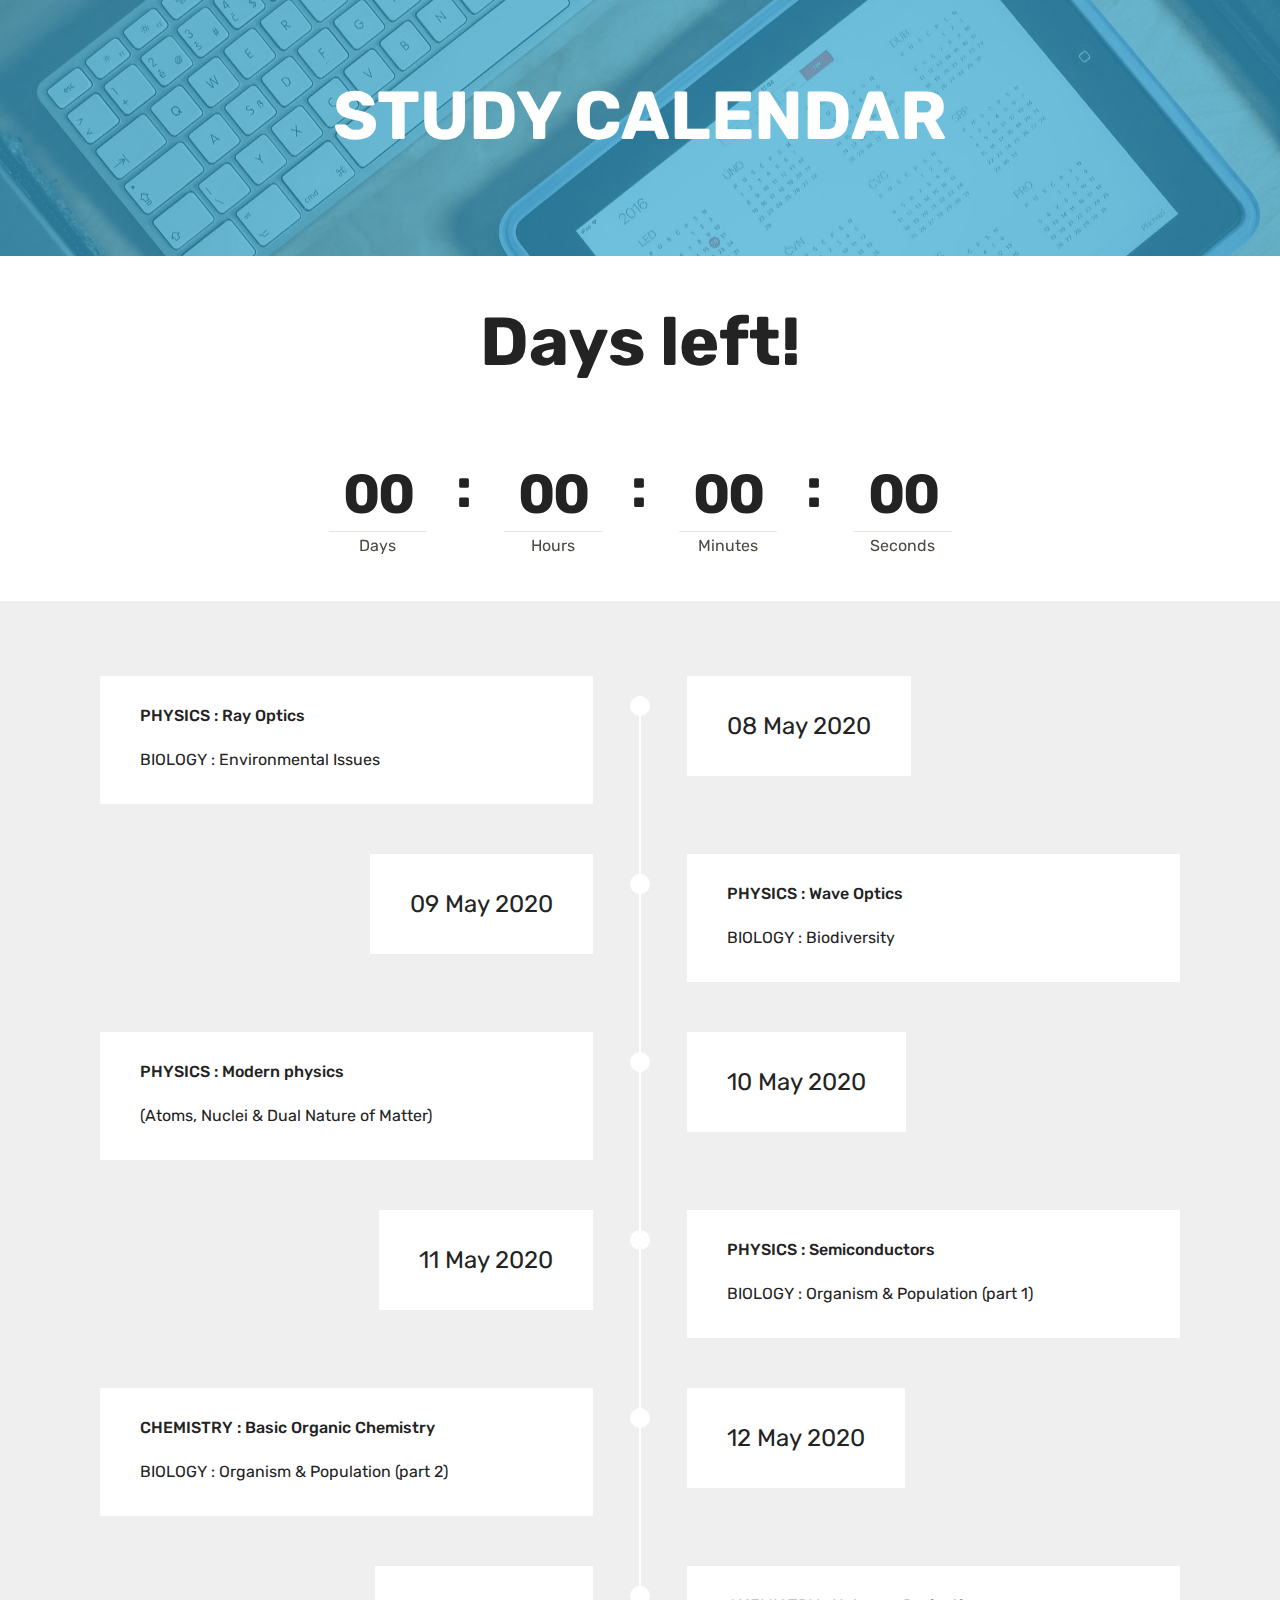
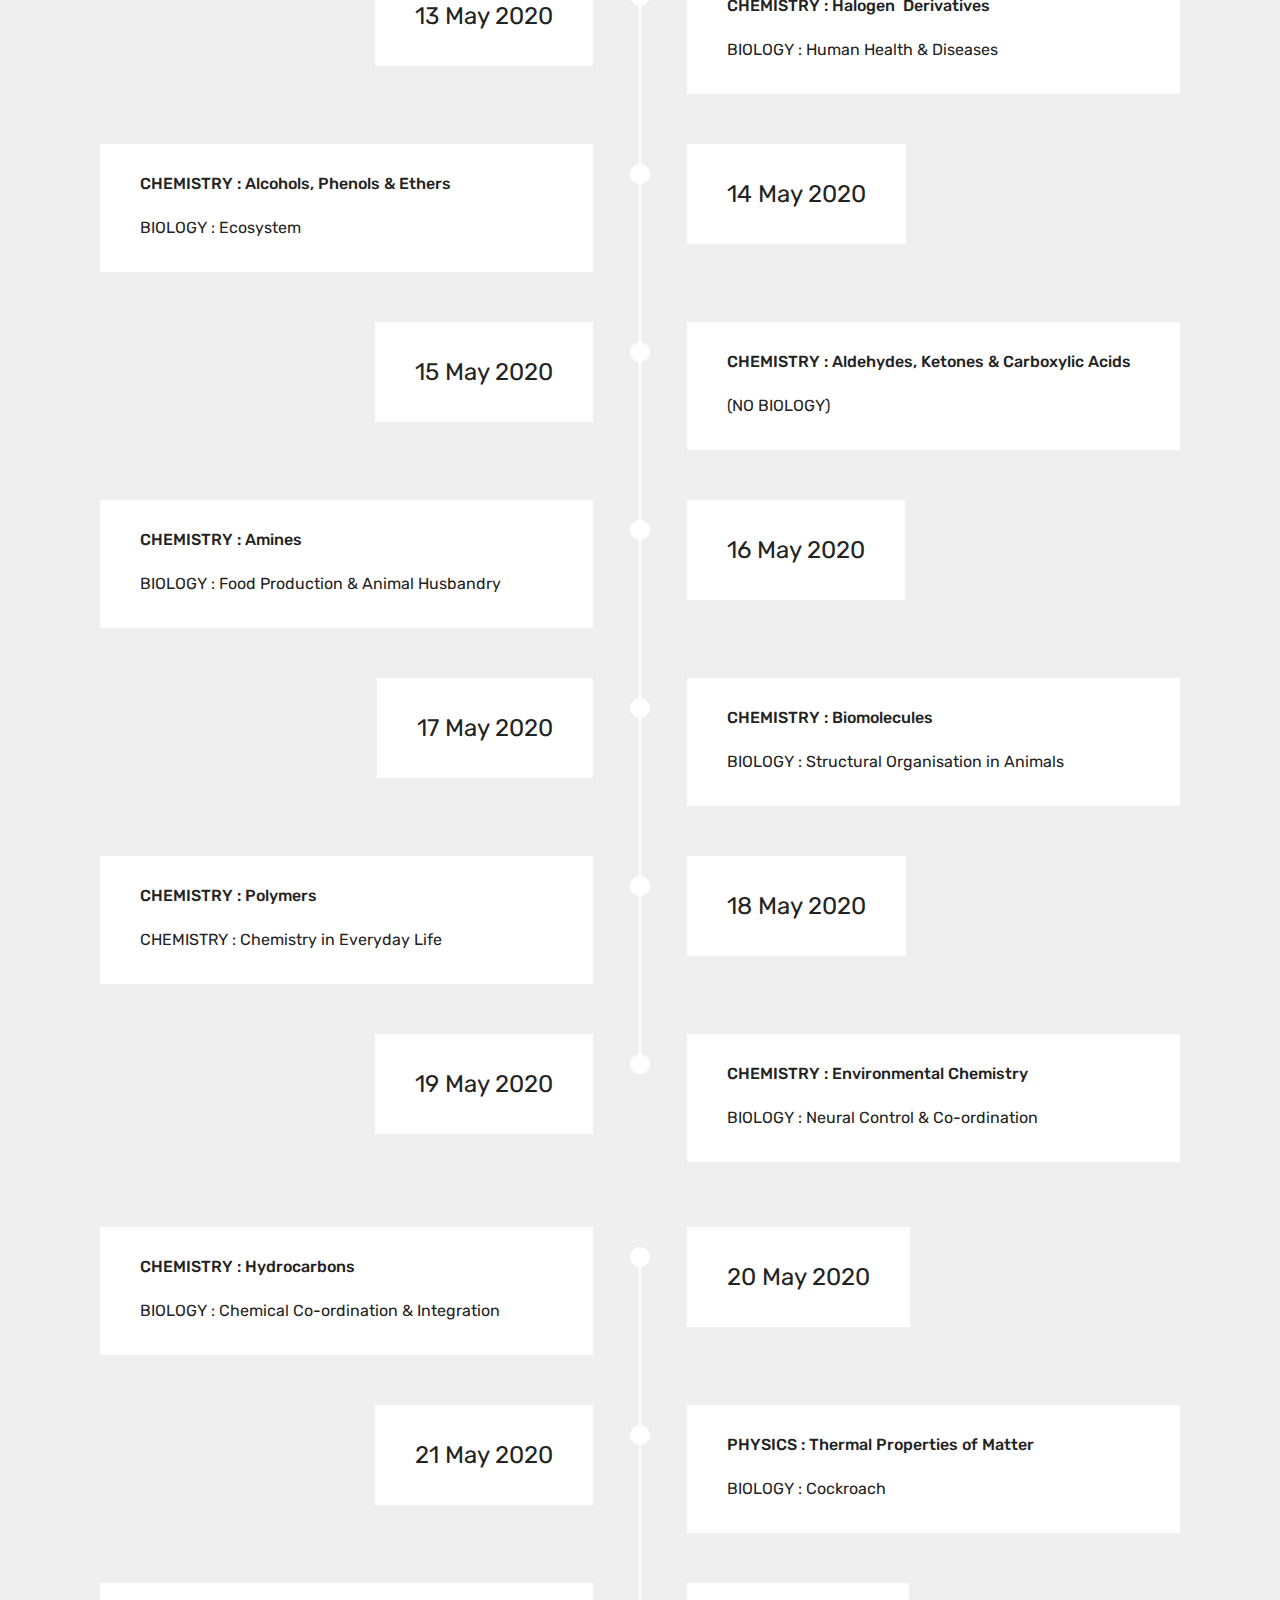
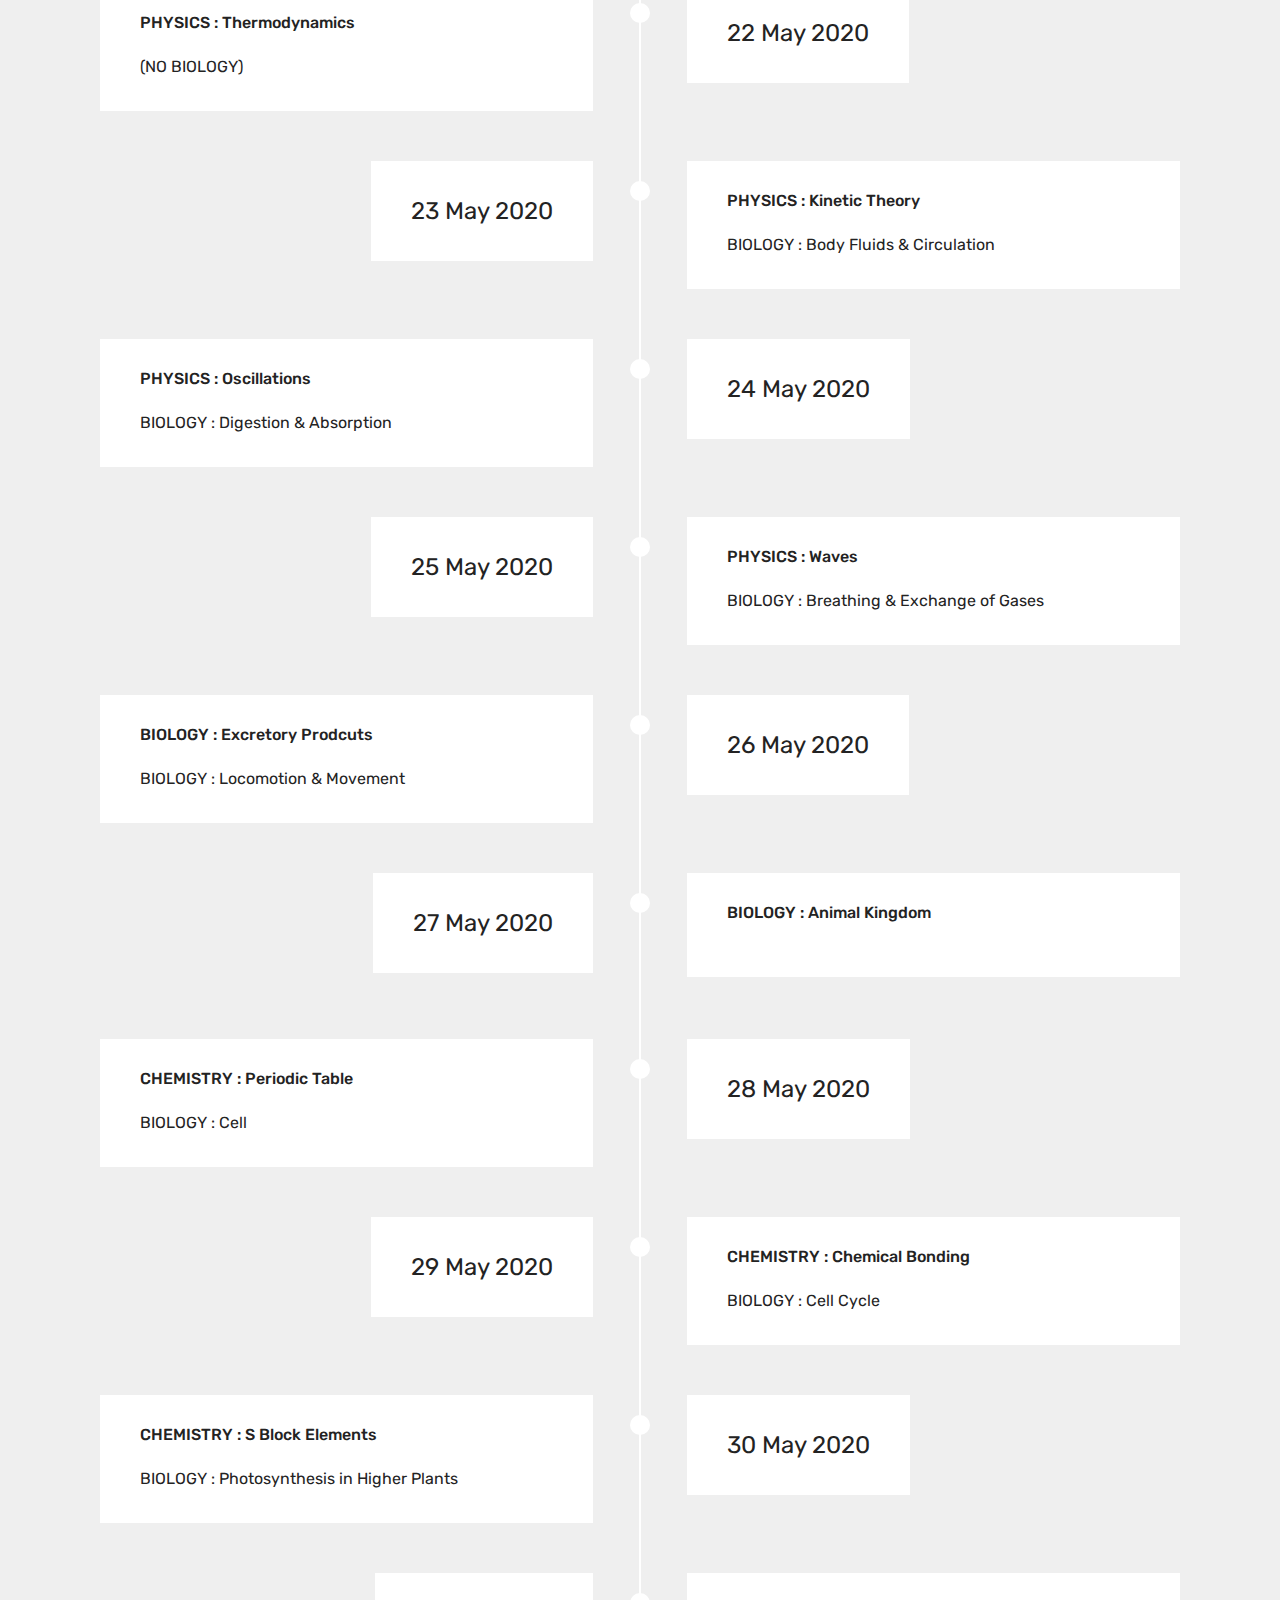
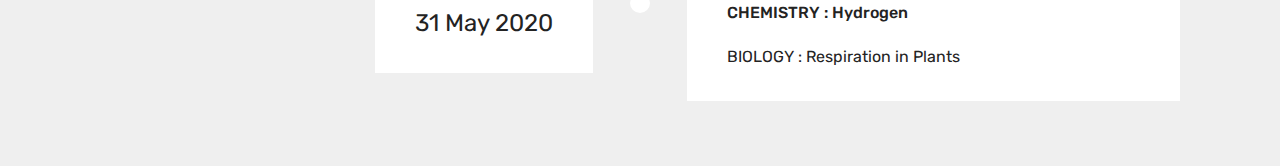
==== index.html @ d0232831 "create github pages" ====
<!DOCTYPE html>
<html  >
<head>
  <!-- Site made with Mobirise Website Builder v4.12.3, https://mobirise.com -->
  <meta charset="UTF-8">
  <meta http-equiv="X-UA-Compatible" content="IE=edge">
  <meta name="generator" content="Mobirise v4.12.3, mobirise.com">
  <meta name="viewport" content="width=device-width, initial-scale=1, minimum-scale=1">
  <link rel="shortcut icon" href="assets/images/logo4.png" type="image/x-icon">
  <meta name="description" content="">
  
  
  <title>Home</title>
  <link rel="stylesheet" href="assets/web/assets/mobirise-icons/mobirise-icons.css">
  <link rel="stylesheet" href="assets/bootstrap/css/bootstrap.min.css">
  <link rel="stylesheet" href="assets/bootstrap/css/bootstrap-grid.min.css">
  <link rel="stylesheet" href="assets/bootstrap/css/bootstrap-reboot.min.css">
  <link rel="stylesheet" href="assets/tether/tether.min.css">
  <link rel="stylesheet" href="assets/theme/css/style.css">
  <link rel="preload" as="style" href="assets/mobirise/css/mbr-additional.css"><link rel="stylesheet" href="assets/mobirise/css/mbr-additional.css" type="text/css">
  
  
  
</head>
<body>
  <section class="header1 cid-rYsV5Lfooy mbr-parallax-background" id="header1-a">

    

    <div class="mbr-overlay" style="opacity: 0.6; background-color: rgb(20, 157, 204);">
    </div>

    <div class="container">
        <div class="row justify-content-md-center">
            <div class="mbr-white col-md-10">
                <h1 class="mbr-section-title align-center mbr-bold pb-3 mbr-fonts-style display-1">
                    STUDY CALENDAR</h1>
                
                
                
            </div>
        </div>
    </div>

</section>

<section class="engine"><a href="https://mobirise.info/n">simple web templates</a></section><section class="countdown1 cid-rYpwsep37k" id="countdown1-2">
    
    
    
    <div class="container ">
        <h2 class="mbr-section-title pb-3 align-center mbr-fonts-style display-1"><strong>
            Days left!</strong></h2>
        
        
    </div>
    <div class="container countdown-cont align-center">
        <div class="daysCountdown col-xs-3 col-sm-3 col-md-3" title="Days"></div>
        <div class="hoursCountdown col-xs-3 col-sm-3 col-md-3" title="Hours"></div> 
        <div class="minutesCountdown col-xs-3 col-sm-3 col-md-3" title="Minutes"></div> 
        <div class="secondsCountdown col-xs-3 col-sm-3 col-md-3" title="Seconds"></div>
        <div class="countdown pt-5 mt-2" data-due-date="2020/06/27"> 
        </div>
    </div>
</section>

<section class="timeline1 cid-rYq1LC6jjS" id="timeline1-8">

    

    

    <div class="container align-center">
        
        

        <div class="container timelines-container" mbri-timelines="">
            <!--1-->
            <div class="row timeline-element reverse separline">
                 <div class="timeline-date-panel col-xs-12 col-md-6  align-left">         
                    <div class="time-line-date-content">
                        <p class="mbr-timeline-date mbr-fonts-style display-5">
                            08 May 2020</p>
                    </div>
                </div>
           <span class="iconBackground"></span>
            <div class="col-xs-12 col-md-6 align-right">
                <div class="timeline-text-content">
                    <h4 class="mbr-timeline-title pb-3 mbr-fonts-style display-7">PHYSICS : Ray Optics</h4>
                    <p class="mbr-timeline-text mbr-fonts-style display-7">
                        BIOLOGY : Environmental Issues</p>
                 </div>
            </div>
            </div>
            <!--2-->
            <div class="row timeline-element  separline">
                <div class="timeline-date-panel col-xs-12 col-md-6 align-right">
                    <div class="time-line-date-content">
                        <p class="mbr-timeline-date mbr-fonts-style display-5">
                            09 May 2020   </p>
                    </div>
                </div>
                <span class="iconBackground"></span>
                <div class="col-xs-12 col-md-6 align-left ">
                    <div class="timeline-text-content">
                        <h4 class="mbr-timeline-title pb-3 mbr-fonts-style display-7">PHYSICS : Wave Optics</h4>
                        <p class="mbr-timeline-text mbr-fonts-style display-7">
                            BIOLOGY : Biodiversity</p>
                    </div>
                </div>
            </div>
            <!--3-->
            <div class="row timeline-element reverse separline">
                <div class="timeline-date-panel col-xs-12 col-md-6  align-left">
                    <div class="time-line-date-content">
                        <p class="mbr-timeline-date mbr-fonts-style display-5">10 May 2020   </p>
                    </div>
                </div>
                <span class="iconBackground"></span>
                <div class="col-xs-12 col-md-6 align-right">
                    <div class="timeline-text-content">
                        <h4 class="mbr-timeline-title pb-3 mbr-fonts-style display-7">PHYSICS : Modern physics</h4>      
                        <p class="mbr-timeline-text mbr-fonts-style display-7">(Atoms, Nuclei &amp; Dual Nature of Matter)</p>
                    </div>
                </div>
            </div>
            <!--4-->
            <div class="row timeline-element  separline">
                <div class="timeline-date-panel col-xs-12 col-md-6 align-right">
                    <div class="time-line-date-content">
                        <p class="mbr-timeline-date mbr-fonts-style display-5">11 May 2020   </p>
                    </div>
                </div>
                <span class="iconBackground"></span>
                <div class="col-xs-12 col-md-6 align-left ">
                    <div class="timeline-text-content">
                        <h4 class="mbr-timeline-title pb-3 mbr-fonts-style display-7">PHYSICS : Semiconductors</h4>
                        <p class="mbr-timeline-text mbr-fonts-style display-7">
                            BIOLOGY : Organism &amp; Population (part 1)</p>
                    </div>
                </div>
            </div>
            <!--5-->
            <div class="row timeline-element reverse separline">
                <div class="timeline-date-panel col-xs-12 col-md-6  align-left">
                    <div class="time-line-date-content">
                        <p class="mbr-timeline-date mbr-fonts-style display-5">12 May 2020   </p>
                    </div>
                </div>
                <span class="iconBackground"></span>
                <div class="col-xs-12 col-md-6 align-right">
                    <div class="timeline-text-content">
                        <h4 class="mbr-timeline-title pb-3 mbr-fonts-style display-7">CHEMISTRY : Basic Organic Chemistry</h4>
                        <p class="mbr-timeline-text mbr-fonts-style display-7">
                            BIOLOGY : Organism &amp; Population (part 2)
                        </p>
                    </div>
                </div>
            </div>
            <!--6-->
            <div class="row timeline-element separline">
                <div class="timeline-date-panel col-xs-12 col-md-6 align-right">
                    <div class="time-line-date-content">
                       <p class="mbr-timeline-date mbr-fonts-style display-5">13 May 2020   </p>
                    </div>
                </div>
                <span class="iconBackground"></span>
                <div class="col-xs-12 col-md-6 align-left ">
                    <div class="timeline-text-content">
                        <h4 class="mbr-timeline-title pb-3 mbr-fonts-style display-7">CHEMISTRY : Halogen &nbsp;Derivatives</h4>
                        <p class="mbr-timeline-text mbr-fonts-style display-7">
                            BIOLOGY : Human Health &amp; Diseases</p>
                    </div>
                </div>
            </div>
            <!--7-->
            <div class="row timeline-element reverse separline">
                <div class="timeline-date-panel col-xs-12 col-md-6  align-left">
                    <div class="time-line-date-content">
                        <p class="mbr-timeline-date mbr-fonts-style display-5">14 May 2020   </p>
                    </div>
                </div>
                <span class="iconBackground"></span>
                <div class="col-xs-12 col-md-6 align-right">
                    <div class="timeline-text-content">
                        <h4 class="mbr-timeline-title pb-3 mbr-fonts-style display-7">CHEMISTRY : Alcohols, Phenols &amp; Ethers</h4>
                        <p class="mbr-timeline-text mbr-fonts-style display-7">BIOLOGY : Ecosystem</p>
                    </div>
                </div>
            </div>
            <!--8-->
            <div class="row timeline-element separline">
                <div class="timeline-date-panel col-xs-12 col-md-6 align-right">
                    <div class="time-line-date-content">
                        <p class="mbr-timeline-date mbr-fonts-style display-5">15 May 2020   </p>
                    </div>
                </div>
                <span class="iconBackground"></span>
                <div class="col-xs-12 col-md-6 align-left ">
                    <div class="timeline-text-content">
                        <h4 class="mbr-timeline-title pb-3 mbr-fonts-style display-7">CHEMISTRY : Aldehydes, Ketones &amp; Carboxylic Acids</h4>
                        <p class="mbr-timeline-text mbr-fonts-style display-7">(NO BIOLOGY)</p>
                    </div>
                </div>
            </div>
            <!--9-->
            <div class="row timeline-element reverse separline">
                <div class="timeline-date-panel col-xs-12 col-md-6  align-left">
                    <div class="time-line-date-content">
                        <p class="mbr-timeline-date mbr-fonts-style display-5">16 May 2020   </p>
                    </div>
                </div>
                <span class="iconBackground"></span>
                <div class="col-xs-12 col-md-6 align-right">
                    <div class="timeline-text-content">
                        <h4 class="mbr-timeline-title pb-3 mbr-fonts-style display-7">CHEMISTRY : Amines</h4>

                        <p class="mbr-timeline-text mbr-fonts-style display-7">
                            BIOLOGY : Food Production &amp; Animal Husbandry</p>
                    </div>
                </div>
            </div>
            <!--10-->
            <div class="row timeline-element separline">
                <div class="timeline-date-panel col-xs-12 col-md-6 align-right">
                    <div class="time-line-date-content">
                       <p class="mbr-timeline-date mbr-fonts-style display-5">17 May 2020   </p>
                    </div>
                </div>
                <span class="iconBackground"></span>
                <div class="col-xs-12 col-md-6 align-left ">
                    <div class="timeline-text-content">
                        <h4 class="mbr-timeline-title pb-3 mbr-fonts-style display-7">CHEMISTRY : Biomolecules</h4> 
                        <p class="mbr-timeline-text mbr-fonts-style display-7">
                            BIOLOGY : Structural Organisation in Animals</p>
                    </div>
                </div>
            </div>
            <!--11-->
            <div class="row timeline-element reverse separline">
                <div class="timeline-date-panel col-xs-12 col-md-6  align-left">
                    <div class="time-line-date-content">
                       <p class="mbr-timeline-date mbr-fonts-style display-5">18 May 2020   
                        </p>
                    </div>
                </div>
                <span class="iconBackground"></span>
                <div class="col-xs-12 col-md-6 align-right">
                    <div class="timeline-text-content">
                        <h4 class="mbr-timeline-title pb-3 mbr-fonts-style display-7">CHEMISTRY : Polymers<br></h4>
                        <p class="mbr-timeline-text mbr-fonts-style display-7">CHEMISTRY : Chemistry in Everyday Life</p>
                    </div>
                </div>
            </div>
            <!--12-->
            <div class="row timeline-element">
                <div class="timeline-date-panel col-xs-12 col-md-6 align-right">
                    <div class="time-line-date-content">
                        <p class="mbr-timeline-date mbr-fonts-style display-5">19 May 2020   </p>
                    </div>
                </div>
                <span class="iconBackground"></span>
                <div class="col-xs-12 col-md-6 align-left ">
                    <div class="timeline-text-content">
                        <h4 class="mbr-timeline-title pb-3 mbr-fonts-style display-7">CHEMISTRY : Environmental Chemistry</h4>
                        <p class="mbr-timeline-text mbr-fonts-style display-7">
                            BIOLOGY : Neural Control &amp; Co-ordination</p>
                    </div>
                </div>
            </div>
        </div>
    </div>
</section>

<section class="timeline1 cid-rYq3fp7ttz" id="timeline1-9">

    

    

    <div class="container align-center">
        
        

        <div class="container timelines-container" mbri-timelines="">
            <!--1-->
            <div class="row timeline-element reverse separline">
                 <div class="timeline-date-panel col-xs-12 col-md-6  align-left">         
                    <div class="time-line-date-content">
                        <p class="mbr-timeline-date mbr-fonts-style display-5">20 May 2020</p>
                    </div>
                </div>
           <span class="iconBackground"></span>
            <div class="col-xs-12 col-md-6 align-right">
                <div class="timeline-text-content">
                    <h4 class="mbr-timeline-title pb-3 mbr-fonts-style display-7">CHEMISTRY : Hydrocarbons</h4>
                    <p class="mbr-timeline-text mbr-fonts-style display-7">
                        BIOLOGY : Chemical Co-ordination &amp; Integration</p>
                 </div>
            </div>
            </div>
            <!--2-->
            <div class="row timeline-element  separline">
                <div class="timeline-date-panel col-xs-12 col-md-6 align-right">
                    <div class="time-line-date-content">
                        <p class="mbr-timeline-date mbr-fonts-style display-5">21 May 2020   </p>
                    </div>
                </div>
                <span class="iconBackground"></span>
                <div class="col-xs-12 col-md-6 align-left ">
                    <div class="timeline-text-content">
                        <h4 class="mbr-timeline-title pb-3 mbr-fonts-style display-7">PHYSICS : Thermal Properties of Matter</h4>
                        <p class="mbr-timeline-text mbr-fonts-style display-7">
                            BIOLOGY :&nbsp;Cockroach </p>
                    </div>
                </div>
            </div>
            <!--3-->
            <div class="row timeline-element reverse separline">
                <div class="timeline-date-panel col-xs-12 col-md-6  align-left">
                    <div class="time-line-date-content">
                        <p class="mbr-timeline-date mbr-fonts-style display-5">22 May 2020   </p>
                    </div>
                </div>
                <span class="iconBackground"></span>
                <div class="col-xs-12 col-md-6 align-right">
                    <div class="timeline-text-content">
                        <h4 class="mbr-timeline-title pb-3 mbr-fonts-style display-7">PHYSICS : Thermodynamics</h4>      
                        <p class="mbr-timeline-text mbr-fonts-style display-7">
                            (NO BIOLOGY)</p>
                    </div>
                </div>
            </div>
            <!--4-->
            <div class="row timeline-element  separline">
                <div class="timeline-date-panel col-xs-12 col-md-6 align-right">
                    <div class="time-line-date-content">
                        <p class="mbr-timeline-date mbr-fonts-style display-5">23 May 2020   </p>
                    </div>
                </div>
                <span class="iconBackground"></span>
                <div class="col-xs-12 col-md-6 align-left ">
                    <div class="timeline-text-content">
                        <h4 class="mbr-timeline-title pb-3 mbr-fonts-style display-7">PHYSICS : Kinetic Theory</h4>
                        <p class="mbr-timeline-text mbr-fonts-style display-7">
                            BIOLOGY : Body Fluids &amp; Circulation</p>
                    </div>
                </div>
            </div>
            <!--5-->
            <div class="row timeline-element reverse separline">
                <div class="timeline-date-panel col-xs-12 col-md-6  align-left">
                    <div class="time-line-date-content">
                        <p class="mbr-timeline-date mbr-fonts-style display-5">24 May 2020   </p>
                    </div>
                </div>
                <span class="iconBackground"></span>
                <div class="col-xs-12 col-md-6 align-right">
                    <div class="timeline-text-content">
                        <h4 class="mbr-timeline-title pb-3 mbr-fonts-style display-7">PHYSICS : Oscillations</h4>
                        <p class="mbr-timeline-text mbr-fonts-style display-7">
                            BIOLOGY : Digestion &amp; Absorption
                        </p>
                    </div>
                </div>
            </div>
            <!--6-->
            <div class="row timeline-element separline">
                <div class="timeline-date-panel col-xs-12 col-md-6 align-right">
                    <div class="time-line-date-content">
                       <p class="mbr-timeline-date mbr-fonts-style display-5">25 May 2020   </p>
                    </div>
                </div>
                <span class="iconBackground"></span>
                <div class="col-xs-12 col-md-6 align-left ">
                    <div class="timeline-text-content">
                        <h4 class="mbr-timeline-title pb-3 mbr-fonts-style display-7">PHYSICS : Waves</h4>
                        <p class="mbr-timeline-text mbr-fonts-style display-7">
                            BIOLOGY : Breathing &amp; Exchange of Gases
                        </p>
                    </div>
                </div>
            </div>
            <!--7-->
            <div class="row timeline-element reverse separline">
                <div class="timeline-date-panel col-xs-12 col-md-6  align-left">
                    <div class="time-line-date-content">
                        <p class="mbr-timeline-date mbr-fonts-style display-5">26 May 2020   </p>
                    </div>
                </div>
                <span class="iconBackground"></span>
                <div class="col-xs-12 col-md-6 align-right">
                    <div class="timeline-text-content">
                        <h4 class="mbr-timeline-title pb-3 mbr-fonts-style display-7">BIOLOGY : Excretory Prodcuts</h4>
                        <p class="mbr-timeline-text mbr-fonts-style display-7">
                            BIOLOGY : Locomotion &amp; Movement</p>
                    </div>
                </div>
            </div>
            <!--8-->
            <div class="row timeline-element separline">
                <div class="timeline-date-panel col-xs-12 col-md-6 align-right">
                    <div class="time-line-date-content">
                        <p class="mbr-timeline-date mbr-fonts-style display-5">27 May 2020   </p>
                    </div>
                </div>
                <span class="iconBackground"></span>
                <div class="col-xs-12 col-md-6 align-left ">
                    <div class="timeline-text-content">
                        <h4 class="mbr-timeline-title pb-3 mbr-fonts-style display-7">BIOLOGY : Animal Kingdom</h4>
                        <p class="mbr-timeline-text mbr-fonts-style display-7"></p>
                    </div>
                </div>
            </div>
            <!--9-->
            <div class="row timeline-element reverse separline">
                <div class="timeline-date-panel col-xs-12 col-md-6  align-left">
                    <div class="time-line-date-content">
                        <p class="mbr-timeline-date mbr-fonts-style display-5">28 May 2020   </p>
                    </div>
                </div>
                <span class="iconBackground"></span>
                <div class="col-xs-12 col-md-6 align-right">
                    <div class="timeline-text-content">
                        <h4 class="mbr-timeline-title pb-3 mbr-fonts-style display-7">CHEMISTRY : Periodic Table</h4>

                        <p class="mbr-timeline-text mbr-fonts-style display-7">
                            BIOLOGY : Cell</p>
                    </div>
                </div>
            </div>
            <!--10-->
            <div class="row timeline-element separline">
                <div class="timeline-date-panel col-xs-12 col-md-6 align-right">
                    <div class="time-line-date-content">
                       <p class="mbr-timeline-date mbr-fonts-style display-5">29 May 2020   </p>
                    </div>
                </div>
                <span class="iconBackground"></span>
                <div class="col-xs-12 col-md-6 align-left ">
                    <div class="timeline-text-content">
                        <h4 class="mbr-timeline-title pb-3 mbr-fonts-style display-7">CHEMISTRY : Chemical Bonding</h4> 
                        <p class="mbr-timeline-text mbr-fonts-style display-7">
                            BIOLOGY : Cell Cycle</p>
                    </div>
                </div>
            </div>
            <!--11-->
            <div class="row timeline-element reverse separline">
                <div class="timeline-date-panel col-xs-12 col-md-6  align-left">
                    <div class="time-line-date-content">
                       <p class="mbr-timeline-date mbr-fonts-style display-5">30 May 2020   
                        </p>
                    </div>
                </div>
                <span class="iconBackground"></span>
                <div class="col-xs-12 col-md-6 align-right">
                    <div class="timeline-text-content">
                        <h4 class="mbr-timeline-title pb-3 mbr-fonts-style display-7">CHEMISTRY : S Block Elements</h4>
                        <p class="mbr-timeline-text mbr-fonts-style display-7">
                            BIOLOGY : Photosynthesis in Higher Plants</p>
                    </div>
                </div>
            </div>
            <!--12-->
            <div class="row timeline-element">
                <div class="timeline-date-panel col-xs-12 col-md-6 align-right">
                    <div class="time-line-date-content">
                        <p class="mbr-timeline-date mbr-fonts-style display-5">31 May 2020   </p>
                    </div>
                </div>
                <span class="iconBackground"></span>
                <div class="col-xs-12 col-md-6 align-left ">
                    <div class="timeline-text-content">
                        <h4 class="mbr-timeline-title pb-3 mbr-fonts-style display-7">CHEMISTRY : Hydrogen</h4>
                        <p class="mbr-timeline-text mbr-fonts-style display-7">
                            BIOLOGY : Respiration in Plants</p>
                    </div>
                </div>
            </div>
        </div>
    </div>
</section>


  <script src="assets/web/assets/jquery/jquery.min.js"></script>
  <script src="assets/popper/popper.min.js"></script>
  <script src="assets/bootstrap/js/bootstrap.min.js"></script>
  <script src="assets/tether/tether.min.js"></script>
  <script src="assets/smoothscroll/smooth-scroll.js"></script>
  <script src="assets/parallax/jarallax.min.js"></script>
  <script src="assets/countdown/jquery.countdown.min.js"></script>
  <script src="assets/theme/js/script.js"></script>
  
  
</body>
</html>
---- assets/web/assets/mobirise-icons/mobirise-icons.css ----
@font-face {
  font-family: 'MobiriseIcons';
  src:  url('mobirise-icons.eot?spat4u');
  src:  url('mobirise-icons.eot?spat4u#iefix') format('embedded-opentype'),
    url('mobirise-icons.ttf?spat4u') format('truetype'),
    url('mobirise-icons.woff?spat4u') format('woff'),
    url('mobirise-icons.svg?spat4u#MobiriseIcons') format('svg');
  font-weight: normal;
  font-style: normal;
  font-display: swap;
}

[class^="mbri-"], [class*=" mbri-"] {
  /* use !important to prevent issues with browser extensions that change fonts */
  font-family: MobiriseIcons !important;
  speak: none;
  font-style: normal;
  font-weight: normal;
  font-variant: normal;
  text-transform: none;
  line-height: 1;

  /* Better Font Rendering =========== */
  -webkit-font-smoothing: antialiased;
  -moz-osx-font-smoothing: grayscale;
}

.mbri-add-submenu:before {
  content: "\e900";
}
.mbri-alert:before {
  content: "\e901";
}
.mbri-align-center:before {
  content: "\e902";
}
.mbri-align-justify:before {
  content: "\e903";
}
.mbri-align-left:before {
  content: "\e904";
}
.mbri-align-right:before {
  content: "\e905";
}
.mbri-android:before {
  content: "\e906";
}
.mbri-apple:before {
  content: "\e907";
}
.mbri-arrow-down:before {
  content: "\e908";
}
.mbri-arrow-next:before {
  content: "\e909";
}
.mbri-arrow-prev:before {
  content: "\e90a";
}
.mbri-arrow-up:before {
  content: "\e90b";
}
.mbri-bold:before {
  content: "\e90c";
}
.mbri-bookmark:before {
  content: "\e90d";
}
.mbri-bootstrap:before {
  content: "\e90e";
}
.mbri-briefcase:before {
  content: "\e90f";
}
.mbri-browse:before {
  content: "\e910";
}
.mbri-bulleted-list:before {
  content: "\e911";
}
.mbri-calendar:before {
  content: "\e912";
}
.mbri-camera:before {
  content: "\e913";
}
.mbri-cart-add:before {
  content: "\e914";
}
.mbri-cart-full:before {
  content: "\e915";
}
.mbri-cash:before {
  content: "\e916";
}
.mbri-change-style:before {
  content: "\e917";
}
.mbri-chat:before {
  content: "\e918";
}
.mbri-clock:before {
  content: "\e919";
}
.mbri-close:before {
  content: "\e91a";
}
.mbri-cloud:before {
  content: "\e91b";
}
.mbri-code:before {
  content: "\e91c";
}
.mbri-contact-form:before {
  content: "\e91d";
}
.mbri-credit-card:before {
  content: "\e91e";
}
.mbri-cursor-click:before {
  content: "\e91f";
}
.mbri-cust-feedback:before {
  content: "\e920";
}
.mbri-database:before {
  content: "\e921";
}
.mbri-delivery:before {
  content: "\e922";
}
.mbri-desktop:before {
  content: "\e923";
}
.mbri-devices:before {
  content: "\e924";
}
.mbri-down:before {
  content: "\e925";
}
.mbri-download:before {
  content: "\e989";
}
.mbri-drag-n-drop:before {
  content: "\e927";
}
.mbri-drag-n-drop2:before {
  content: "\e928";
}
.mbri-edit:before {
  content: "\e929";
}
.mbri-edit2:before {
  content: "\e92a";
}
.mbri-error:before {
  content: "\e92b";
}
.mbri-extension:before {
  content: "\e92c";
}
.mbri-features:before {
  content: "\e92d";
}
.mbri-file:before {
  content: "\e92e";
}
.mbri-flag:before {
  content: "\e92f";
}
.mbri-folder:before {
  content: "\e930";
}
.mbri-gift:before {
  content: "\e931";
}
.mbri-github:before {
  content: "\e932";
}
.mbri-globe:before {
  content: "\e933";
}
.mbri-globe-2:before {
  content: "\e934";
}
.mbri-growing-chart:before {
  content: "\e935";
}
.mbri-hearth:before {
  content: "\e936";
}
.mbri-help:before {
  content: "\e937";
}
.mbri-home:before {
  content: "\e938";
}
.mbri-hot-cup:before {
  content: "\e939";
}
.mbri-idea:before {
  content: "\e93a";
}
.mbri-image-gallery:before {
  content: "\e93b";
}
.mbri-image-slider:before {
  content: "\e93c";
}
.mbri-info:before {
  content: "\e93d";
}
.mbri-italic:before {
  content: "\e93e";
}
.mbri-key:before {
  content: "\e93f";
}
.mbri-laptop:before {
  content: "\e940";
}
.mbri-layers:before {
  content: "\e941";
}
.mbri-left-right:before {
  content: "\e942";
}
.mbri-left:before {
  content: "\e943";
}
.mbri-letter:before {
  content: "\e944";
}
.mbri-like:before {
  content: "\e945";
}
.mbri-link:before {
  content: "\e946";
}
.mbri-lock:before {
  content: "\e947";
}
.mbri-login:before {
  content: "\e948";
}
.mbri-logout:before {
  content: "\e949";
}
.mbri-magic-stick:before {
  content: "\e94a";
}
.mbri-map-pin:before {
  content: "\e94b";
}
.mbri-menu:before {
  content: "\e94c";
}
.mbri-mobile:before {
  content: "\e94d";
}
.mbri-mobile2:before {
  content: "\e94e";
}
.mbri-mobirise:before {
  content: "\e94f";
}
.mbri-more-horizontal:before {
  content: "\e950";
}
.mbri-more-vertical:before {
  content: "\e951";
}
.mbri-music:before {
  content: "\e952";
}
.mbri-new-file:before {
  content: "\e953";
}
.mbri-numbered-list:before {
  content: "\e954";
}
.mbri-opened-folder:before {
  content: "\e955";
}
.mbri-pages:before {
  content: "\e956";
}
.mbri-paper-plane:before {
  content: "\e957";
}
.mbri-paperclip:before {
  content: "\e958";
}
.mbri-photo:before {
  content: "\e959";
}
.mbri-photos:before {
  content: "\e95a";
}
.mbri-pin:before {
  content: "\e95b";
}
.mbri-play:before {
  content: "\e95c";
}
.mbri-plus:before {
  content: "\e95d";
}
.mbri-preview:before {
  content: "\e95e";
}
.mbri-print:before {
  content: "\e95f";
}
.mbri-protect:before {
  content: "\e960";
}
.mbri-question:before {
  content: "\e961";
}
.mbri-quote-left:before {
  content: "\e962";
}
.mbri-quote-right:before {
  content: "\e963";
}
.mbri-refresh:before {
  content: "\e964";
}
.mbri-responsive:before {
  content: "\e965";
}
.mbri-right:before {
  content: "\e966";
}
.mbri-rocket:before {
  content: "\e967";
}
.mbri-sad-face:before {
  content: "\e968";
}
.mbri-sale:before {
  content: "\e969";
}
.mbri-save:before {
  content: "\e96a";
}
.mbri-search:before {
  content: "\e96b";
}
.mbri-setting:before {
  content: "\e96c";
}
.mbri-setting2:before {
  content: "\e96d";
}
.mbri-setting3:before {
  content: "\e96e";
}
.mbri-share:before {
  content: "\e96f";
}
.mbri-shopping-bag:before {
  content: "\e970";
}
.mbri-shopping-basket:before {
  content: "\e971";
}
.mbri-shopping-cart:before {
  content: "\e972";
}
.mbri-sites:before {
  content: "\e973";
}
.mbri-smile-face:before {
  content: "\e974";
}
.mbri-speed:before {
  content: "\e975";
}
.mbri-star:before {
  content: "\e976";
}
.mbri-success:before {
  content: "\e977";
}
.mbri-sun:before {
  content: "\e978";
}
.mbri-sun2:before {
  content: "\e979";
}
.mbri-tablet:before {
  content: "\e97a";
}
.mbri-tablet-vertical:before {
  content: "\e97b";
}
.mbri-target:before {
  content: "\e97c";
}
.mbri-timer:before {
  content: "\e97d";
}
.mbri-to-ftp:before {
  content: "\e97e";
}
.mbri-to-local-drive:before {
  content: "\e97f";
}
.mbri-touch-swipe:before {
  content: "\e980";
}
.mbri-touch:before {
  content: "\e981";
}
.mbri-trash:before {
  content: "\e982";
}
.mbri-underline:before {
  content: "\e983";
}
.mbri-unlink:before {
  content: "\e984";
}
.mbri-unlock:before {
  content: "\e985";
}
.mbri-up-down:before {
  content: "\e986";
}
.mbri-up:before {
  content: "\e987";
}
.mbri-update:before {
  content: "\e988";
}
.mbri-upload:before {
 content: "\e926"; 
}
.mbri-user:before {
  content: "\e98a";
}
.mbri-user2:before {
  content: "\e98b";
}
.mbri-users:before {
  content: "\e98c";
}
.mbri-video:before {
  content: "\e98d";
}
.mbri-video-play:before {
  content: "\e98e";
}
.mbri-watch:before {
  content: "\e98f";
}
.mbri-website-theme:before {
  content: "\e990";
}
.mbri-wifi:before {
  content: "\e991";
}
.mbri-windows:before {
  content: "\e992";
}
.mbri-zoom-out:before {
  content: "\e993";
}
.mbri-redo:before {
  content: "\e994";
}
.mbri-undo:before {
  content: "\e995";
}
---- assets/theme/css/style.css ----
@charset "UTF-8";
/*!
 * Mobirise v4 theme (https://mobirise.com/)
 * Copyright 2017 Mobirise
 */
section {
  background-color: #eeeeee;
}

body {
  font-style: normal;
  line-height: 1.5;
}

section,
.container,
.container-fluid {
  position: relative;
  word-wrap: break-word;
}

a.mbr-iconfont:hover {
  text-decoration: none;
}

.article .lead p,
.article .lead ul,
.article .lead ol,
.article .lead pre,
.article .lead blockquote {
  margin-bottom: 0;
}

ul,
ol,
pre,
blockquote {
  margin-bottom: 2.3125rem;
}

pre {
  background: #f4f4f4;
  padding: 10px 24px;
  white-space: pre-wrap;
}

.inactive {
  -webkit-user-select: none;
  -moz-user-select: none;
  -ms-user-select: none;
  user-select: none;
  pointer-events: none;
  -webkit-user-drag: none;
  user-drag: none;
}

.mbr-section__comments .row {
  justify-content: center;
  -webkit-justify-content: center;
}

a {
  font-style: normal;
  font-weight: 400;
  cursor: pointer;
}
a, a:hover {
  text-decoration: none;
}

figure {
  margin-bottom: 0;
}

body {
  color: #232323;
}

h1,
h2,
h3,
h4,
h5,
h6,
.h1,
.h2,
.h3,
.h4,
.h5,
.h6,
.display-1,
.display-2,
.display-3,
.display-4 {
  line-height: 1;
  word-break: break-word;
  word-wrap: break-word;
}

.mbr-section-title {
  font-style: normal;
  line-height: 1.2;
}

.mbr-section-subtitle {
  line-height: 1.3;
}

.mbr-text {
  font-style: normal;
  line-height: 1.6;
}

b,
strong {
  font-weight: bold;
}

blockquote {
  padding: 10px 0 10px 20px;
  position: relative;
  border-left: 2px solid;
  border-color: #ff3366;
}

input:-webkit-autofill, input:-webkit-autofill:hover, input:-webkit-autofill:focus, input:-webkit-autofill:active {
  transition-delay: 9999s;
  transition-property: background-color, color;
}

textarea[type=hidden] {
  display: none;
}

body {
  position: relative;
}

section {
  background-position: 50% 50%;
  background-repeat: no-repeat;
  background-size: cover;
}
section .mbr-background-video,
section .mbr-background-video-preview {
  position: absolute;
  bottom: 0;
  left: 0;
  right: 0;
  top: 0;
}

.hidden {
  visibility: hidden;
}

.mbr-z-index20 {
  z-index: 20;
}

/*! Base colors */
.mbr-white {
  color: #ffffff;
}

.mbr-black {
  color: #000000;
}

.mbr-bg-white {
  background-color: #ffffff;
}

.mbr-bg-black {
  background-color: #000000;
}

/*! Text-aligns */
.align-left {
  text-align: left;
}

.align-center {
  text-align: center;
}

.align-right {
  text-align: right;
}

@media (max-width: 767px) {
  .align-left,
.align-center,
.align-right,
.mbr-section-btn,
.mbr-section-title {
    text-align: center;
  }
}
/*! Font-weight  */
.mbr-light {
  font-weight: 300;
}

.mbr-regular {
  font-weight: 400;
}

.mbr-semibold {
  font-weight: 500;
}

.mbr-bold {
  font-weight: 700;
}

/*! Media  */
.media-size-item {
  -webkit-flex: 1 1 auto;
  -moz-flex: 1 1 auto;
  -ms-flex: 1 1 auto;
  -o-flex: 1 1 auto;
  flex: 1 1 auto;
}

.media-content {
  -webkit-flex-basis: 100%;
  flex-basis: 100%;
}

.media-container-row {
  display: -ms-flexbox;
  display: -webkit-flex;
  display: flex;
  -webkit-flex-direction: row;
  -ms-flex-direction: row;
  flex-direction: row;
  -webkit-flex-wrap: wrap;
  -ms-flex-wrap: wrap;
  flex-wrap: wrap;
  -webkit-justify-content: center;
  -ms-flex-pack: center;
  justify-content: center;
  -webkit-align-content: center;
  -ms-flex-line-pack: center;
  align-content: center;
  -webkit-align-items: start;
  -ms-flex-align: start;
  align-items: start;
}
.media-container-row .media-size-item {
  width: 400px;
}

.media-container-column {
  display: -ms-flexbox;
  display: -webkit-flex;
  display: flex;
  -webkit-flex-direction: column;
  -ms-flex-direction: column;
  flex-direction: column;
  -webkit-flex-wrap: wrap;
  -ms-flex-wrap: wrap;
  flex-wrap: wrap;
  -webkit-justify-content: center;
  -ms-flex-pack: center;
  justify-content: center;
  -webkit-align-content: center;
  -ms-flex-line-pack: center;
  align-content: center;
  -webkit-align-items: stretch;
  -ms-flex-align: stretch;
  align-items: stretch;
}
.media-container-column > * {
  width: 100%;
}

@media (min-width: 992px) {
  .media-container-row {
    -webkit-flex-wrap: nowrap;
    -ms-flex-wrap: nowrap;
    flex-wrap: nowrap;
  }
}
figure {
  overflow: hidden;
}

figure[mbr-media-size] {
  transition: width 0.1s;
}

.mbr-figure img,
.mbr-figure iframe {
  display: block;
  width: 100%;
}

.card {
  background-color: transparent;
  border: none;
}

.card-box {
  width: 100%;
}

.card-img {
  text-align: center;
  flex-shrink: 0;
  -webkit-flex-shrink: 0;
}

.media {
  max-width: 100%;
  margin: 0 auto;
}

.mbr-figure {
  -ms-flex-item-align: center;
  -ms-grid-row-align: center;
  -webkit-align-self: center;
  align-self: center;
}

.media-container > div {
  max-width: 100%;
}

.mbr-figure img,
.card-img img {
  width: 100%;
}

@media (max-width: 991px) {
  .media-size-item {
    width: auto !important;
  }

  .media {
    width: auto;
  }

  .mbr-figure {
    width: 100% !important;
  }
}
/*! Buttons */
.btn {
  font-weight: 500;
  border-width: 2px;
  font-style: normal;
  letter-spacing: 1px;
  margin: 0.4rem 0.8rem;
  white-space: normal;
  -webkit-transition: all 0.3s ease-in-out;
  -moz-transition: all 0.3s ease-in-out;
  transition: all 0.3s ease-in-out;
  display: inline-flex;
  align-items: center;
  justify-content: center;
  word-break: break-word;
  -webkit-align-items: center;
  -webkit-justify-content: center;
  display: -webkit-inline-flex;
}

.btn-sm {
  font-weight: 500;
  letter-spacing: 1px;
  -webkit-transition: all 0.3s ease-in-out;
  -moz-transition: all 0.3s ease-in-out;
  transition: all 0.3s ease-in-out;
}

.btn-md {
  font-weight: 500;
  letter-spacing: 1px;
  margin: 0.4rem 0.8rem !important;
  -webkit-transition: all 0.3s ease-in-out;
  -moz-transition: all 0.3s ease-in-out;
  transition: all 0.3s ease-in-out;
}

.btn-lg {
  font-weight: 500;
  letter-spacing: 1px;
  margin: 0.4rem 0.8rem !important;
  -webkit-transition: all 0.3s ease-in-out;
  -moz-transition: all 0.3s ease-in-out;
  transition: all 0.3s ease-in-out;
}

.mbr-section-btn {
  margin-left: -0.25rem;
  margin-right: -0.25rem;
  font-size: 0;
}

nav .mbr-section-btn {
  margin-left: 0rem;
  margin-right: 0rem;
}

.btn-form {
  border-radius: 0;
}
.btn-form:hover {
  cursor: pointer;
}

/*! Btn icon margin */
.btn .mbr-iconfont,
.btn.btn-sm .mbr-iconfont {
  cursor: pointer;
  margin-right: 0.5rem;
}

.btn.btn-md .mbr-iconfont,
.btn.btn-md .mbr-iconfont {
  margin-right: 0.8rem;
}

.mbr-regular {
  font-weight: 400;
}

.mbr-semibold {
  font-weight: 500;
}

.mbr-bold {
  font-weight: 700;
}

[type=submit] {
  -webkit-appearance: none;
}

/*! Full-screen */
.mbr-fullscreen .mbr-overlay {
  min-height: 100vh;
}

.mbr-fullscreen {
  display: flex;
  display: -webkit-flex;
  display: -moz-flex;
  display: -ms-flex;
  display: -o-flex;
  align-items: center;
  -webkit-align-items: center;
  min-height: 100vh;
  padding-top: 3rem;
  padding-bottom: 3rem;
}

/*! Map */
.map {
  height: 25rem;
  position: relative;
}
.map iframe {
  width: 100%;
  height: 100%;
}

.mbr-overlay {
  background-color: #000;
  bottom: 0;
  left: 0;
  opacity: 0.5;
  position: absolute;
  right: 0;
  top: 0;
  z-index: 0;
  pointer-events: none;
}

/* Form */
blockquote {
  font-style: italic;
  padding: 10px 0 10px 20px;
  font-size: 1.09rem;
  position: relative;
  border-width: 3px;
}

.form-control {
  background-color: #f5f5f5;
  box-shadow: none;
  color: #565656;
  line-height: 1.43;
  min-height: 3.5em;
  padding: 1.07em 0.5em;
}
.form-control, .form-control:focus {
  border: 1px solid #e8e8e8;
}
.form-active .form-control:invalid {
  border-color: red;
}

.form-control-label {
  position: relative;
  cursor: pointer;
  margin-bottom: 0.357em;
  padding: 0;
}

.alert {
  color: #ffffff;
  border-radius: 0;
  border: 0;
  font-size: 0.875rem;
  line-height: 1.5;
  margin-bottom: 1.875rem;
  padding: 1.25rem;
  position: relative;
}
.alert.alert-form::after {
  background-color: inherit;
  bottom: -7px;
  content: "";
  display: block;
  height: 14px;
  left: 50%;
  margin-left: -7px;
  position: absolute;
  transform: rotate(45deg);
  width: 14px;
  -webkit-transform: rotate(45deg);
}

.form-asterisk {
  font-family: initial;
  position: absolute;
  top: -2px;
  font-weight: normal;
}

/*! Scroll to top arrow */
#scrollToTop a i:before {
  content: "";
  position: absolute;
  height: 40%;
  top: 25%;
  background: #fff;
  width: 2px;
  left: calc(50% - 1px);
}
#scrollToTop a i:after {
  content: "";
  position: absolute;
  display: block;
  border-top: 2px solid #fff;
  border-right: 2px solid #fff;
  width: 40%;
  height: 40%;
  left: 30%;
  bottom: 30%;
  transform: rotate(135deg);
  -webkit-transform: rotate(135deg);
}

.mbr-arrow-up {
  bottom: 25px;
  right: 90px;
  position: fixed;
  text-align: right;
  z-index: 5000;
  color: #ffffff;
  font-size: 32px;
  transform: rotate(180deg);
  -webkit-transform: rotate(180deg);
}

.mbr-arrow-up a {
  background: rgba(0, 0, 0, 0.2);
  border-radius: 3px;
  color: #fff;
  display: inline-block;
  height: 60px;
  width: 60px;
  outline-style: none !important;
  position: relative;
  text-decoration: none;
  transition: all 0.3s ease-in-out;
  cursor: pointer;
  text-align: center;
}
.mbr-arrow-up a:hover {
  background-color: rgba(0, 0, 0, 0.4);
}
.mbr-arrow-up a i {
  line-height: 60px;
}

.mbr-arrow-up-icon {
  display: block;
  color: #fff;
}

.mbr-arrow-up-icon::before {
  content: "›";
  display: inline-block;
  font-family: serif;
  font-size: 32px;
  line-height: 1;
  font-style: normal;
  position: relative;
  top: 6px;
  left: -4px;
  -webkit-transform: rotate(-90deg);
  transform: rotate(-90deg);
}

/*! Arrow Down */
.mbr-arrow {
  position: absolute;
  bottom: 45px;
  left: 50%;
  width: 60px;
  height: 60px;
  cursor: pointer;
  background-color: rgba(80, 80, 80, 0.5);
  border-radius: 50%;
  -webkit-transform: translateX(-50%);
  transform: translateX(-50%);
}
.mbr-arrow > a {
  display: inline-block;
  text-decoration: none;
  outline-style: none;
  -webkit-animation: arrowdown 1.7s ease-in-out infinite;
  animation: arrowdown 1.7s ease-in-out infinite;
}
.mbr-arrow > a > i {
  position: absolute;
  top: -2px;
  left: 15px;
  font-size: 2rem;
}

@keyframes arrowdown {
  0% {
    transform: translateY(0px);
    -webkit-transform: translateY(0px);
  }
  50% {
    transform: translateY(-5px);
    -webkit-transform: translateY(-5px);
  }
  100% {
    transform: translateY(0px);
    -webkit-transform: translateY(0px);
  }
}
@-webkit-keyframes arrowdown {
  0% {
    transform: translateY(0px);
    -webkit-transform: translateY(0px);
  }
  50% {
    transform: translateY(-5px);
    -webkit-transform: translateY(-5px);
  }
  100% {
    transform: translateY(0px);
    -webkit-transform: translateY(0px);
  }
}
@media (max-width: 500px) {
  .mbr-arrow-up {
    left: 50%;
    right: auto;
    transform: translateX(-50%) rotate(180deg);
    -webkit-transform: translateX(-50%) rotate(180deg);
  }
}
/*Gradients animation*/
@keyframes gradient-animation {
  from {
    background-position: 0% 100%;
    animation-timing-function: ease-in-out;
  }
  to {
    background-position: 100% 0%;
    animation-timing-function: ease-in-out;
  }
}
@-webkit-keyframes gradient-animation {
  from {
    background-position: 0% 100%;
    animation-timing-function: ease-in-out;
  }
  to {
    background-position: 100% 0%;
    animation-timing-function: ease-in-out;
  }
}
.bg-gradient {
  background-size: 200% 200%;
  animation: gradient-animation 5s infinite alternate;
  -webkit-animation: gradient-animation 5s infinite alternate;
}

.menu .navbar-brand {
  display: -webkit-flex;
}
.menu .navbar-brand span {
  display: flex;
  display: -webkit-flex;
}
.menu .navbar-brand .navbar-caption-wrap {
  display: -webkit-flex;
}
.menu .navbar-brand .navbar-logo img {
  display: -webkit-flex;
}
@media (min-width: 768px) and (max-width: 1023px) {
  .menu .navbar-toggleable-sm .navbar-nav {
    display: -webkit-box;
    display: -webkit-flex;
    display: -ms-flexbox;
  }
}
@media (max-width: 1023px) {
  .menu .navbar-collapse {
    max-height: 93.5vh;
  }
  .menu .navbar-collapse.show {
    overflow: auto;
  }
}
@media (min-width: 1024px) {
  .menu .navbar-nav.nav-dropdown {
    display: -webkit-flex;
  }
  .menu .navbar-toggleable-sm .navbar-collapse {
    display: -webkit-flex !important;
  }
  .menu .collapsed .navbar-collapse {
    max-height: 93.5vh;
  }
  .menu .collapsed .navbar-collapse.show {
    overflow: auto;
  }
}
@media (max-width: 767px) {
  .menu .navbar-collapse {
    max-height: 80vh;
  }
}

/* Others*/
.note-check a[data-value=Rubik] {
  font-style: normal;
}

.mbr-arrow a {
  color: #ffffff;
}

@media (max-width: 767px) {
  .mbr-arrow {
    display: none;
  }
}
.navbar {
  display: -webkit-flex;
  -webkit-flex-wrap: wrap;
  -webkit-align-items: center;
  -webkit-justify-content: space-between;
}

.navbar-collapse {
  -webkit-flex-basis: 100%;
  -webkit-flex-grow: 1;
  -webkit-align-items: center;
}

.nav-dropdown .link {
  padding: 0.667em 1.667em !important;
  margin: 0 !important;
}

.nav {
  display: -webkit-flex;
  -webkit-flex-wrap: wrap;
}

.row {
  display: -webkit-flex;
  -webkit-flex-wrap: wrap;
}

.justify-content-center {
  -webkit-justify-content: center;
}

.form-inline {
  display: -webkit-flex;
  -webkit-flex-flow: row wrap;
  -webkit-align-items: center;
}

.card-wrapper {
  -webkit-flex: 1;
}

.carousel-control {
  z-index: 10;
  display: -webkit-flex;
  -webkit-align-items: center;
  -webkit-justify-content: center;
}

.carousel-controls {
  display: -webkit-flex;
}

.media {
  display: -webkit-flex;
}

.form-group:focus {
  outline: none;
}

.jq-selectbox__select {
  padding: 1.07em 0.5em;
  position: absolute;
  top: 0;
  left: 0;
  width: 100%;
}

.jq-selectbox__dropdown {
  position: absolute;
  top: 100%;
  left: 0 !important;
  width: 100% !important;
}

.jq-selectbox__trigger-arrow {
  transform: translateY(-50%);
}

.jq-selectbox li {
  padding: 1.07em 0.5em;
}

input[type=range] {
  padding-left: 0 !important;
  padding-right: 0 !important;
}

.modal-dialog,
.modal-content {
  height: 100%;
}

.modal-dialog .carousel-inner {
  height: calc(100vh - 1.75rem);
}
@media (max-width: 575px) {
  .modal-dialog .carousel-inner {
    height: calc(100vh - 1rem);
  }
}

.carousel-item {
  text-align: center;
}

.carousel-item img {
  margin: auto;
}

.navbar-toggler {
  -webkit-align-self: flex-start;
  -ms-flex-item-align: start;
  align-self: flex-start;
  padding: 0.25rem 0.75rem;
  font-size: 1.25rem;
  line-height: 1;
  background: transparent;
  border: 1px solid transparent;
  -webkit-border-radius: 0.25rem;
  border-radius: 0.25rem;
}

.navbar-toggler:focus,
.navbar-toggler:hover {
  text-decoration: none;
}

.navbar-toggler-icon {
  display: inline-block;
  width: 1.5em;
  height: 1.5em;
  vertical-align: middle;
  content: "";
  background: no-repeat center center;
  -webkit-background-size: 100% 100%;
  -o-background-size: 100% 100%;
  background-size: 100% 100%;
}

.navbar-toggler-left {
  position: absolute;
  left: 1rem;
}

.navbar-toggler-right {
  position: absolute;
  right: 1rem;
}

@media (max-width: 575px) {
  .navbar-toggleable .navbar-nav .dropdown-menu {
    position: static;
    float: none;
  }

  .navbar-toggleable > .container {
    padding-right: 0;
    padding-left: 0;
  }
}
@media (min-width: 576px) {
  .navbar-toggleable {
    -webkit-box-orient: horizontal;
    -webkit-box-direction: normal;
    -webkit-flex-direction: row;
    -ms-flex-direction: row;
    flex-direction: row;
    -webkit-flex-wrap: nowrap;
    -ms-flex-wrap: nowrap;
    flex-wrap: nowrap;
    -webkit-box-align: center;
    -webkit-align-items: center;
    -ms-flex-align: center;
    align-items: center;
  }

  .navbar-toggleable .navbar-nav {
    -webkit-box-orient: horizontal;
    -webkit-box-direction: normal;
    -webkit-flex-direction: row;
    -ms-flex-direction: row;
    flex-direction: row;
  }

  .navbar-toggleable .navbar-nav .nav-link {
    padding-right: 0.5rem;
    padding-left: 0.5rem;
  }

  .navbar-toggleable > .container {
    display: -webkit-box;
    display: -webkit-flex;
    display: -ms-flexbox;
    display: flex;
    -webkit-flex-wrap: nowrap;
    -ms-flex-wrap: nowrap;
    flex-wrap: nowrap;
    -webkit-box-align: center;
    -webkit-align-items: center;
    -ms-flex-align: center;
    align-items: center;
  }

  .navbar-toggleable .navbar-collapse {
    display: -webkit-box !important;
    display: -webkit-flex !important;
    display: -ms-flexbox !important;
    display: flex !important;
    width: 100%;
  }

  .navbar-toggleable .navbar-toggler {
    display: none;
  }
}
@media (max-width: 767px) {
  .navbar-toggleable-sm .navbar-nav .dropdown-menu {
    position: static;
    float: none;
  }

  .navbar-toggleable-sm > .container {
    padding-right: 0;
    padding-left: 0;
  }
}
@media (min-width: 768px) {
  .navbar-toggleable-sm {
    -webkit-box-orient: horizontal;
    -webkit-box-direction: normal;
    -webkit-flex-direction: row;
    -ms-flex-direction: row;
    flex-direction: row;
    -webkit-flex-wrap: nowrap;
    -ms-flex-wrap: nowrap;
    flex-wrap: nowrap;
    -webkit-box-align: center;
    -webkit-align-items: center;
    -ms-flex-align: center;
    align-items: center;
  }

  .navbar-toggleable-sm .navbar-nav {
    -webkit-box-orient: horizontal;
    -webkit-box-direction: normal;
    -webkit-flex-direction: row;
    -ms-flex-direction: row;
    flex-direction: row;
  }

  .navbar-toggleable-sm .navbar-nav .nav-link {
    padding-right: 0.5rem;
    padding-left: 0.5rem;
  }

  .navbar-toggleable-sm > .container {
    display: -webkit-box;
    display: -webkit-flex;
    display: -ms-flexbox;
    display: flex;
    -webkit-flex-wrap: nowrap;
    -ms-flex-wrap: nowrap;
    flex-wrap: nowrap;
    -webkit-box-align: center;
    -webkit-align-items: center;
    -ms-flex-align: center;
    align-items: center;
  }

  .navbar-toggleable-sm .navbar-collapse {
    display: none;
    width: 100%;
  }

  .navbar-toggleable-sm .navbar-toggler {
    display: none;
  }
}
@media (max-width: 1023px) {
  .navbar-toggleable-md .navbar-nav .dropdown-menu {
    position: static;
    float: none;
  }

  .navbar-toggleable-md > .container {
    padding-right: 0;
    padding-left: 0;
  }
}
@media (min-width: 1024px) {
  .navbar-toggleable-md {
    -webkit-box-orient: horizontal;
    -webkit-box-direction: normal;
    -webkit-flex-direction: row;
    -ms-flex-direction: row;
    flex-direction: row;
    -webkit-flex-wrap: nowrap;
    -ms-flex-wrap: nowrap;
    flex-wrap: nowrap;
    -webkit-box-align: center;
    -webkit-align-items: center;
    -ms-flex-align: center;
    align-items: center;
  }

  .navbar-toggleable-md .navbar-nav {
    -webkit-box-orient: horizontal;
    -webkit-box-direction: normal;
    -webkit-flex-direction: row;
    -ms-flex-direction: row;
    flex-direction: row;
  }

  .navbar-toggleable-md .navbar-nav .nav-link {
    padding-right: 0.5rem;
    padding-left: 0.5rem;
  }

  .navbar-toggleable-md > .container {
    display: -webkit-box;
    display: -webkit-flex;
    display: -ms-flexbox;
    display: flex;
    -webkit-flex-wrap: nowrap;
    -ms-flex-wrap: nowrap;
    flex-wrap: nowrap;
    -webkit-box-align: center;
    -webkit-align-items: center;
    -ms-flex-align: center;
    align-items: center;
  }

  .navbar-toggleable-md .navbar-collapse {
    display: -webkit-box !important;
    display: -webkit-flex !important;
    display: -ms-flexbox !important;
    display: flex !important;
    width: 100%;
  }

  .navbar-toggleable-md .navbar-toggler {
    display: none;
  }
}
@media (max-width: 1199px) {
  .navbar-toggleable-lg .navbar-nav .dropdown-menu {
    position: static;
    float: none;
  }

  .navbar-toggleable-lg > .container {
    padding-right: 0;
    padding-left: 0;
  }
}
@media (min-width: 1200px) {
  .navbar-toggleable-lg {
    -webkit-box-orient: horizontal;
    -webkit-box-direction: normal;
    -webkit-flex-direction: row;
    -ms-flex-direction: row;
    flex-direction: row;
    -webkit-flex-wrap: nowrap;
    -ms-flex-wrap: nowrap;
    flex-wrap: nowrap;
    -webkit-box-align: center;
    -webkit-align-items: center;
    -ms-flex-align: center;
    align-items: center;
  }

  .navbar-toggleable-lg .navbar-nav {
    -webkit-box-orient: horizontal;
    -webkit-box-direction: normal;
    -webkit-flex-direction: row;
    -ms-flex-direction: row;
    flex-direction: row;
  }

  .navbar-toggleable-lg .navbar-nav .nav-link {
    padding-right: 0.5rem;
    padding-left: 0.5rem;
  }

  .navbar-toggleable-lg > .container {
    display: -webkit-box;
    display: -webkit-flex;
    display: -ms-flexbox;
    display: flex;
    -webkit-flex-wrap: nowrap;
    -ms-flex-wrap: nowrap;
    flex-wrap: nowrap;
    -webkit-box-align: center;
    -webkit-align-items: center;
    -ms-flex-align: center;
    align-items: center;
  }

  .navbar-toggleable-lg .navbar-collapse {
    display: -webkit-box !important;
    display: -webkit-flex !important;
    display: -ms-flexbox !important;
    display: flex !important;
    width: 100%;
  }

  .navbar-toggleable-lg .navbar-toggler {
    display: none;
  }
}
.navbar-toggleable-xl {
  -webkit-box-orient: horizontal;
  -webkit-box-direction: normal;
  -webkit-flex-direction: row;
  -ms-flex-direction: row;
  flex-direction: row;
  -webkit-flex-wrap: nowrap;
  -ms-flex-wrap: nowrap;
  flex-wrap: nowrap;
  -webkit-box-align: center;
  -webkit-align-items: center;
  -ms-flex-align: center;
  align-items: center;
}

.navbar-toggleable-xl .navbar-nav .dropdown-menu {
  position: static;
  float: none;
}

.navbar-toggleable-xl > .container {
  padding-right: 0;
  padding-left: 0;
}

.navbar-toggleable-xl .navbar-nav {
  -webkit-box-orient: horizontal;
  -webkit-box-direction: normal;
  -webkit-flex-direction: row;
  -ms-flex-direction: row;
  flex-direction: row;
}

.navbar-toggleable-xl .navbar-nav .nav-link {
  padding-right: 0.5rem;
  padding-left: 0.5rem;
}

.navbar-toggleable-xl > .container {
  display: -webkit-box;
  display: -webkit-flex;
  display: -ms-flexbox;
  display: flex;
  -webkit-flex-wrap: nowrap;
  -ms-flex-wrap: nowrap;
  flex-wrap: nowrap;
  -webkit-box-align: center;
  -webkit-align-items: center;
  -ms-flex-align: center;
  align-items: center;
}

.navbar-toggleable-xl .navbar-collapse {
  display: -webkit-box !important;
  display: -webkit-flex !important;
  display: -ms-flexbox !important;
  display: flex !important;
  width: 100%;
}

.navbar-toggleable-xl .navbar-toggler {
  display: none;
}

.card-img {
  width: auto;
}

.menu .navbar.collapsed:not(.beta-menu) {
  flex-direction: column;
  -webkit-flex-direction: column;
}

.carousel-item.active,
.carousel-item-next,
.carousel-item-prev {
  display: -webkit-box;
  display: -webkit-flex;
  display: -ms-flexbox;
  display: flex;
}

.note-air-layout .dropup .dropdown-menu,
.note-air-layout .navbar-fixed-bottom .dropdown .dropdown-menu {
  bottom: initial !important;
}

html,
body {
  height: auto;
  min-height: 100vh;
}

.dropup .dropdown-toggle::after {
  display: none;
}.engine {
	position: absolute;
	text-indent: -2400px;
	text-align: center;
	padding: 0;
	top: 0;
	left: -2400px;
}
---- assets/mobirise/css/mbr-additional.css ----
@import url(https://fonts.googleapis.com/css?family=Rubik:300,300i,400,400i,500,500i,700,700i,900,900i&display=swap);





body {
  font-family: Rubik;
}
.display-1 {
  font-family: 'Rubik', sans-serif;
  font-size: 4.25rem;
  font-display: swap;
}
.display-1 > .mbr-iconfont {
  font-size: 6.8rem;
}
.display-2 {
  font-family: 'Rubik', sans-serif;
  font-size: 3rem;
  font-display: swap;
}
.display-2 > .mbr-iconfont {
  font-size: 4.8rem;
}
.display-4 {
  font-family: 'Rubik', sans-serif;
  font-size: 1rem;
  font-display: swap;
}
.display-4 > .mbr-iconfont {
  font-size: 1.6rem;
}
.display-5 {
  font-family: 'Rubik', sans-serif;
  font-size: 1.5rem;
  font-display: swap;
}
.display-5 > .mbr-iconfont {
  font-size: 2.4rem;
}
.display-7 {
  font-family: 'Rubik', sans-serif;
  font-size: 1rem;
  font-display: swap;
}
.display-7 > .mbr-iconfont {
  font-size: 1.6rem;
}
/* ---- Fluid typography for mobile devices ---- */
/* 1.4 - font scale ratio ( bootstrap == 1.42857 ) */
/* 100vw - current viewport width */
/* (48 - 20)  48 == 48rem == 768px, 20 == 20rem == 320px(minimal supported viewport) */
/* 0.65 - min scale variable, may vary */
@media (max-width: 768px) {
  .display-1 {
    font-size: 3.4rem;
    font-size: calc( 2.1374999999999997rem + (4.25 - 2.1374999999999997) * ((100vw - 20rem) / (48 - 20)));
    line-height: calc( 1.4 * (2.1374999999999997rem + (4.25 - 2.1374999999999997) * ((100vw - 20rem) / (48 - 20))));
  }
  .display-2 {
    font-size: 2.4rem;
    font-size: calc( 1.7rem + (3 - 1.7) * ((100vw - 20rem) / (48 - 20)));
    line-height: calc( 1.4 * (1.7rem + (3 - 1.7) * ((100vw - 20rem) / (48 - 20))));
  }
  .display-4 {
    font-size: 0.8rem;
    font-size: calc( 1rem + (1 - 1) * ((100vw - 20rem) / (48 - 20)));
    line-height: calc( 1.4 * (1rem + (1 - 1) * ((100vw - 20rem) / (48 - 20))));
  }
  .display-5 {
    font-size: 1.2rem;
    font-size: calc( 1.175rem + (1.5 - 1.175) * ((100vw - 20rem) / (48 - 20)));
    line-height: calc( 1.4 * (1.175rem + (1.5 - 1.175) * ((100vw - 20rem) / (48 - 20))));
  }
}
/* Buttons */
.btn {
  padding: 1rem 3rem;
  border-radius: 3px;
}
.btn-sm {
  padding: 0.6rem 1.5rem;
  border-radius: 3px;
}
.btn-md {
  padding: 1rem 3rem;
  border-radius: 3px;
}
.btn-lg {
  padding: 1.2rem 3.2rem;
  border-radius: 3px;
}
.bg-primary {
  background-color: #149dcc !important;
}
.bg-success {
  background-color: #f7ed4a !important;
}
.bg-info {
  background-color: #82786e !important;
}
.bg-warning {
  background-color: #879a9f !important;
}
.bg-danger {
  background-color: #b1a374 !important;
}
.btn-primary,
.btn-primary:active {
  background-color: #149dcc !important;
  border-color: #149dcc !important;
  color: #ffffff !important;
}
.btn-primary:hover,
.btn-primary:focus,
.btn-primary.focus,
.btn-primary.active {
  color: #ffffff !important;
  background-color: #0d6786 !important;
  border-color: #0d6786 !important;
}
.btn-primary.disabled,
.btn-primary:disabled {
  color: #ffffff !important;
  background-color: #0d6786 !important;
  border-color: #0d6786 !important;
}
.btn-secondary,
.btn-secondary:active {
  background-color: #ff3366 !important;
  border-color: #ff3366 !important;
  color: #ffffff !important;
}
.btn-secondary:hover,
.btn-secondary:focus,
.btn-secondary.focus,
.btn-secondary.active {
  color: #ffffff !important;
  background-color: #e50039 !important;
  border-color: #e50039 !important;
}
.btn-secondary.disabled,
.btn-secondary:disabled {
  color: #ffffff !important;
  background-color: #e50039 !important;
  border-color: #e50039 !important;
}
.btn-info,
.btn-info:active {
  background-color: #82786e !important;
  border-color: #82786e !important;
  color: #ffffff !important;
}
.btn-info:hover,
.btn-info:focus,
.btn-info.focus,
.btn-info.active {
  color: #ffffff !important;
  background-color: #59524b !important;
  border-color: #59524b !important;
}
.btn-info.disabled,
.btn-info:disabled {
  color: #ffffff !important;
  background-color: #59524b !important;
  border-color: #59524b !important;
}
.btn-success,
.btn-success:active {
  background-color: #f7ed4a !important;
  border-color: #f7ed4a !important;
  color: #3f3c03 !important;
}
.btn-success:hover,
.btn-success:focus,
.btn-success.focus,
.btn-success.active {
  color: #3f3c03 !important;
  background-color: #eadd0a !important;
  border-color: #eadd0a !important;
}
.btn-success.disabled,
.btn-success:disabled {
  color: #3f3c03 !important;
  background-color: #eadd0a !important;
  border-color: #eadd0a !important;
}
.btn-warning,
.btn-warning:active {
  background-color: #879a9f !important;
  border-color: #879a9f !important;
  color: #ffffff !important;
}
.btn-warning:hover,
.btn-warning:focus,
.btn-warning.focus,
.btn-warning.active {
  color: #ffffff !important;
  background-color: #617479 !important;
  border-color: #617479 !important;
}
.btn-warning.disabled,
.btn-warning:disabled {
  color: #ffffff !important;
  background-color: #617479 !important;
  border-color: #617479 !important;
}
.btn-danger,
.btn-danger:active {
  background-color: #b1a374 !important;
  border-color: #b1a374 !important;
  color: #ffffff !important;
}
.btn-danger:hover,
.btn-danger:focus,
.btn-danger.focus,
.btn-danger.active {
  color: #ffffff !important;
  background-color: #8b7d4e !important;
  border-color: #8b7d4e !important;
}
.btn-danger.disabled,
.btn-danger:disabled {
  color: #ffffff !important;
  background-color: #8b7d4e !important;
  border-color: #8b7d4e !important;
}
.btn-white {
  color: #333333 !important;
}
.btn-white,
.btn-white:active {
  background-color: #ffffff !important;
  border-color: #ffffff !important;
  color: #808080 !important;
}
.btn-white:hover,
.btn-white:focus,
.btn-white.focus,
.btn-white.active {
  color: #808080 !important;
  background-color: #d9d9d9 !important;
  border-color: #d9d9d9 !important;
}
.btn-white.disabled,
.btn-white:disabled {
  color: #808080 !important;
  background-color: #d9d9d9 !important;
  border-color: #d9d9d9 !important;
}
.btn-black,
.btn-black:active {
  background-color: #333333 !important;
  border-color: #333333 !important;
  color: #ffffff !important;
}
.btn-black:hover,
.btn-black:focus,
.btn-black.focus,
.btn-black.active {
  color: #ffffff !important;
  background-color: #0d0d0d !important;
  border-color: #0d0d0d !important;
}
.btn-black.disabled,
.btn-black:disabled {
  color: #ffffff !important;
  background-color: #0d0d0d !important;
  border-color: #0d0d0d !important;
}
.btn-primary-outline,
.btn-primary-outline:active {
  background: none;
  border-color: #0b566f;
  color: #0b566f;
}
.btn-primary-outline:hover,
.btn-primary-outline:focus,
.btn-primary-outline.focus,
.btn-primary-outline.active {
  color: #ffffff;
  background-color: #149dcc;
  border-color: #149dcc;
}
.btn-primary-outline.disabled,
.btn-primary-outline:disabled {
  color: #ffffff !important;
  background-color: #149dcc !important;
  border-color: #149dcc !important;
}
.btn-secondary-outline,
.btn-secondary-outline:active {
  background: none;
  border-color: #cc0033;
  color: #cc0033;
}
.btn-secondary-outline:hover,
.btn-secondary-outline:focus,
.btn-secondary-outline.focus,
.btn-secondary-outline.active {
  color: #ffffff;
  background-color: #ff3366;
  border-color: #ff3366;
}
.btn-secondary-outline.disabled,
.btn-secondary-outline:disabled {
  color: #ffffff !important;
  background-color: #ff3366 !important;
  border-color: #ff3366 !important;
}
.btn-info-outline,
.btn-info-outline:active {
  background: none;
  border-color: #4b453f;
  color: #4b453f;
}
.btn-info-outline:hover,
.btn-info-outline:focus,
.btn-info-outline.focus,
.btn-info-outline.active {
  color: #ffffff;
  background-color: #82786e;
  border-color: #82786e;
}
.btn-info-outline.disabled,
.btn-info-outline:disabled {
  color: #ffffff !important;
  background-color: #82786e !important;
  border-color: #82786e !important;
}
.btn-success-outline,
.btn-success-outline:active {
  background: none;
  border-color: #d2c609;
  color: #d2c609;
}
.btn-success-outline:hover,
.btn-success-outline:focus,
.btn-success-outline.focus,
.btn-success-outline.active {
  color: #3f3c03;
  background-color: #f7ed4a;
  border-color: #f7ed4a;
}
.btn-success-outline.disabled,
.btn-success-outline:disabled {
  color: #3f3c03 !important;
  background-color: #f7ed4a !important;
  border-color: #f7ed4a !important;
}
.btn-warning-outline,
.btn-warning-outline:active {
  background: none;
  border-color: #55666b;
  color: #55666b;
}
.btn-warning-outline:hover,
.btn-warning-outline:focus,
.btn-warning-outline.focus,
.btn-warning-outline.active {
  color: #ffffff;
  background-color: #879a9f;
  border-color: #879a9f;
}
.btn-warning-outline.disabled,
.btn-warning-outline:disabled {
  color: #ffffff !important;
  background-color: #879a9f !important;
  border-color: #879a9f !important;
}
.btn-danger-outline,
.btn-danger-outline:active {
  background: none;
  border-color: #7a6e45;
  color: #7a6e45;
}
.btn-danger-outline:hover,
.btn-danger-outline:focus,
.btn-danger-outline.focus,
.btn-danger-outline.active {
  color: #ffffff;
  background-color: #b1a374;
  border-color: #b1a374;
}
.btn-danger-outline.disabled,
.btn-danger-outline:disabled {
  color: #ffffff !important;
  background-color: #b1a374 !important;
  border-color: #b1a374 !important;
}
.btn-black-outline,
.btn-black-outline:active {
  background: none;
  border-color: #000000;
  color: #000000;
}
.btn-black-outline:hover,
.btn-black-outline:focus,
.btn-black-outline.focus,
.btn-black-outline.active {
  color: #ffffff;
  background-color: #333333;
  border-color: #333333;
}
.btn-black-outline.disabled,
.btn-black-outline:disabled {
  color: #ffffff !important;
  background-color: #333333 !important;
  border-color: #333333 !important;
}
.btn-white-outline,
.btn-white-outline:active,
.btn-white-outline.active {
  background: none;
  border-color: #ffffff;
  color: #ffffff;
}
.btn-white-outline:hover,
.btn-white-outline:focus,
.btn-white-outline.focus {
  color: #333333;
  background-color: #ffffff;
  border-color: #ffffff;
}
.text-primary {
  color: #149dcc !important;
}
.text-secondary {
  color: #ff3366 !important;
}
.text-success {
  color: #f7ed4a !important;
}
.text-info {
  color: #82786e !important;
}
.text-warning {
  color: #879a9f !important;
}
.text-danger {
  color: #b1a374 !important;
}
.text-white {
  color: #ffffff !important;
}
.text-black {
  color: #000000 !important;
}
a.text-primary:hover,
a.text-primary:focus {
  color: #0b566f !important;
}
a.text-secondary:hover,
a.text-secondary:focus {
  color: #cc0033 !important;
}
a.text-success:hover,
a.text-success:focus {
  color: #d2c609 !important;
}
a.text-info:hover,
a.text-info:focus {
  color: #4b453f !important;
}
a.text-warning:hover,
a.text-warning:focus {
  color: #55666b !important;
}
a.text-danger:hover,
a.text-danger:focus {
  color: #7a6e45 !important;
}
a.text-white:hover,
a.text-white:focus {
  color: #b3b3b3 !important;
}
a.text-black:hover,
a.text-black:focus {
  color: #4d4d4d !important;
}
.alert-success {
  background-color: #70c770;
}
.alert-info {
  background-color: #82786e;
}
.alert-warning {
  background-color: #879a9f;
}
.alert-danger {
  background-color: #b1a374;
}
.mbr-section-btn a.btn:not(.btn-form) {
  border-radius: 100px;
}
.mbr-section-btn a.btn:not(.btn-form):hover,
.mbr-section-btn a.btn:not(.btn-form):focus {
  box-shadow: none !important;
}
.mbr-section-btn a.btn:not(.btn-form):hover,
.mbr-section-btn a.btn:not(.btn-form):focus {
  box-shadow: 0 10px 40px 0 rgba(0, 0, 0, 0.2) !important;
  -webkit-box-shadow: 0 10px 40px 0 rgba(0, 0, 0, 0.2) !important;
}
.mbr-gallery-filter li a {
  border-radius: 100px !important;
}
.mbr-gallery-filter li.active .btn {
  background-color: #149dcc;
  border-color: #149dcc;
  color: #ffffff;
}
.mbr-gallery-filter li.active .btn:focus {
  box-shadow: none;
}
.nav-tabs .nav-link {
  border-radius: 100px !important;
}
a,
a:hover {
  color: #149dcc;
}
.mbr-plan-header.bg-primary .mbr-plan-subtitle,
.mbr-plan-header.bg-primary .mbr-plan-price-desc {
  color: #b4e6f8;
}
.mbr-plan-header.bg-success .mbr-plan-subtitle,
.mbr-plan-header.bg-success .mbr-plan-price-desc {
  color: #ffffff;
}
.mbr-plan-header.bg-info .mbr-plan-subtitle,
.mbr-plan-header.bg-info .mbr-plan-price-desc {
  color: #beb8b2;
}
.mbr-plan-header.bg-warning .mbr-plan-subtitle,
.mbr-plan-header.bg-warning .mbr-plan-price-desc {
  color: #ced6d8;
}
.mbr-plan-header.bg-danger .mbr-plan-subtitle,
.mbr-plan-header.bg-danger .mbr-plan-price-desc {
  color: #dfd9c6;
}
/* Scroll to top button*/
.scrollToTop_wraper {
  display: none;
}
.form-control {
  font-family: 'Rubik', sans-serif;
  font-size: 1rem;
  font-display: swap;
}
.form-control > .mbr-iconfont {
  font-size: 1.6rem;
}
blockquote {
  border-color: #149dcc;
}
/* Forms */
.mbr-form .btn {
  margin: .4rem 0;
}
.mbr-form .input-group-btn a.btn {
  border-radius: 100px !important;
}
.mbr-form .input-group-btn a.btn:hover {
  box-shadow: 0 10px 40px 0 rgba(0, 0, 0, 0.2);
}
.mbr-form .input-group-btn button[type="submit"] {
  border-radius: 100px !important;
  padding: 1rem 3rem;
}
.mbr-form .input-group-btn button[type="submit"]:hover {
  box-shadow: 0 10px 40px 0 rgba(0, 0, 0, 0.2);
}
.form2 .form-control {
  border-top-left-radius: 100px;
  border-bottom-left-radius: 100px;
}
.form2 .input-group-btn a.btn {
  border-top-left-radius: 0 !important;
  border-bottom-left-radius: 0 !important;
}
.form2 .input-group-btn button[type="submit"] {
  border-top-left-radius: 0 !important;
  border-bottom-left-radius: 0 !important;
}
.form3 input[type="email"] {
  border-radius: 100px !important;
}
@media (max-width: 349px) {
  .form2 input[type="email"] {
    border-radius: 100px !important;
  }
  .form2 .input-group-btn a.btn {
    border-radius: 100px !important;
  }
  .form2 .input-group-btn button[type="submit"] {
    border-radius: 100px !important;
  }
}
@media (max-width: 767px) {
  .btn {
    font-size: .75rem !important;
  }
  .btn .mbr-iconfont {
    font-size: 1rem !important;
  }
}
/* Footer */
.mbr-footer-content li::before,
.mbr-footer .mbr-contacts li::before {
  background: #149dcc;
}
.mbr-footer-content li a:hover,
.mbr-footer .mbr-contacts li a:hover {
  color: #149dcc;
}
.footer3 input[type="email"],
.footer4 input[type="email"] {
  border-radius: 100px !important;
}
.footer3 .input-group-btn a.btn,
.footer4 .input-group-btn a.btn {
  border-radius: 100px !important;
}
.footer3 .input-group-btn button[type="submit"],
.footer4 .input-group-btn button[type="submit"] {
  border-radius: 100px !important;
}
/* Headers*/
.header13 .form-inline input[type="email"],
.header14 .form-inline input[type="email"] {
  border-radius: 100px;
}
.header13 .form-inline input[type="text"],
.header14 .form-inline input[type="text"] {
  border-radius: 100px;
}
.header13 .form-inline input[type="tel"],
.header14 .form-inline input[type="tel"] {
  border-radius: 100px;
}
.header13 .form-inline a.btn,
.header14 .form-inline a.btn {
  border-radius: 100px;
}
.header13 .form-inline button,
.header14 .form-inline button {
  border-radius: 100px !important;
}
@media screen and (-ms-high-contrast: active), (-ms-high-contrast: none) {
  .card-wrapper {
    flex: auto !important;
  }
}
.jq-selectbox li:hover,
.jq-selectbox li.selected {
  background-color: #149dcc;
  color: #ffffff;
}
.jq-selectbox .jq-selectbox__trigger-arrow,
.jq-number__spin.minus:after,
.jq-number__spin.plus:after {
  transition: 0.4s;
  border-top-color: currentColor;
  border-bottom-color: currentColor;
}
.jq-selectbox:hover .jq-selectbox__trigger-arrow,
.jq-number__spin.minus:hover:after,
.jq-number__spin.plus:hover:after {
  border-top-color: #149dcc;
  border-bottom-color: #149dcc;
}
.xdsoft_datetimepicker .xdsoft_calendar td.xdsoft_default,
.xdsoft_datetimepicker .xdsoft_calendar td.xdsoft_current,
.xdsoft_datetimepicker .xdsoft_timepicker .xdsoft_time_box > div > div.xdsoft_current {
  color: #ffffff !important;
  background-color: #149dcc !important;
  box-shadow: none !important;
}
.xdsoft_datetimepicker .xdsoft_calendar td:hover,
.xdsoft_datetimepicker .xdsoft_timepicker .xdsoft_time_box > div > div:hover {
  color: #ffffff !important;
  background: #ff3366 !important;
  box-shadow: none !important;
}
.lazy-bg {
  background-image: none !important;
}
.lazy-placeholder:not(section),
.lazy-none {
  display: block;
  position: relative;
  padding-bottom: 56.25%;
}
iframe.lazy-placeholder,
.lazy-placeholder:after {
  content: '';
  position: absolute;
  width: 100px;
  height: 100px;
  background: transparent no-repeat center;
  background-size: contain;
  top: 50%;
  left: 50%;
  transform: translateX(-50%) translateY(-50%);
  background-image: url("data:image/svg+xml;charset=UTF-8,%3csvg width='32' height='32' viewBox='0 0 64 64' xmlns='http://www.w3.org/2000/svg' stroke='%23149dcc' %3e%3cg fill='none' fill-rule='evenodd'%3e%3cg transform='translate(16 16)' stroke-width='2'%3e%3ccircle stroke-opacity='.5' cx='16' cy='16' r='16'/%3e%3cpath d='M32 16c0-9.94-8.06-16-16-16'%3e%3canimateTransform attributeName='transform' type='rotate' from='0 16 16' to='360 16 16' dur='1s' repeatCount='indefinite'/%3e%3c/path%3e%3c/g%3e%3c/g%3e%3c/svg%3e");
}
section.lazy-placeholder:after {
  opacity: 0.3;
}
.cid-rYsV5Lfooy {
  padding-top: 75px;
  padding-bottom: 75px;
  background-image: url("../../../assets/images/mbr-1920x1281.jpg");
}
.cid-rYpwsep37k {
  padding-top: 45px;
  padding-bottom: 30px;
  background-color: #ffffff;
}
.cid-rYpwsep37k .mbr-section-subtitle {
  color: #767676;
  font-weight: 300;
}
.cid-rYpwsep37k .number-wrap {
  color: #4f4943;
  border-color: rgba(255, 255, 255, 0.15);
  position: relative;
  display: inline-block;
  text-align: center;
  padding: 5px 10px 13px 10px;
  margin: 0;
  min-width: 118px;
  border-radius: 2px;
  max-width: 100%;
}
.cid-rYpwsep37k .number {
  font-style: normal;
  font-weight: 700;
  font-size: 55px;
  text-transform: none;
  letter-spacing: -2px;
  word-spacing: 0;
  line-height: 1.3;
  color: #232323;
}
.cid-rYpwsep37k .period {
  display: block;
  padding-top: 2px;
  border-top: 1px solid rgba(0, 0, 0, 0.1);
}
.cid-rYpwsep37k .dot {
  position: absolute;
  top: -10px;
  right: -1em;
  width: 1em;
  display: block;
  height: 83%;
  overflow: hidden;
  font-style: normal;
  font-weight: 700;
  font-size: 55px;
  line-height: 89.65px;
  text-transform: none;
  letter-spacing: 0;
  word-spacing: 0;
  color: #232323;
}
.cid-rYpwsep37k .countdown-cont {
  max-width: 700px;
  margin: 0 auto;
}
@media (max-width: 768px) {
  .cid-rYpwsep37k .dot {
    display: none;
  }
}
@media (max-width: 543px) {
  .cid-rYpwsep37k .number-wrap {
    margin-bottom: 15px;
  }
}
@media (max-width: 550px) {
  .cid-rYpwsep37k .col-xs-3 {
    padding-left: 0;
    padding-right: 0;
    max-width: 25%;
    flex: 0 0 25%;
  }
  .cid-rYpwsep37k .number-wrap {
    min-width: auto;
  }
}
@media (max-width: 440px) {
  .cid-rYpwsep37k .number,
  .cid-rYpwsep37k .dot {
    font-size: 40px;
  }
}
@media (max-width: 380px) {
  .cid-rYpwsep37k .period {
    font-size: 0.8rem;
  }
}
.cid-rYpwsep37k H2 {
  text-align: center;
}
.cid-rYq1LC6jjS {
  padding-top: 75px;
  padding-bottom: 15px;
  background-color: #efefef;
}
.cid-rYq1LC6jjS .mbr-section-subtitle {
  color: #767676;
  text-align: center;
  font-weight: 300;
}
.cid-rYq1LC6jjS .timeline-text-content {
  padding: 2rem 2.5rem;
  background: #ffffff;
  margin-left: 2rem;
}
.cid-rYq1LC6jjS .timeline-text-content p {
  margin-bottom: 0;
}
.cid-rYq1LC6jjS .time-line-date-content {
  margin-right: 2rem;
}
.cid-rYq1LC6jjS .time-line-date-content p {
  padding: 2rem 2.5rem;
  background: #ffffff;
  float: right;
}
.cid-rYq1LC6jjS .timeline-element {
  margin-bottom: 50px;
  position: relative;
  word-wrap: break-word;
  word-break: break-word;
  display: -webkit-flex;
  flex-direction: row;
  -webkit-flex-direction: row;
}
.cid-rYq1LC6jjS .timeline-element:hover .mbr-timeline-date {
  box-shadow: 0 7px 20px 0px rgba(0, 0, 0, 0.08);
  transition: all .4s;
}
.cid-rYq1LC6jjS .timeline-element:hover .timeline-text-content {
  box-shadow: 0 7px 20px 0px rgba(0, 0, 0, 0.08);
  transition: all .4s;
}
.cid-rYq1LC6jjS .mbr-timeline-date,
.cid-rYq1LC6jjS .timeline-text-content {
  transition: all .4s;
}
.cid-rYq1LC6jjS .reverse {
  flex-direction: row-reverse;
  -webkit-flex-direction: row-reverse;
}
.cid-rYq1LC6jjS .reverse .timeline-text-content {
  margin-right: 2rem;
  margin-left: 0;
}
.cid-rYq1LC6jjS .reverse .time-line-date-content {
  margin-left: 2rem;
  margin-right: 0rem;
}
.cid-rYq1LC6jjS .reverse .time-line-date-content p {
  float: left;
}
.cid-rYq1LC6jjS .iconBackground {
  position: absolute;
  left: 50%;
  width: 20px;
  height: 20px;
  line-height: 30px;
  text-align: center;
  border-radius: 50%;
  font-size: 30px;
  display: inline-block;
  background-color: #ffffff;
  top: 20px;
  margin-left: -10px;
}
.cid-rYq1LC6jjS .separline:before {
  top: 20px;
  bottom: 0;
  position: absolute;
  content: "";
  width: 2px;
  background-color: #ffffff;
  left: calc(50% - 1px);
  height: calc(100% + 4rem);
}
@media (max-width: 768px) {
  .cid-rYq1LC6jjS .iconBackground {
    left: 0 !important;
  }
  .cid-rYq1LC6jjS .separline:before {
    left: 0!important;
  }
  .cid-rYq1LC6jjS .timeline-text-content {
    margin-left: 0 !important;
  }
  .cid-rYq1LC6jjS .time-line-date-content {
    margin-right: 0 !important;
  }
  .cid-rYq1LC6jjS .time-line-date-content p {
    float: left !important;
  }
  .cid-rYq1LC6jjS .reverse .time-line-date-content {
    margin-left: 0 !important;
  }
  .cid-rYq1LC6jjS .reverse .timeline-text-content {
    margin-right: 0 !important;
  }
}
.cid-rYq1LC6jjS .reverseTimeline {
  display: flex;
  flex-direction: column-reverse;
}
.cid-rYq1LC6jjS .mbr-timeline-title {
  text-align: left;
}
.cid-rYq1LC6jjS .mbr-timeline-text {
  text-align: left;
}
.cid-rYq3fp7ttz {
  padding-top: 0px;
  padding-bottom: 15px;
  background-color: #efefef;
}
.cid-rYq3fp7ttz .mbr-section-subtitle {
  color: #767676;
  text-align: center;
  font-weight: 300;
}
.cid-rYq3fp7ttz .timeline-text-content {
  padding: 2rem 2.5rem;
  background: #ffffff;
  margin-left: 2rem;
}
.cid-rYq3fp7ttz .timeline-text-content p {
  margin-bottom: 0;
}
.cid-rYq3fp7ttz .time-line-date-content {
  margin-right: 2rem;
}
.cid-rYq3fp7ttz .time-line-date-content p {
  padding: 2rem 2.5rem;
  background: #ffffff;
  float: right;
}
.cid-rYq3fp7ttz .timeline-element {
  margin-bottom: 50px;
  position: relative;
  word-wrap: break-word;
  word-break: break-word;
  display: -webkit-flex;
  flex-direction: row;
  -webkit-flex-direction: row;
}
.cid-rYq3fp7ttz .timeline-element:hover .mbr-timeline-date {
  box-shadow: 0 7px 20px 0px rgba(0, 0, 0, 0.08);
  transition: all .4s;
}
.cid-rYq3fp7ttz .timeline-element:hover .timeline-text-content {
  box-shadow: 0 7px 20px 0px rgba(0, 0, 0, 0.08);
  transition: all .4s;
}
.cid-rYq3fp7ttz .mbr-timeline-date,
.cid-rYq3fp7ttz .timeline-text-content {
  transition: all .4s;
}
.cid-rYq3fp7ttz .reverse {
  flex-direction: row-reverse;
  -webkit-flex-direction: row-reverse;
}
.cid-rYq3fp7ttz .reverse .timeline-text-content {
  margin-right: 2rem;
  margin-left: 0;
}
.cid-rYq3fp7ttz .reverse .time-line-date-content {
  margin-left: 2rem;
  margin-right: 0rem;
}
.cid-rYq3fp7ttz .reverse .time-line-date-content p {
  float: left;
}
.cid-rYq3fp7ttz .iconBackground {
  position: absolute;
  left: 50%;
  width: 20px;
  height: 20px;
  line-height: 30px;
  text-align: center;
  border-radius: 50%;
  font-size: 30px;
  display: inline-block;
  background-color: #ffffff;
  top: 20px;
  margin-left: -10px;
}
.cid-rYq3fp7ttz .separline:before {
  top: 20px;
  bottom: 0;
  position: absolute;
  content: "";
  width: 2px;
  background-color: #ffffff;
  left: calc(50% - 1px);
  height: calc(100% + 4rem);
}
@media (max-width: 768px) {
  .cid-rYq3fp7ttz .iconBackground {
    left: 0 !important;
  }
  .cid-rYq3fp7ttz .separline:before {
    left: 0!important;
  }
  .cid-rYq3fp7ttz .timeline-text-content {
    margin-left: 0 !important;
  }
  .cid-rYq3fp7ttz .time-line-date-content {
    margin-right: 0 !important;
  }
  .cid-rYq3fp7ttz .time-line-date-content p {
    float: left !important;
  }
  .cid-rYq3fp7ttz .reverse .time-line-date-content {
    margin-left: 0 !important;
  }
  .cid-rYq3fp7ttz .reverse .timeline-text-content {
    margin-right: 0 !important;
  }
}
.cid-rYq3fp7ttz .reverseTimeline {
  display: flex;
  flex-direction: column-reverse;
}
.cid-rYq3fp7ttz .mbr-timeline-title {
  text-align: left;
}
.cid-rYq3fp7ttz .mbr-timeline-text {
  text-align: left;
}
.cid-rYuitDCt8Q {
  padding-top: 75px;
  padding-bottom: 75px;
  background-image: url("../../../assets/images/mbr-1920x1079.jpg");
}
.cid-rYuiQLWzOg {
  padding-top: 60px;
  padding-bottom: 15px;
  background-color: #ffffff;
}
.cid-rYuiSimcc8 {
  padding-top: 15px;
  padding-bottom: 15px;
  background-color: #ffffff;
}
.cid-rYujb9Ggua {
  padding-top: 15px;
  padding-bottom: 15px;
  background-color: #ffffff;
}
.cid-rYujbzcHSv {
  padding-top: 15px;
  padding-bottom: 15px;
  background-color: #ffffff;
}
---- assets/mobirise/css/mbr-additional.css ----
@import url(https://fonts.googleapis.com/css?family=Rubik:300,300i,400,400i,500,500i,700,700i,900,900i&display=swap);





body {
  font-family: Rubik;
}
.display-1 {
  font-family: 'Rubik', sans-serif;
  font-size: 4.25rem;
  font-display: swap;
}
.display-1 > .mbr-iconfont {
  font-size: 6.8rem;
}
.display-2 {
  font-family: 'Rubik', sans-serif;
  font-size: 3rem;
  font-display: swap;
}
.display-2 > .mbr-iconfont {
  font-size: 4.8rem;
}
.display-4 {
  font-family: 'Rubik', sans-serif;
  font-size: 1rem;
  font-display: swap;
}
.display-4 > .mbr-iconfont {
  font-size: 1.6rem;
}
.display-5 {
  font-family: 'Rubik', sans-serif;
  font-size: 1.5rem;
  font-display: swap;
}
.display-5 > .mbr-iconfont {
  font-size: 2.4rem;
}
.display-7 {
  font-family: 'Rubik', sans-serif;
  font-size: 1rem;
  font-display: swap;
}
.display-7 > .mbr-iconfont {
  font-size: 1.6rem;
}
/* ---- Fluid typography for mobile devices ---- */
/* 1.4 - font scale ratio ( bootstrap == 1.42857 ) */
/* 100vw - current viewport width */
/* (48 - 20)  48 == 48rem == 768px, 20 == 20rem == 320px(minimal supported viewport) */
/* 0.65 - min scale variable, may vary */
@media (max-width: 768px) {
  .display-1 {
    font-size: 3.4rem;
    font-size: calc( 2.1374999999999997rem + (4.25 - 2.1374999999999997) * ((100vw - 20rem) / (48 - 20)));
    line-height: calc( 1.4 * (2.1374999999999997rem + (4.25 - 2.1374999999999997) * ((100vw - 20rem) / (48 - 20))));
  }
  .display-2 {
    font-size: 2.4rem;
    font-size: calc( 1.7rem + (3 - 1.7) * ((100vw - 20rem) / (48 - 20)));
    line-height: calc( 1.4 * (1.7rem + (3 - 1.7) * ((100vw - 20rem) / (48 - 20))));
  }
  .display-4 {
    font-size: 0.8rem;
    font-size: calc( 1rem + (1 - 1) * ((100vw - 20rem) / (48 - 20)));
    line-height: calc( 1.4 * (1rem + (1 - 1) * ((100vw - 20rem) / (48 - 20))));
  }
  .display-5 {
    font-size: 1.2rem;
    font-size: calc( 1.175rem + (1.5 - 1.175) * ((100vw - 20rem) / (48 - 20)));
    line-height: calc( 1.4 * (1.175rem + (1.5 - 1.175) * ((100vw - 20rem) / (48 - 20))));
  }
}
/* Buttons */
.btn {
  padding: 1rem 3rem;
  border-radius: 3px;
}
.btn-sm {
  padding: 0.6rem 1.5rem;
  border-radius: 3px;
}
.btn-md {
  padding: 1rem 3rem;
  border-radius: 3px;
}
.btn-lg {
  padding: 1.2rem 3.2rem;
  border-radius: 3px;
}
.bg-primary {
  background-color: #149dcc !important;
}
.bg-success {
  background-color: #f7ed4a !important;
}
.bg-info {
  background-color: #82786e !important;
}
.bg-warning {
  background-color: #879a9f !important;
}
.bg-danger {
  background-color: #b1a374 !important;
}
.btn-primary,
.btn-primary:active {
  background-color: #149dcc !important;
  border-color: #149dcc !important;
  color: #ffffff !important;
}
.btn-primary:hover,
.btn-primary:focus,
.btn-primary.focus,
.btn-primary.active {
  color: #ffffff !important;
  background-color: #0d6786 !important;
  border-color: #0d6786 !important;
}
.btn-primary.disabled,
.btn-primary:disabled {
  color: #ffffff !important;
  background-color: #0d6786 !important;
  border-color: #0d6786 !important;
}
.btn-secondary,
.btn-secondary:active {
  background-color: #ff3366 !important;
  border-color: #ff3366 !important;
  color: #ffffff !important;
}
.btn-secondary:hover,
.btn-secondary:focus,
.btn-secondary.focus,
.btn-secondary.active {
  color: #ffffff !important;
  background-color: #e50039 !important;
  border-color: #e50039 !important;
}
.btn-secondary.disabled,
.btn-secondary:disabled {
  color: #ffffff !important;
  background-color: #e50039 !important;
  border-color: #e50039 !important;
}
.btn-info,
.btn-info:active {
  background-color: #82786e !important;
  border-color: #82786e !important;
  color: #ffffff !important;
}
.btn-info:hover,
.btn-info:focus,
.btn-info.focus,
.btn-info.active {
  color: #ffffff !important;
  background-color: #59524b !important;
  border-color: #59524b !important;
}
.btn-info.disabled,
.btn-info:disabled {
  color: #ffffff !important;
  background-color: #59524b !important;
  border-color: #59524b !important;
}
.btn-success,
.btn-success:active {
  background-color: #f7ed4a !important;
  border-color: #f7ed4a !important;
  color: #3f3c03 !important;
}
.btn-success:hover,
.btn-success:focus,
.btn-success.focus,
.btn-success.active {
  color: #3f3c03 !important;
  background-color: #eadd0a !important;
  border-color: #eadd0a !important;
}
.btn-success.disabled,
.btn-success:disabled {
  color: #3f3c03 !important;
  background-color: #eadd0a !important;
  border-color: #eadd0a !important;
}
.btn-warning,
.btn-warning:active {
  background-color: #879a9f !important;
  border-color: #879a9f !important;
  color: #ffffff !important;
}
.btn-warning:hover,
.btn-warning:focus,
.btn-warning.focus,
.btn-warning.active {
  color: #ffffff !important;
  background-color: #617479 !important;
  border-color: #617479 !important;
}
.btn-warning.disabled,
.btn-warning:disabled {
  color: #ffffff !important;
  background-color: #617479 !important;
  border-color: #617479 !important;
}
.btn-danger,
.btn-danger:active {
  background-color: #b1a374 !important;
  border-color: #b1a374 !important;
  color: #ffffff !important;
}
.btn-danger:hover,
.btn-danger:focus,
.btn-danger.focus,
.btn-danger.active {
  color: #ffffff !important;
  background-color: #8b7d4e !important;
  border-color: #8b7d4e !important;
}
.btn-danger.disabled,
.btn-danger:disabled {
  color: #ffffff !important;
  background-color: #8b7d4e !important;
  border-color: #8b7d4e !important;
}
.btn-white {
  color: #333333 !important;
}
.btn-white,
.btn-white:active {
  background-color: #ffffff !important;
  border-color: #ffffff !important;
  color: #808080 !important;
}
.btn-white:hover,
.btn-white:focus,
.btn-white.focus,
.btn-white.active {
  color: #808080 !important;
  background-color: #d9d9d9 !important;
  border-color: #d9d9d9 !important;
}
.btn-white.disabled,
.btn-white:disabled {
  color: #808080 !important;
  background-color: #d9d9d9 !important;
  border-color: #d9d9d9 !important;
}
.btn-black,
.btn-black:active {
  background-color: #333333 !important;
  border-color: #333333 !important;
  color: #ffffff !important;
}
.btn-black:hover,
.btn-black:focus,
.btn-black.focus,
.btn-black.active {
  color: #ffffff !important;
  background-color: #0d0d0d !important;
  border-color: #0d0d0d !important;
}
.btn-black.disabled,
.btn-black:disabled {
  color: #ffffff !important;
  background-color: #0d0d0d !important;
  border-color: #0d0d0d !important;
}
.btn-primary-outline,
.btn-primary-outline:active {
  background: none;
  border-color: #0b566f;
  color: #0b566f;
}
.btn-primary-outline:hover,
.btn-primary-outline:focus,
.btn-primary-outline.focus,
.btn-primary-outline.active {
  color: #ffffff;
  background-color: #149dcc;
  border-color: #149dcc;
}
.btn-primary-outline.disabled,
.btn-primary-outline:disabled {
  color: #ffffff !important;
  background-color: #149dcc !important;
  border-color: #149dcc !important;
}
.btn-secondary-outline,
.btn-secondary-outline:active {
  background: none;
  border-color: #cc0033;
  color: #cc0033;
}
.btn-secondary-outline:hover,
.btn-secondary-outline:focus,
.btn-secondary-outline.focus,
.btn-secondary-outline.active {
  color: #ffffff;
  background-color: #ff3366;
  border-color: #ff3366;
}
.btn-secondary-outline.disabled,
.btn-secondary-outline:disabled {
  color: #ffffff !important;
  background-color: #ff3366 !important;
  border-color: #ff3366 !important;
}
.btn-info-outline,
.btn-info-outline:active {
  background: none;
  border-color: #4b453f;
  color: #4b453f;
}
.btn-info-outline:hover,
.btn-info-outline:focus,
.btn-info-outline.focus,
.btn-info-outline.active {
  color: #ffffff;
  background-color: #82786e;
  border-color: #82786e;
}
.btn-info-outline.disabled,
.btn-info-outline:disabled {
  color: #ffffff !important;
  background-color: #82786e !important;
  border-color: #82786e !important;
}
.btn-success-outline,
.btn-success-outline:active {
  background: none;
  border-color: #d2c609;
  color: #d2c609;
}
.btn-success-outline:hover,
.btn-success-outline:focus,
.btn-success-outline.focus,
.btn-success-outline.active {
  color: #3f3c03;
  background-color: #f7ed4a;
  border-color: #f7ed4a;
}
.btn-success-outline.disabled,
.btn-success-outline:disabled {
  color: #3f3c03 !important;
  background-color: #f7ed4a !important;
  border-color: #f7ed4a !important;
}
.btn-warning-outline,
.btn-warning-outline:active {
  background: none;
  border-color: #55666b;
  color: #55666b;
}
.btn-warning-outline:hover,
.btn-warning-outline:focus,
.btn-warning-outline.focus,
.btn-warning-outline.active {
  color: #ffffff;
  background-color: #879a9f;
  border-color: #879a9f;
}
.btn-warning-outline.disabled,
.btn-warning-outline:disabled {
  color: #ffffff !important;
  background-color: #879a9f !important;
  border-color: #879a9f !important;
}
.btn-danger-outline,
.btn-danger-outline:active {
  background: none;
  border-color: #7a6e45;
  color: #7a6e45;
}
.btn-danger-outline:hover,
.btn-danger-outline:focus,
.btn-danger-outline.focus,
.btn-danger-outline.active {
  color: #ffffff;
  background-color: #b1a374;
  border-color: #b1a374;
}
.btn-danger-outline.disabled,
.btn-danger-outline:disabled {
  color: #ffffff !important;
  background-color: #b1a374 !important;
  border-color: #b1a374 !important;
}
.btn-black-outline,
.btn-black-outline:active {
  background: none;
  border-color: #000000;
  color: #000000;
}
.btn-black-outline:hover,
.btn-black-outline:focus,
.btn-black-outline.focus,
.btn-black-outline.active {
  color: #ffffff;
  background-color: #333333;
  border-color: #333333;
}
.btn-black-outline.disabled,
.btn-black-outline:disabled {
  color: #ffffff !important;
  background-color: #333333 !important;
  border-color: #333333 !important;
}
.btn-white-outline,
.btn-white-outline:active,
.btn-white-outline.active {
  background: none;
  border-color: #ffffff;
  color: #ffffff;
}
.btn-white-outline:hover,
.btn-white-outline:focus,
.btn-white-outline.focus {
  color: #333333;
  background-color: #ffffff;
  border-color: #ffffff;
}
.text-primary {
  color: #149dcc !important;
}
.text-secondary {
  color: #ff3366 !important;
}
.text-success {
  color: #f7ed4a !important;
}
.text-info {
  color: #82786e !important;
}
.text-warning {
  color: #879a9f !important;
}
.text-danger {
  color: #b1a374 !important;
}
.text-white {
  color: #ffffff !important;
}
.text-black {
  color: #000000 !important;
}
a.text-primary:hover,
a.text-primary:focus {
  color: #0b566f !important;
}
a.text-secondary:hover,
a.text-secondary:focus {
  color: #cc0033 !important;
}
a.text-success:hover,
a.text-success:focus {
  color: #d2c609 !important;
}
a.text-info:hover,
a.text-info:focus {
  color: #4b453f !important;
}
a.text-warning:hover,
a.text-warning:focus {
  color: #55666b !important;
}
a.text-danger:hover,
a.text-danger:focus {
  color: #7a6e45 !important;
}
a.text-white:hover,
a.text-white:focus {
  color: #b3b3b3 !important;
}
a.text-black:hover,
a.text-black:focus {
  color: #4d4d4d !important;
}
.alert-success {
  background-color: #70c770;
}
.alert-info {
  background-color: #82786e;
}
.alert-warning {
  background-color: #879a9f;
}
.alert-danger {
  background-color: #b1a374;
}
.mbr-section-btn a.btn:not(.btn-form) {
  border-radius: 100px;
}
.mbr-section-btn a.btn:not(.btn-form):hover,
.mbr-section-btn a.btn:not(.btn-form):focus {
  box-shadow: none !important;
}
.mbr-section-btn a.btn:not(.btn-form):hover,
.mbr-section-btn a.btn:not(.btn-form):focus {
  box-shadow: 0 10px 40px 0 rgba(0, 0, 0, 0.2) !important;
  -webkit-box-shadow: 0 10px 40px 0 rgba(0, 0, 0, 0.2) !important;
}
.mbr-gallery-filter li a {
  border-radius: 100px !important;
}
.mbr-gallery-filter li.active .btn {
  background-color: #149dcc;
  border-color: #149dcc;
  color: #ffffff;
}
.mbr-gallery-filter li.active .btn:focus {
  box-shadow: none;
}
.nav-tabs .nav-link {
  border-radius: 100px !important;
}
a,
a:hover {
  color: #149dcc;
}
.mbr-plan-header.bg-primary .mbr-plan-subtitle,
.mbr-plan-header.bg-primary .mbr-plan-price-desc {
  color: #b4e6f8;
}
.mbr-plan-header.bg-success .mbr-plan-subtitle,
.mbr-plan-header.bg-success .mbr-plan-price-desc {
  color: #ffffff;
}
.mbr-plan-header.bg-info .mbr-plan-subtitle,
.mbr-plan-header.bg-info .mbr-plan-price-desc {
  color: #beb8b2;
}
.mbr-plan-header.bg-warning .mbr-plan-subtitle,
.mbr-plan-header.bg-warning .mbr-plan-price-desc {
  color: #ced6d8;
}
.mbr-plan-header.bg-danger .mbr-plan-subtitle,
.mbr-plan-header.bg-danger .mbr-plan-price-desc {
  color: #dfd9c6;
}
/* Scroll to top button*/
.scrollToTop_wraper {
  display: none;
}
.form-control {
  font-family: 'Rubik', sans-serif;
  font-size: 1rem;
  font-display: swap;
}
.form-control > .mbr-iconfont {
  font-size: 1.6rem;
}
blockquote {
  border-color: #149dcc;
}
/* Forms */
.mbr-form .btn {
  margin: .4rem 0;
}
.mbr-form .input-group-btn a.btn {
  border-radius: 100px !important;
}
.mbr-form .input-group-btn a.btn:hover {
  box-shadow: 0 10px 40px 0 rgba(0, 0, 0, 0.2);
}
.mbr-form .input-group-btn button[type="submit"] {
  border-radius: 100px !important;
  padding: 1rem 3rem;
}
.mbr-form .input-group-btn button[type="submit"]:hover {
  box-shadow: 0 10px 40px 0 rgba(0, 0, 0, 0.2);
}
.form2 .form-control {
  border-top-left-radius: 100px;
  border-bottom-left-radius: 100px;
}
.form2 .input-group-btn a.btn {
  border-top-left-radius: 0 !important;
  border-bottom-left-radius: 0 !important;
}
.form2 .input-group-btn button[type="submit"] {
  border-top-left-radius: 0 !important;
  border-bottom-left-radius: 0 !important;
}
.form3 input[type="email"] {
  border-radius: 100px !important;
}
@media (max-width: 349px) {
  .form2 input[type="email"] {
    border-radius: 100px !important;
  }
  .form2 .input-group-btn a.btn {
    border-radius: 100px !important;
  }
  .form2 .input-group-btn button[type="submit"] {
    border-radius: 100px !important;
  }
}
@media (max-width: 767px) {
  .btn {
    font-size: .75rem !important;
  }
  .btn .mbr-iconfont {
    font-size: 1rem !important;
  }
}
/* Footer */
.mbr-footer-content li::before,
.mbr-footer .mbr-contacts li::before {
  background: #149dcc;
}
.mbr-footer-content li a:hover,
.mbr-footer .mbr-contacts li a:hover {
  color: #149dcc;
}
.footer3 input[type="email"],
.footer4 input[type="email"] {
  border-radius: 100px !important;
}
.footer3 .input-group-btn a.btn,
.footer4 .input-group-btn a.btn {
  border-radius: 100px !important;
}
.footer3 .input-group-btn button[type="submit"],
.footer4 .input-group-btn button[type="submit"] {
  border-radius: 100px !important;
}
/* Headers*/
.header13 .form-inline input[type="email"],
.header14 .form-inline input[type="email"] {
  border-radius: 100px;
}
.header13 .form-inline input[type="text"],
.header14 .form-inline input[type="text"] {
  border-radius: 100px;
}
.header13 .form-inline input[type="tel"],
.header14 .form-inline input[type="tel"] {
  border-radius: 100px;
}
.header13 .form-inline a.btn,
.header14 .form-inline a.btn {
  border-radius: 100px;
}
.header13 .form-inline button,
.header14 .form-inline button {
  border-radius: 100px !important;
}
@media screen and (-ms-high-contrast: active), (-ms-high-contrast: none) {
  .card-wrapper {
    flex: auto !important;
  }
}
.jq-selectbox li:hover,
.jq-selectbox li.selected {
  background-color: #149dcc;
  color: #ffffff;
}
.jq-selectbox .jq-selectbox__trigger-arrow,
.jq-number__spin.minus:after,
.jq-number__spin.plus:after {
  transition: 0.4s;
  border-top-color: currentColor;
  border-bottom-color: currentColor;
}
.jq-selectbox:hover .jq-selectbox__trigger-arrow,
.jq-number__spin.minus:hover:after,
.jq-number__spin.plus:hover:after {
  border-top-color: #149dcc;
  border-bottom-color: #149dcc;
}
.xdsoft_datetimepicker .xdsoft_calendar td.xdsoft_default,
.xdsoft_datetimepicker .xdsoft_calendar td.xdsoft_current,
.xdsoft_datetimepicker .xdsoft_timepicker .xdsoft_time_box > div > div.xdsoft_current {
  color: #ffffff !important;
  background-color: #149dcc !important;
  box-shadow: none !important;
}
.xdsoft_datetimepicker .xdsoft_calendar td:hover,
.xdsoft_datetimepicker .xdsoft_timepicker .xdsoft_time_box > div > div:hover {
  color: #ffffff !important;
  background: #ff3366 !important;
  box-shadow: none !important;
}
.lazy-bg {
  background-image: none !important;
}
.lazy-placeholder:not(section),
.lazy-none {
  display: block;
  position: relative;
  padding-bottom: 56.25%;
}
iframe.lazy-placeholder,
.lazy-placeholder:after {
  content: '';
  position: absolute;
  width: 100px;
  height: 100px;
  background: transparent no-repeat center;
  background-size: contain;
  top: 50%;
  left: 50%;
  transform: translateX(-50%) translateY(-50%);
  background-image: url("data:image/svg+xml;charset=UTF-8,%3csvg width='32' height='32' viewBox='0 0 64 64' xmlns='http://www.w3.org/2000/svg' stroke='%23149dcc' %3e%3cg fill='none' fill-rule='evenodd'%3e%3cg transform='translate(16 16)' stroke-width='2'%3e%3ccircle stroke-opacity='.5' cx='16' cy='16' r='16'/%3e%3cpath d='M32 16c0-9.94-8.06-16-16-16'%3e%3canimateTransform attributeName='transform' type='rotate' from='0 16 16' to='360 16 16' dur='1s' repeatCount='indefinite'/%3e%3c/path%3e%3c/g%3e%3c/g%3e%3c/svg%3e");
}
section.lazy-placeholder:after {
  opacity: 0.3;
}
.cid-rYsV5Lfooy {
  padding-top: 75px;
  padding-bottom: 75px;
  background-image: url("../../../assets/images/mbr-1920x1281.jpg");
}
.cid-rYpwsep37k {
  padding-top: 45px;
  padding-bottom: 30px;
  background-color: #ffffff;
}
.cid-rYpwsep37k .mbr-section-subtitle {
  color: #767676;
  font-weight: 300;
}
.cid-rYpwsep37k .number-wrap {
  color: #4f4943;
  border-color: rgba(255, 255, 255, 0.15);
  position: relative;
  display: inline-block;
  text-align: center;
  padding: 5px 10px 13px 10px;
  margin: 0;
  min-width: 118px;
  border-radius: 2px;
  max-width: 100%;
}
.cid-rYpwsep37k .number {
  font-style: normal;
  font-weight: 700;
  font-size: 55px;
  text-transform: none;
  letter-spacing: -2px;
  word-spacing: 0;
  line-height: 1.3;
  color: #232323;
}
.cid-rYpwsep37k .period {
  display: block;
  padding-top: 2px;
  border-top: 1px solid rgba(0, 0, 0, 0.1);
}
.cid-rYpwsep37k .dot {
  position: absolute;
  top: -10px;
  right: -1em;
  width: 1em;
  display: block;
  height: 83%;
  overflow: hidden;
  font-style: normal;
  font-weight: 700;
  font-size: 55px;
  line-height: 89.65px;
  text-transform: none;
  letter-spacing: 0;
  word-spacing: 0;
  color: #232323;
}
.cid-rYpwsep37k .countdown-cont {
  max-width: 700px;
  margin: 0 auto;
}
@media (max-width: 768px) {
  .cid-rYpwsep37k .dot {
    display: none;
  }
}
@media (max-width: 543px) {
  .cid-rYpwsep37k .number-wrap {
    margin-bottom: 15px;
  }
}
@media (max-width: 550px) {
  .cid-rYpwsep37k .col-xs-3 {
    padding-left: 0;
    padding-right: 0;
    max-width: 25%;
    flex: 0 0 25%;
  }
  .cid-rYpwsep37k .number-wrap {
    min-width: auto;
  }
}
@media (max-width: 440px) {
  .cid-rYpwsep37k .number,
  .cid-rYpwsep37k .dot {
    font-size: 40px;
  }
}
@media (max-width: 380px) {
  .cid-rYpwsep37k .period {
    font-size: 0.8rem;
  }
}
.cid-rYpwsep37k H2 {
  text-align: center;
}
.cid-rYq1LC6jjS {
  padding-top: 75px;
  padding-bottom: 15px;
  background-color: #efefef;
}
.cid-rYq1LC6jjS .mbr-section-subtitle {
  color: #767676;
  text-align: center;
  font-weight: 300;
}
.cid-rYq1LC6jjS .timeline-text-content {
  padding: 2rem 2.5rem;
  background: #ffffff;
  margin-left: 2rem;
}
.cid-rYq1LC6jjS .timeline-text-content p {
  margin-bottom: 0;
}
.cid-rYq1LC6jjS .time-line-date-content {
  margin-right: 2rem;
}
.cid-rYq1LC6jjS .time-line-date-content p {
  padding: 2rem 2.5rem;
  background: #ffffff;
  float: right;
}
.cid-rYq1LC6jjS .timeline-element {
  margin-bottom: 50px;
  position: relative;
  word-wrap: break-word;
  word-break: break-word;
  display: -webkit-flex;
  flex-direction: row;
  -webkit-flex-direction: row;
}
.cid-rYq1LC6jjS .timeline-element:hover .mbr-timeline-date {
  box-shadow: 0 7px 20px 0px rgba(0, 0, 0, 0.08);
  transition: all .4s;
}
.cid-rYq1LC6jjS .timeline-element:hover .timeline-text-content {
  box-shadow: 0 7px 20px 0px rgba(0, 0, 0, 0.08);
  transition: all .4s;
}
.cid-rYq1LC6jjS .mbr-timeline-date,
.cid-rYq1LC6jjS .timeline-text-content {
  transition: all .4s;
}
.cid-rYq1LC6jjS .reverse {
  flex-direction: row-reverse;
  -webkit-flex-direction: row-reverse;
}
.cid-rYq1LC6jjS .reverse .timeline-text-content {
  margin-right: 2rem;
  margin-left: 0;
}
.cid-rYq1LC6jjS .reverse .time-line-date-content {
  margin-left: 2rem;
  margin-right: 0rem;
}
.cid-rYq1LC6jjS .reverse .time-line-date-content p {
  float: left;
}
.cid-rYq1LC6jjS .iconBackground {
  position: absolute;
  left: 50%;
  width: 20px;
  height: 20px;
  line-height: 30px;
  text-align: center;
  border-radius: 50%;
  font-size: 30px;
  display: inline-block;
  background-color: #ffffff;
  top: 20px;
  margin-left: -10px;
}
.cid-rYq1LC6jjS .separline:before {
  top: 20px;
  bottom: 0;
  position: absolute;
  content: "";
  width: 2px;
  background-color: #ffffff;
  left: calc(50% - 1px);
  height: calc(100% + 4rem);
}
@media (max-width: 768px) {
  .cid-rYq1LC6jjS .iconBackground {
    left: 0 !important;
  }
  .cid-rYq1LC6jjS .separline:before {
    left: 0!important;
  }
  .cid-rYq1LC6jjS .timeline-text-content {
    margin-left: 0 !important;
  }
  .cid-rYq1LC6jjS .time-line-date-content {
    margin-right: 0 !important;
  }
  .cid-rYq1LC6jjS .time-line-date-content p {
    float: left !important;
  }
  .cid-rYq1LC6jjS .reverse .time-line-date-content {
    margin-left: 0 !important;
  }
  .cid-rYq1LC6jjS .reverse .timeline-text-content {
    margin-right: 0 !important;
  }
}
.cid-rYq1LC6jjS .reverseTimeline {
  display: flex;
  flex-direction: column-reverse;
}
.cid-rYq1LC6jjS .mbr-timeline-title {
  text-align: left;
}
.cid-rYq1LC6jjS .mbr-timeline-text {
  text-align: left;
}
.cid-rYq3fp7ttz {
  padding-top: 0px;
  padding-bottom: 15px;
  background-color: #efefef;
}
.cid-rYq3fp7ttz .mbr-section-subtitle {
  color: #767676;
  text-align: center;
  font-weight: 300;
}
.cid-rYq3fp7ttz .timeline-text-content {
  padding: 2rem 2.5rem;
  background: #ffffff;
  margin-left: 2rem;
}
.cid-rYq3fp7ttz .timeline-text-content p {
  margin-bottom: 0;
}
.cid-rYq3fp7ttz .time-line-date-content {
  margin-right: 2rem;
}
.cid-rYq3fp7ttz .time-line-date-content p {
  padding: 2rem 2.5rem;
  background: #ffffff;
  float: right;
}
.cid-rYq3fp7ttz .timeline-element {
  margin-bottom: 50px;
  position: relative;
  word-wrap: break-word;
  word-break: break-word;
  display: -webkit-flex;
  flex-direction: row;
  -webkit-flex-direction: row;
}
.cid-rYq3fp7ttz .timeline-element:hover .mbr-timeline-date {
  box-shadow: 0 7px 20px 0px rgba(0, 0, 0, 0.08);
  transition: all .4s;
}
.cid-rYq3fp7ttz .timeline-element:hover .timeline-text-content {
  box-shadow: 0 7px 20px 0px rgba(0, 0, 0, 0.08);
  transition: all .4s;
}
.cid-rYq3fp7ttz .mbr-timeline-date,
.cid-rYq3fp7ttz .timeline-text-content {
  transition: all .4s;
}
.cid-rYq3fp7ttz .reverse {
  flex-direction: row-reverse;
  -webkit-flex-direction: row-reverse;
}
.cid-rYq3fp7ttz .reverse .timeline-text-content {
  margin-right: 2rem;
  margin-left: 0;
}
.cid-rYq3fp7ttz .reverse .time-line-date-content {
  margin-left: 2rem;
  margin-right: 0rem;
}
.cid-rYq3fp7ttz .reverse .time-line-date-content p {
  float: left;
}
.cid-rYq3fp7ttz .iconBackground {
  position: absolute;
  left: 50%;
  width: 20px;
  height: 20px;
  line-height: 30px;
  text-align: center;
  border-radius: 50%;
  font-size: 30px;
  display: inline-block;
  background-color: #ffffff;
  top: 20px;
  margin-left: -10px;
}
.cid-rYq3fp7ttz .separline:before {
  top: 20px;
  bottom: 0;
  position: absolute;
  content: "";
  width: 2px;
  background-color: #ffffff;
  left: calc(50% - 1px);
  height: calc(100% + 4rem);
}
@media (max-width: 768px) {
  .cid-rYq3fp7ttz .iconBackground {
    left: 0 !important;
  }
  .cid-rYq3fp7ttz .separline:before {
    left: 0!important;
  }
  .cid-rYq3fp7ttz .timeline-text-content {
    margin-left: 0 !important;
  }
  .cid-rYq3fp7ttz .time-line-date-content {
    margin-right: 0 !important;
  }
  .cid-rYq3fp7ttz .time-line-date-content p {
    float: left !important;
  }
  .cid-rYq3fp7ttz .reverse .time-line-date-content {
    margin-left: 0 !important;
  }
  .cid-rYq3fp7ttz .reverse .timeline-text-content {
    margin-right: 0 !important;
  }
}
.cid-rYq3fp7ttz .reverseTimeline {
  display: flex;
  flex-direction: column-reverse;
}
.cid-rYq3fp7ttz .mbr-timeline-title {
  text-align: left;
}
.cid-rYq3fp7ttz .mbr-timeline-text {
  text-align: left;
}
.cid-rYuitDCt8Q {
  padding-top: 75px;
  padding-bottom: 75px;
  background-image: url("../../../assets/images/mbr-1920x1079.jpg");
}
.cid-rYuiQLWzOg {
  padding-top: 60px;
  padding-bottom: 15px;
  background-color: #ffffff;
}
.cid-rYuiSimcc8 {
  padding-top: 15px;
  padding-bottom: 15px;
  background-color: #ffffff;
}
.cid-rYujb9Ggua {
  padding-top: 15px;
  padding-bottom: 15px;
  background-color: #ffffff;
}
.cid-rYujbzcHSv {
  padding-top: 15px;
  padding-bottom: 15px;
  background-color: #ffffff;
}
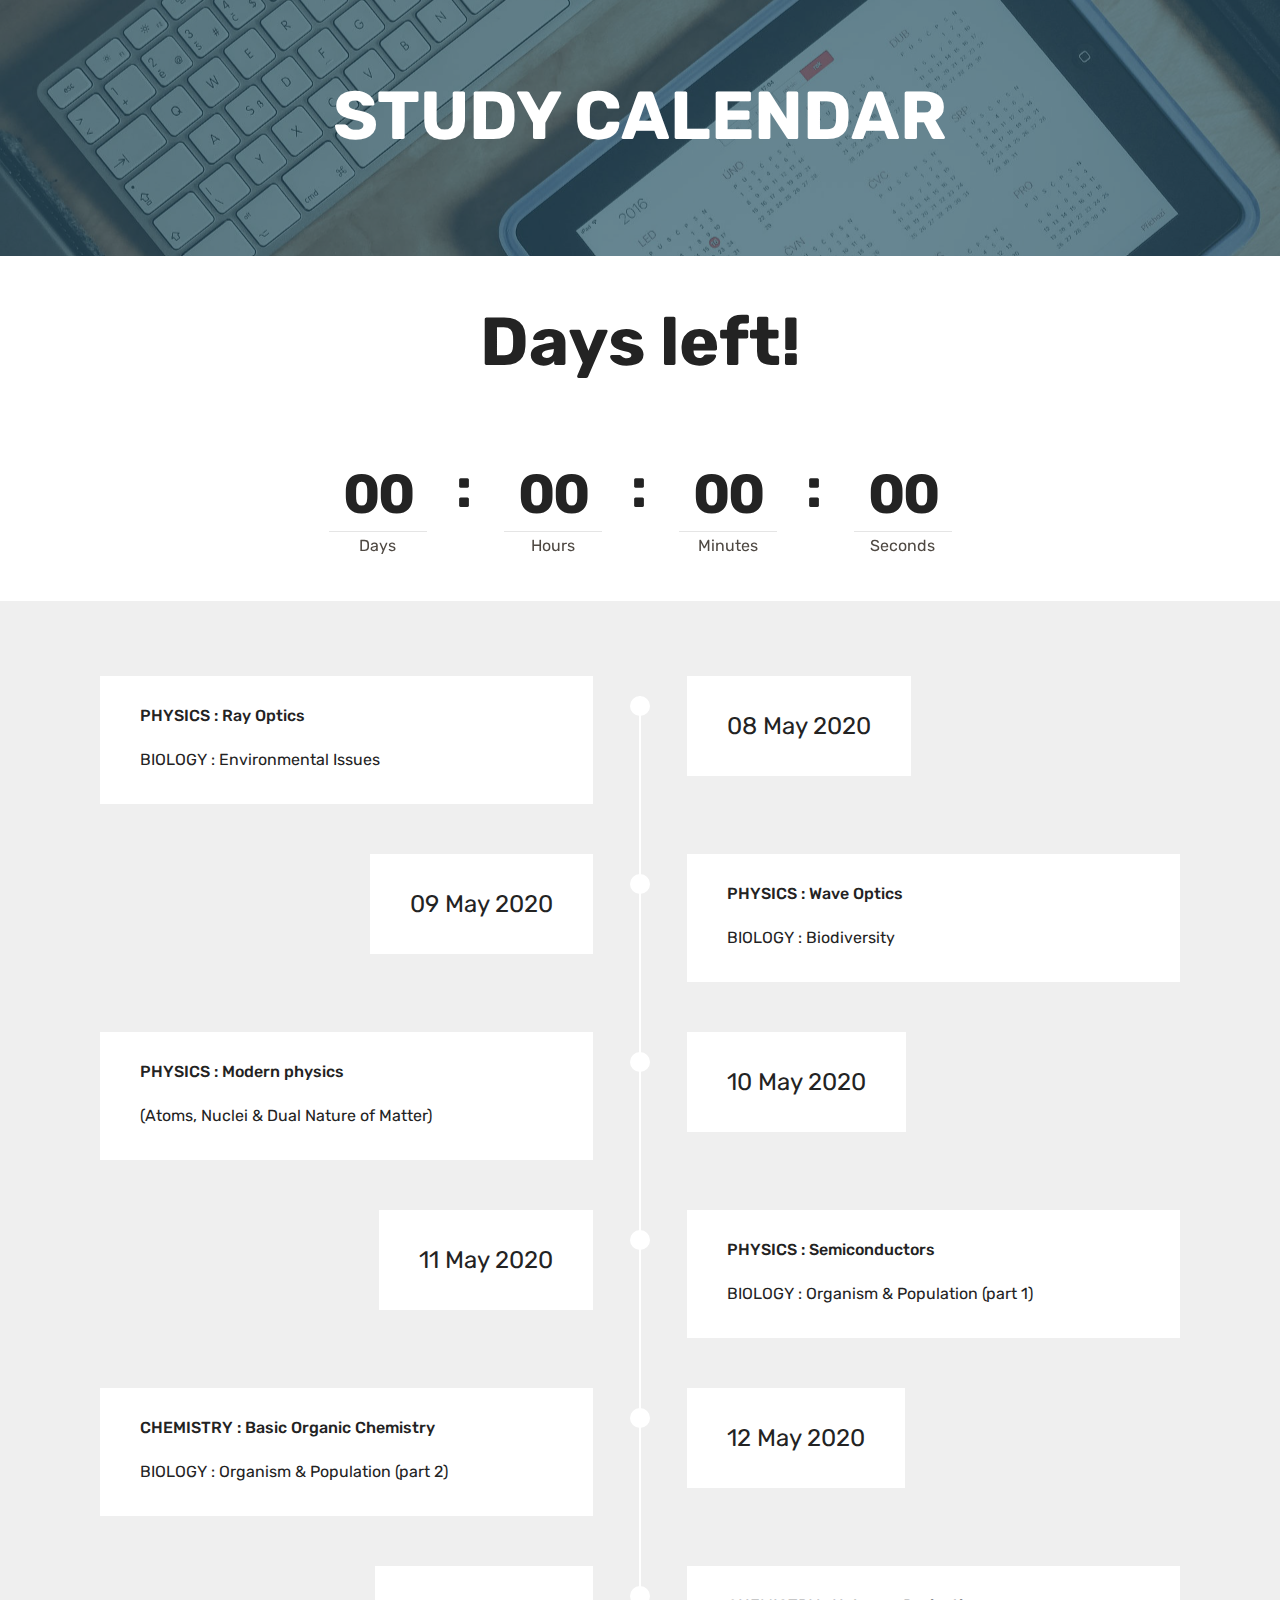
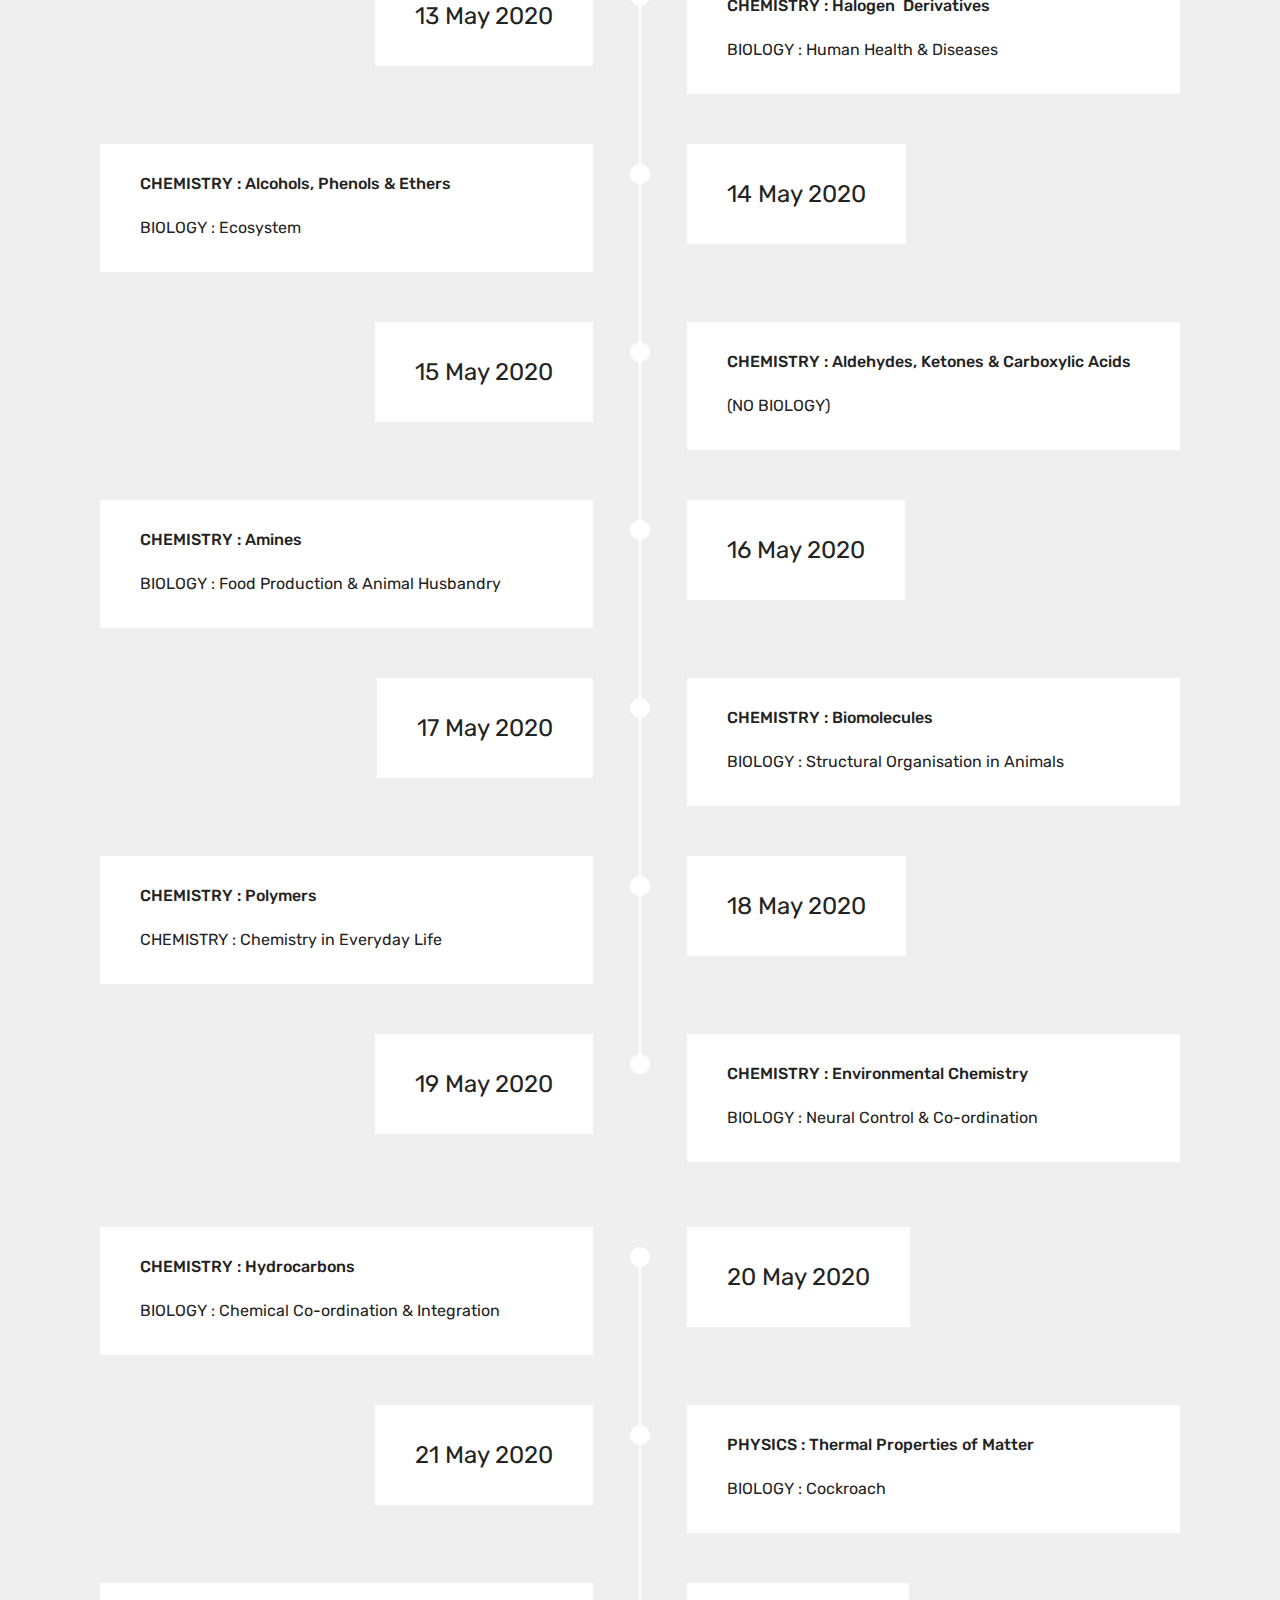
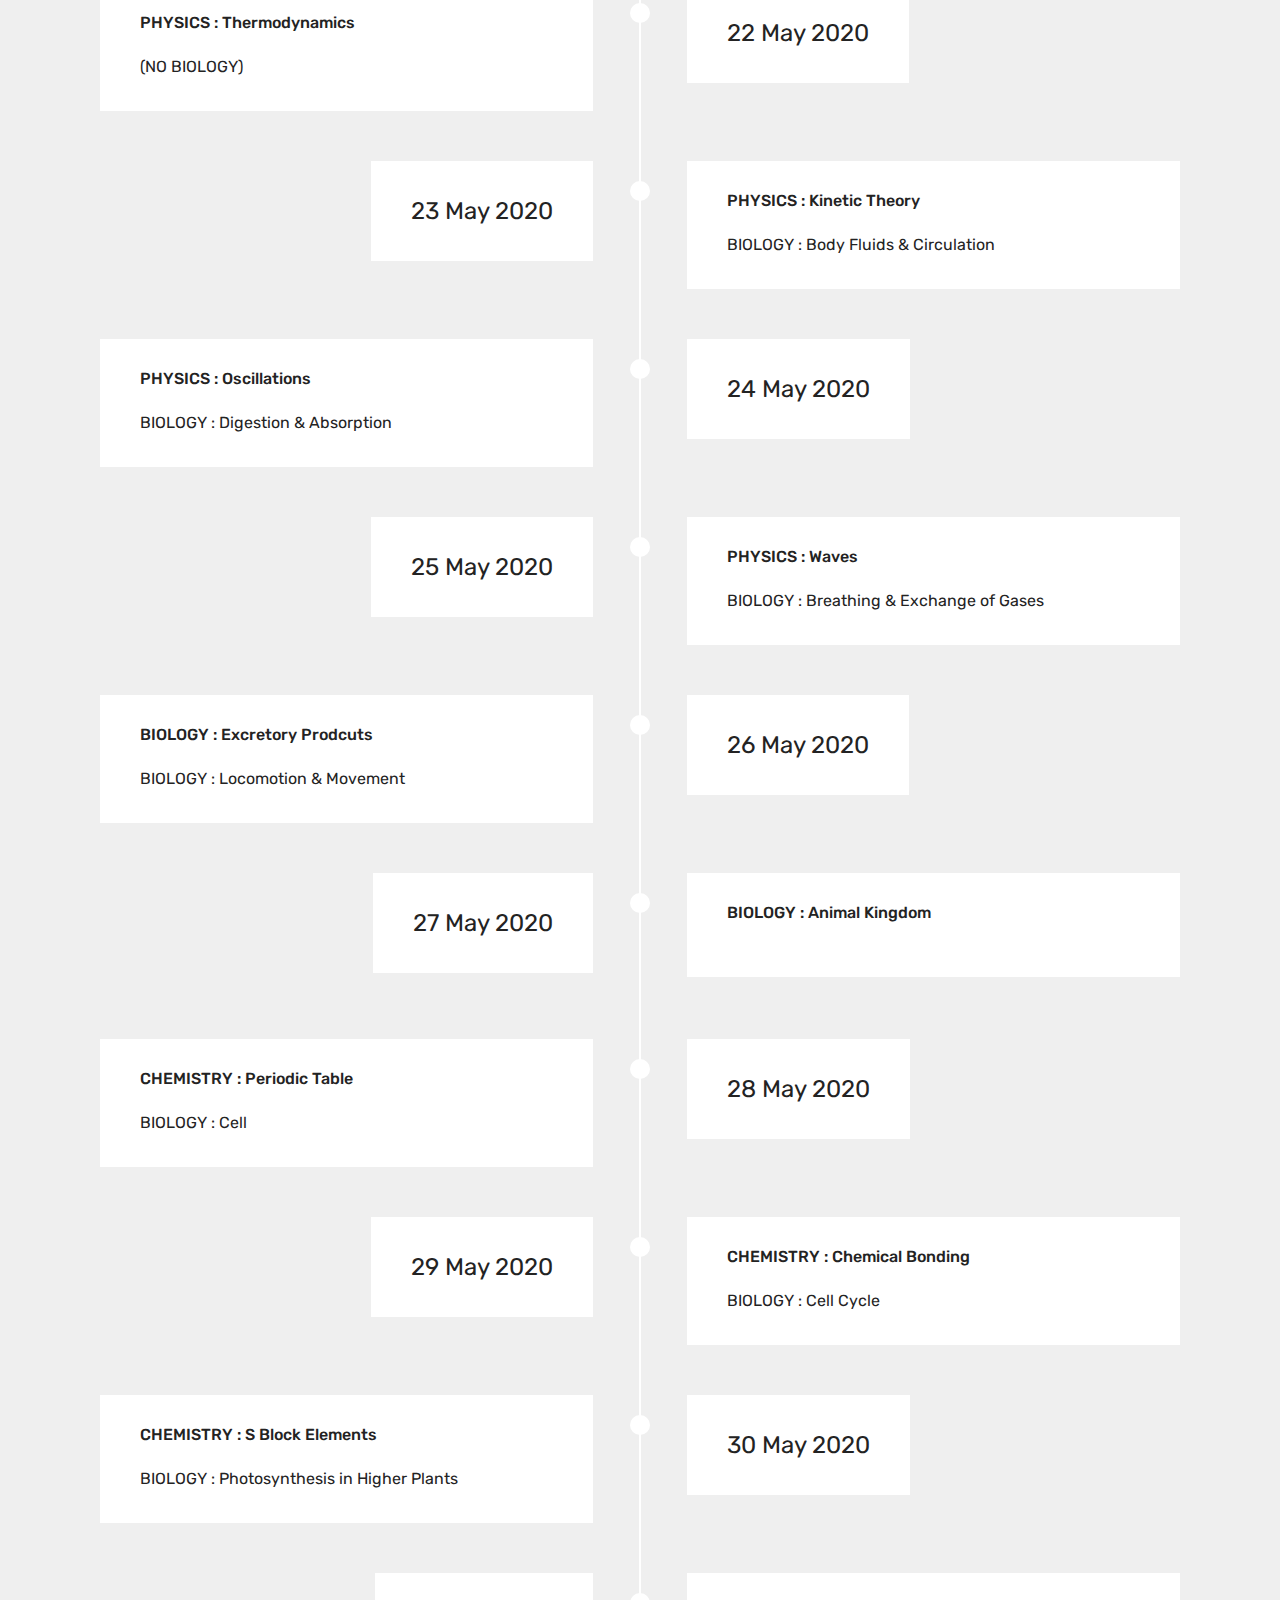
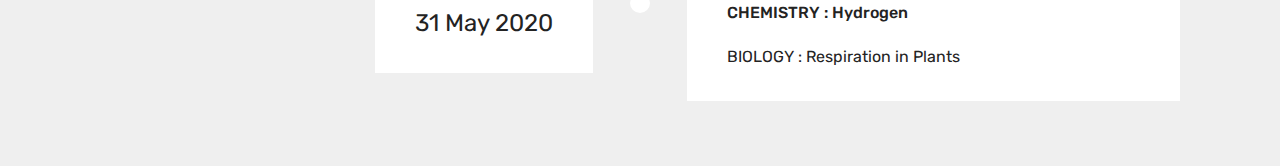
==== commit 2c1c4385: "create github pages" ====
--- a/index.html
+++ b/index.html
@@ -27,7 +27,7 @@
 
     
 
-    <div class="mbr-overlay" style="opacity: 0.6; background-color: rgb(20, 157, 204);">
+    <div class="mbr-overlay" style="opacity: 0.6; background-color: rgb(7, 59, 76);">
     </div>
 
     <div class="container">
@@ -44,7 +44,7 @@
 
 </section>
 
-<section class="engine"><a href="https://mobirise.info/n">simple web templates</a></section><section class="countdown1 cid-rYpwsep37k" id="countdown1-2">
+<section class="engine"><a href="https://mobirise.info/x">css templates</a></section><section class="countdown1 cid-rYpwsep37k" id="countdown1-2">
     
     
     
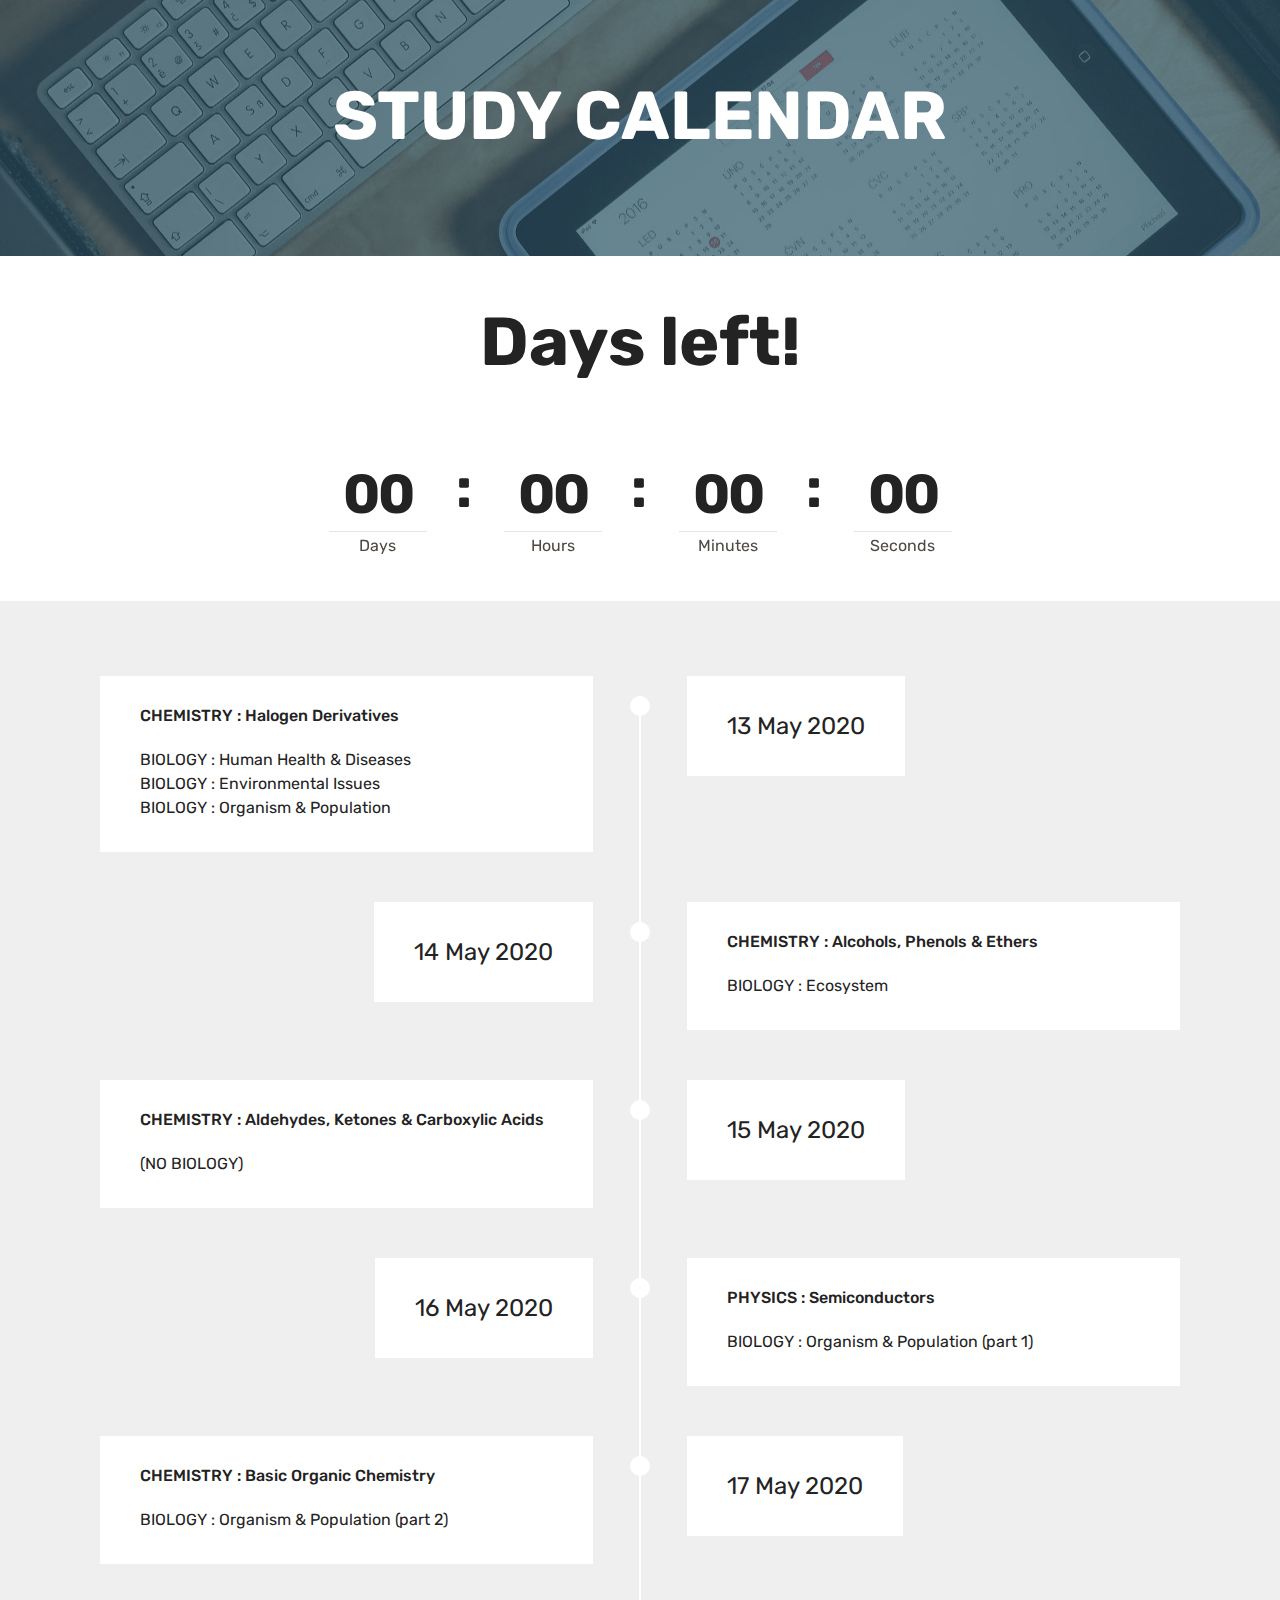
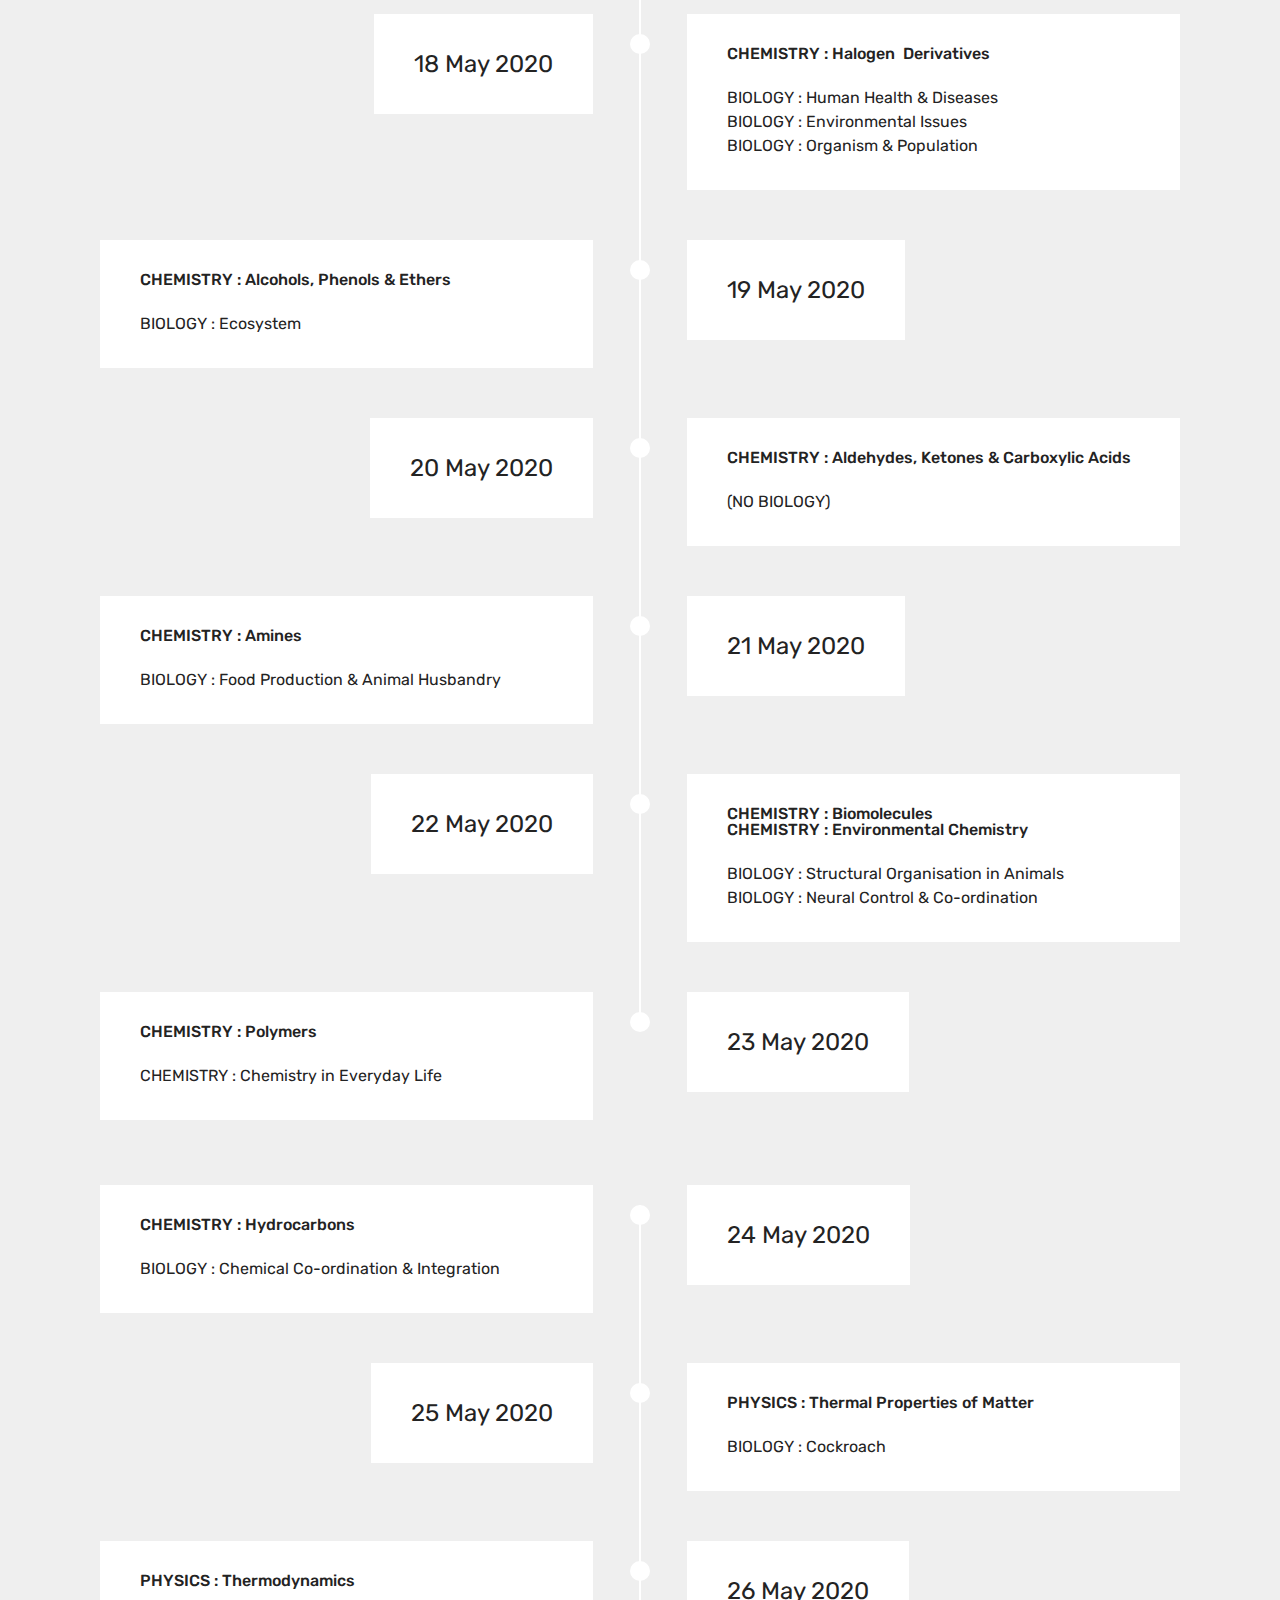
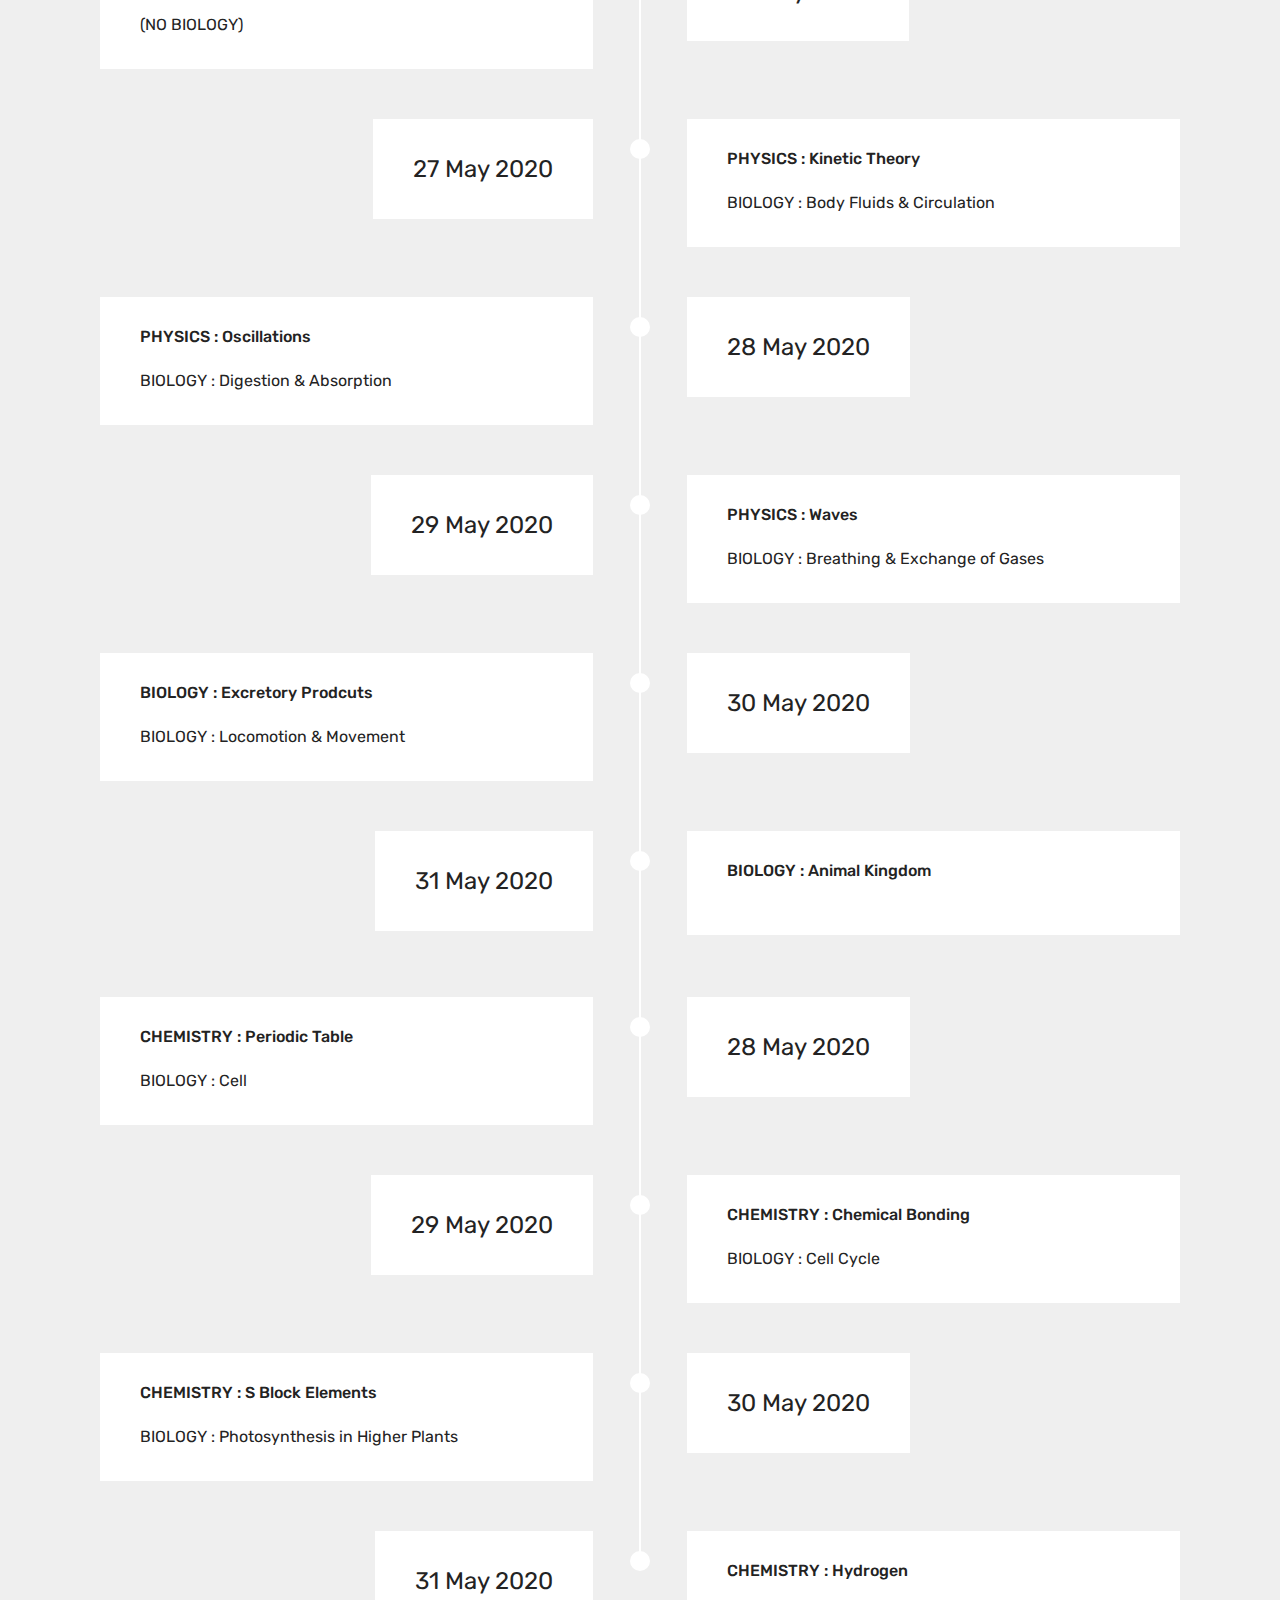
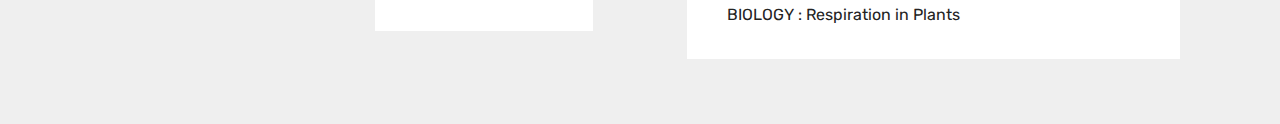
==== commit 7d6aba26: "create github pages" ====
--- a/index.html
+++ b/index.html
@@ -44,7 +44,7 @@
 
 </section>
 
-<section class="engine"><a href="https://mobirise.info/x">css templates</a></section><section class="countdown1 cid-rYpwsep37k" id="countdown1-2">
+<section class="engine"><a href="https://mobirise.info/c">web builder</a></section><section class="countdown1 cid-rYpwsep37k" id="countdown1-2">
     
     
     
@@ -80,15 +80,16 @@
                  <div class="timeline-date-panel col-xs-12 col-md-6  align-left">         
                     <div class="time-line-date-content">
                         <p class="mbr-timeline-date mbr-fonts-style display-5">
-                            08 May 2020</p>
+                            13 May 2020   </p>
                     </div>
                 </div>
            <span class="iconBackground"></span>
             <div class="col-xs-12 col-md-6 align-right">
                 <div class="timeline-text-content">
-                    <h4 class="mbr-timeline-title pb-3 mbr-fonts-style display-7">PHYSICS : Ray Optics</h4>
-                    <p class="mbr-timeline-text mbr-fonts-style display-7">
-                        BIOLOGY : Environmental Issues</p>
+                    <h4 class="mbr-timeline-title pb-3 mbr-fonts-style display-7">CHEMISTRY : Halogen  Derivatives</h4>
+                    <p class="mbr-timeline-text mbr-fonts-style display-7">BIOLOGY : Human Health &amp; Diseases
+<br>BIOLOGY : Environmental Issues
+<br>BIOLOGY : Organism &amp; Population</p>
                  </div>
             </div>
             </div>
@@ -96,16 +97,15 @@
             <div class="row timeline-element  separline">
                 <div class="timeline-date-panel col-xs-12 col-md-6 align-right">
                     <div class="time-line-date-content">
-                        <p class="mbr-timeline-date mbr-fonts-style display-5">
-                            09 May 2020   </p>
-                    </div>
-                </div>
-                <span class="iconBackground"></span>
-                <div class="col-xs-12 col-md-6 align-left ">
-                    <div class="timeline-text-content">
-                        <h4 class="mbr-timeline-title pb-3 mbr-fonts-style display-7">PHYSICS : Wave Optics</h4>
-                        <p class="mbr-timeline-text mbr-fonts-style display-7">
-                            BIOLOGY : Biodiversity</p>
+                        <p class="mbr-timeline-date mbr-fonts-style display-5">14 May 2020   </p>
+                    </div>
+                </div>
+                <span class="iconBackground"></span>
+                <div class="col-xs-12 col-md-6 align-left ">
+                    <div class="timeline-text-content">
+                        <h4 class="mbr-timeline-title pb-3 mbr-fonts-style display-7">CHEMISTRY : Alcohols, Phenols &amp; Ethers</h4>
+                        <p class="mbr-timeline-text mbr-fonts-style display-7">
+                            BIOLOGY : Ecosystem</p>
                     </div>
                 </div>
             </div>
@@ -113,14 +113,14 @@
             <div class="row timeline-element reverse separline">
                 <div class="timeline-date-panel col-xs-12 col-md-6  align-left">
                     <div class="time-line-date-content">
-                        <p class="mbr-timeline-date mbr-fonts-style display-5">10 May 2020   </p>
-                    </div>
-                </div>
-                <span class="iconBackground"></span>
-                <div class="col-xs-12 col-md-6 align-right">
-                    <div class="timeline-text-content">
-                        <h4 class="mbr-timeline-title pb-3 mbr-fonts-style display-7">PHYSICS : Modern physics</h4>      
-                        <p class="mbr-timeline-text mbr-fonts-style display-7">(Atoms, Nuclei &amp; Dual Nature of Matter)</p>
+                        <p class="mbr-timeline-date mbr-fonts-style display-5">15 May 2020   </p>
+                    </div>
+                </div>
+                <span class="iconBackground"></span>
+                <div class="col-xs-12 col-md-6 align-right">
+                    <div class="timeline-text-content">
+                        <h4 class="mbr-timeline-title pb-3 mbr-fonts-style display-7">CHEMISTRY : Aldehydes, Ketones &amp; Carboxylic Acids</h4>      
+                        <p class="mbr-timeline-text mbr-fonts-style display-7">(NO BIOLOGY)</p>
                     </div>
                 </div>
             </div>
@@ -128,7 +128,7 @@
             <div class="row timeline-element  separline">
                 <div class="timeline-date-panel col-xs-12 col-md-6 align-right">
                     <div class="time-line-date-content">
-                        <p class="mbr-timeline-date mbr-fonts-style display-5">11 May 2020   </p>
+                        <p class="mbr-timeline-date mbr-fonts-style display-5">16 May 2020   </p>
                     </div>
                 </div>
                 <span class="iconBackground"></span>
@@ -144,7 +144,7 @@
             <div class="row timeline-element reverse separline">
                 <div class="timeline-date-panel col-xs-12 col-md-6  align-left">
                     <div class="time-line-date-content">
-                        <p class="mbr-timeline-date mbr-fonts-style display-5">12 May 2020   </p>
+                        <p class="mbr-timeline-date mbr-fonts-style display-5">17 May 2020   </p>
                     </div>
                 </div>
                 <span class="iconBackground"></span>
@@ -161,7 +161,7 @@
             <div class="row timeline-element separline">
                 <div class="timeline-date-panel col-xs-12 col-md-6 align-right">
                     <div class="time-line-date-content">
-                       <p class="mbr-timeline-date mbr-fonts-style display-5">13 May 2020   </p>
+                       <p class="mbr-timeline-date mbr-fonts-style display-5">18 May 2020   </p>
                     </div>
                 </div>
                 <span class="iconBackground"></span>
@@ -169,7 +169,7 @@
                     <div class="timeline-text-content">
                         <h4 class="mbr-timeline-title pb-3 mbr-fonts-style display-7">CHEMISTRY : Halogen &nbsp;Derivatives</h4>
                         <p class="mbr-timeline-text mbr-fonts-style display-7">
-                            BIOLOGY : Human Health &amp; Diseases</p>
+                            BIOLOGY : Human Health &amp; Diseases<br>BIOLOGY : Environmental Issues<br>BIOLOGY : Organism &amp; Population<br></p>
                     </div>
                 </div>
             </div>
@@ -177,7 +177,7 @@
             <div class="row timeline-element reverse separline">
                 <div class="timeline-date-panel col-xs-12 col-md-6  align-left">
                     <div class="time-line-date-content">
-                        <p class="mbr-timeline-date mbr-fonts-style display-5">14 May 2020   </p>
+                        <p class="mbr-timeline-date mbr-fonts-style display-5">19 May 2020   </p>
                     </div>
                 </div>
                 <span class="iconBackground"></span>
@@ -192,7 +192,7 @@
             <div class="row timeline-element separline">
                 <div class="timeline-date-panel col-xs-12 col-md-6 align-right">
                     <div class="time-line-date-content">
-                        <p class="mbr-timeline-date mbr-fonts-style display-5">15 May 2020   </p>
+                        <p class="mbr-timeline-date mbr-fonts-style display-5">20 May 2020   </p>
                     </div>
                 </div>
                 <span class="iconBackground"></span>
@@ -207,7 +207,7 @@
             <div class="row timeline-element reverse separline">
                 <div class="timeline-date-panel col-xs-12 col-md-6  align-left">
                     <div class="time-line-date-content">
-                        <p class="mbr-timeline-date mbr-fonts-style display-5">16 May 2020   </p>
+                        <p class="mbr-timeline-date mbr-fonts-style display-5">21 May 2020   </p>
                     </div>
                 </div>
                 <span class="iconBackground"></span>
@@ -224,23 +224,23 @@
             <div class="row timeline-element separline">
                 <div class="timeline-date-panel col-xs-12 col-md-6 align-right">
                     <div class="time-line-date-content">
-                       <p class="mbr-timeline-date mbr-fonts-style display-5">17 May 2020   </p>
-                    </div>
-                </div>
-                <span class="iconBackground"></span>
-                <div class="col-xs-12 col-md-6 align-left ">
-                    <div class="timeline-text-content">
-                        <h4 class="mbr-timeline-title pb-3 mbr-fonts-style display-7">CHEMISTRY : Biomolecules</h4> 
-                        <p class="mbr-timeline-text mbr-fonts-style display-7">
-                            BIOLOGY : Structural Organisation in Animals</p>
+                       <p class="mbr-timeline-date mbr-fonts-style display-5">22 May 2020   </p>
+                    </div>
+                </div>
+                <span class="iconBackground"></span>
+                <div class="col-xs-12 col-md-6 align-left ">
+                    <div class="timeline-text-content">
+                        <h4 class="mbr-timeline-title pb-3 mbr-fonts-style display-7">CHEMISTRY : Biomolecules<br>CHEMISTRY : Environmental Chemistry</h4> 
+                        <p class="mbr-timeline-text mbr-fonts-style display-7">
+                            BIOLOGY : Structural Organisation in Animals<br>BIOLOGY : Neural Control &amp; Co-ordination<br></p>
                     </div>
                 </div>
             </div>
             <!--11-->
-            <div class="row timeline-element reverse separline">
-                <div class="timeline-date-panel col-xs-12 col-md-6  align-left">
-                    <div class="time-line-date-content">
-                       <p class="mbr-timeline-date mbr-fonts-style display-5">18 May 2020   
+            <div class="row timeline-element reverse">
+                <div class="timeline-date-panel col-xs-12 col-md-6  align-left">
+                    <div class="time-line-date-content">
+                       <p class="mbr-timeline-date mbr-fonts-style display-5">23 May 2020   
                         </p>
                     </div>
                 </div>
@@ -253,21 +253,7 @@
                 </div>
             </div>
             <!--12-->
-            <div class="row timeline-element">
-                <div class="timeline-date-panel col-xs-12 col-md-6 align-right">
-                    <div class="time-line-date-content">
-                        <p class="mbr-timeline-date mbr-fonts-style display-5">19 May 2020   </p>
-                    </div>
-                </div>
-                <span class="iconBackground"></span>
-                <div class="col-xs-12 col-md-6 align-left ">
-                    <div class="timeline-text-content">
-                        <h4 class="mbr-timeline-title pb-3 mbr-fonts-style display-7">CHEMISTRY : Environmental Chemistry</h4>
-                        <p class="mbr-timeline-text mbr-fonts-style display-7">
-                            BIOLOGY : Neural Control &amp; Co-ordination</p>
-                    </div>
-                </div>
-            </div>
+            
         </div>
     </div>
 </section>
@@ -287,7 +273,7 @@
             <div class="row timeline-element reverse separline">
                  <div class="timeline-date-panel col-xs-12 col-md-6  align-left">         
                     <div class="time-line-date-content">
-                        <p class="mbr-timeline-date mbr-fonts-style display-5">20 May 2020</p>
+                        <p class="mbr-timeline-date mbr-fonts-style display-5">24 May 2020</p>
                     </div>
                 </div>
            <span class="iconBackground"></span>
@@ -303,7 +289,7 @@
             <div class="row timeline-element  separline">
                 <div class="timeline-date-panel col-xs-12 col-md-6 align-right">
                     <div class="time-line-date-content">
-                        <p class="mbr-timeline-date mbr-fonts-style display-5">21 May 2020   </p>
+                        <p class="mbr-timeline-date mbr-fonts-style display-5">25 May 2020   </p>
                     </div>
                 </div>
                 <span class="iconBackground"></span>
@@ -319,7 +305,7 @@
             <div class="row timeline-element reverse separline">
                 <div class="timeline-date-panel col-xs-12 col-md-6  align-left">
                     <div class="time-line-date-content">
-                        <p class="mbr-timeline-date mbr-fonts-style display-5">22 May 2020   </p>
+                        <p class="mbr-timeline-date mbr-fonts-style display-5">26 May 2020   </p>
                     </div>
                 </div>
                 <span class="iconBackground"></span>
@@ -335,7 +321,7 @@
             <div class="row timeline-element  separline">
                 <div class="timeline-date-panel col-xs-12 col-md-6 align-right">
                     <div class="time-line-date-content">
-                        <p class="mbr-timeline-date mbr-fonts-style display-5">23 May 2020   </p>
+                        <p class="mbr-timeline-date mbr-fonts-style display-5">27 May 2020   </p>
                     </div>
                 </div>
                 <span class="iconBackground"></span>
@@ -351,7 +337,7 @@
             <div class="row timeline-element reverse separline">
                 <div class="timeline-date-panel col-xs-12 col-md-6  align-left">
                     <div class="time-line-date-content">
-                        <p class="mbr-timeline-date mbr-fonts-style display-5">24 May 2020   </p>
+                        <p class="mbr-timeline-date mbr-fonts-style display-5">28 May 2020   </p>
                     </div>
                 </div>
                 <span class="iconBackground"></span>
@@ -368,7 +354,7 @@
             <div class="row timeline-element separline">
                 <div class="timeline-date-panel col-xs-12 col-md-6 align-right">
                     <div class="time-line-date-content">
-                       <p class="mbr-timeline-date mbr-fonts-style display-5">25 May 2020   </p>
+                       <p class="mbr-timeline-date mbr-fonts-style display-5">29 May 2020   </p>
                     </div>
                 </div>
                 <span class="iconBackground"></span>
@@ -385,7 +371,7 @@
             <div class="row timeline-element reverse separline">
                 <div class="timeline-date-panel col-xs-12 col-md-6  align-left">
                     <div class="time-line-date-content">
-                        <p class="mbr-timeline-date mbr-fonts-style display-5">26 May 2020   </p>
+                        <p class="mbr-timeline-date mbr-fonts-style display-5">30 May 2020   </p>
                     </div>
                 </div>
                 <span class="iconBackground"></span>
@@ -401,7 +387,7 @@
             <div class="row timeline-element separline">
                 <div class="timeline-date-panel col-xs-12 col-md-6 align-right">
                     <div class="time-line-date-content">
-                        <p class="mbr-timeline-date mbr-fonts-style display-5">27 May 2020   </p>
+                        <p class="mbr-timeline-date mbr-fonts-style display-5">31 May 2020   </p>
                     </div>
                 </div>
                 <span class="iconBackground"></span>
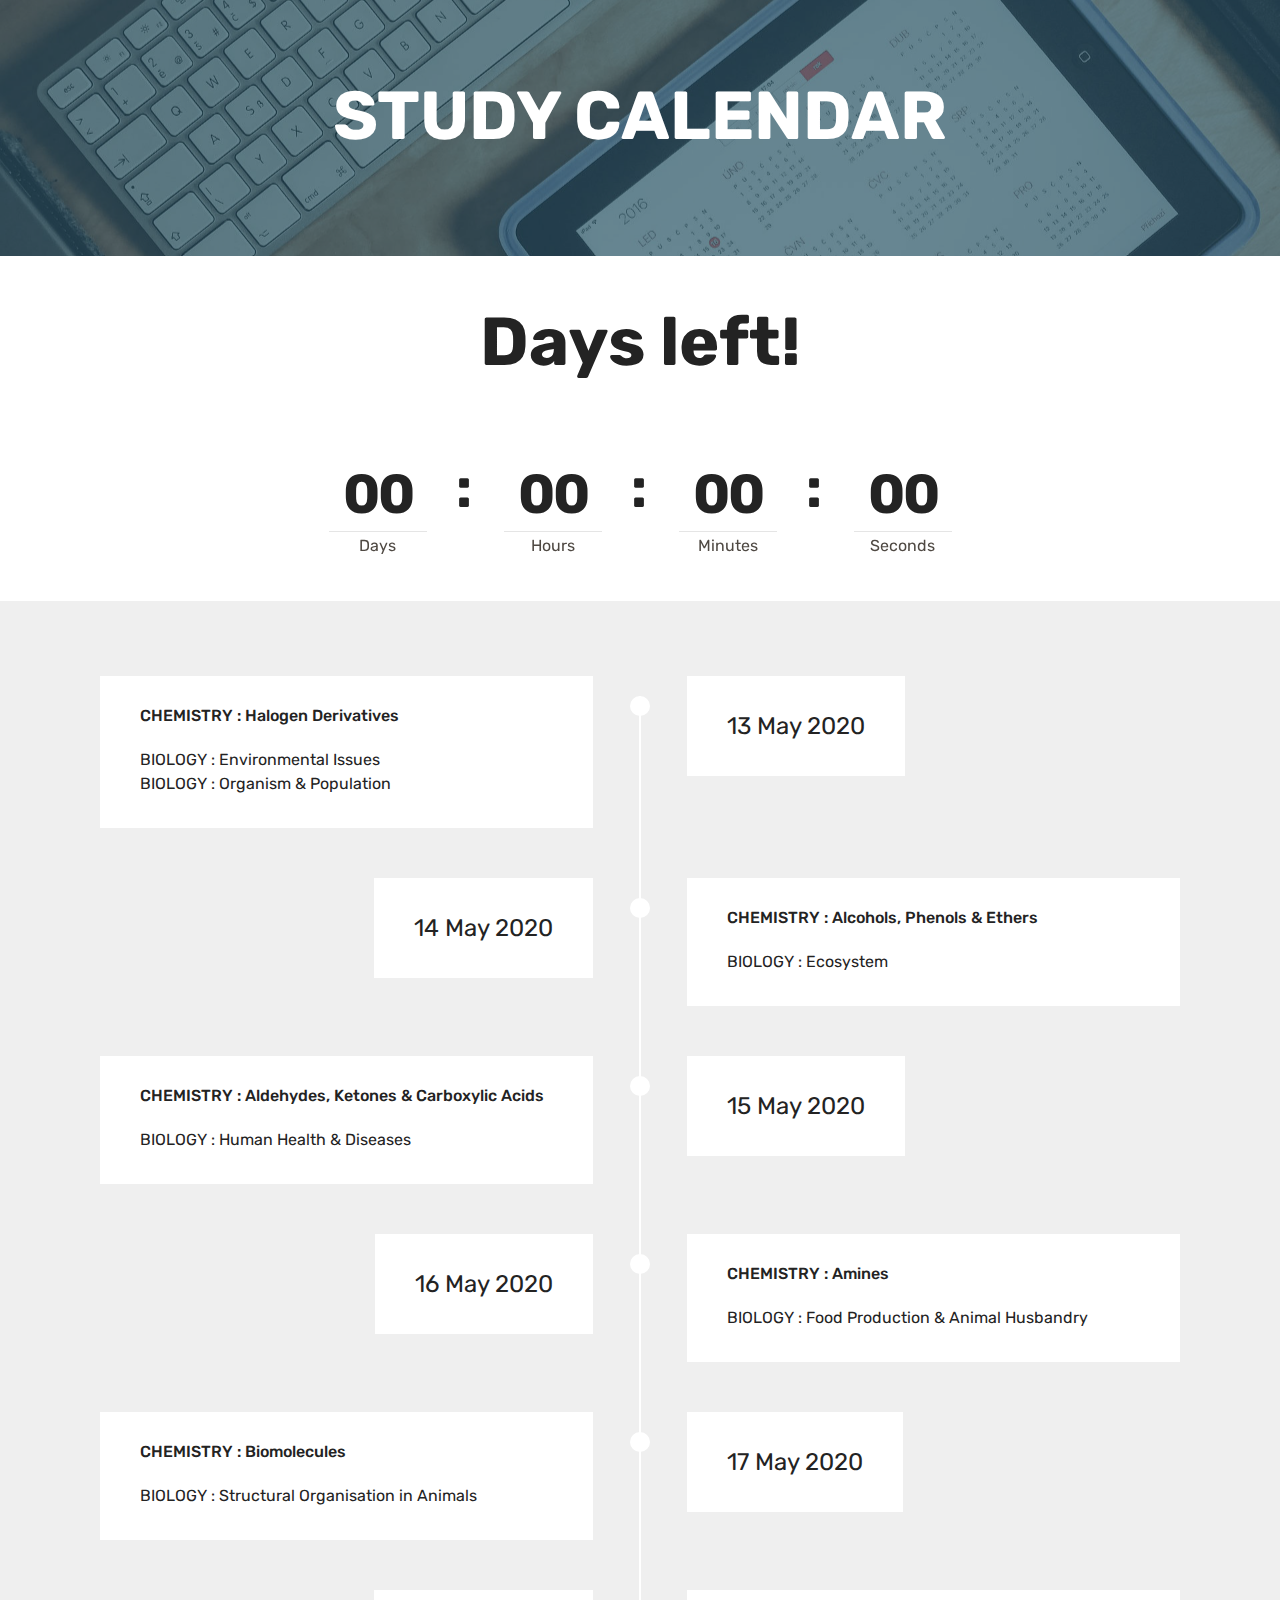
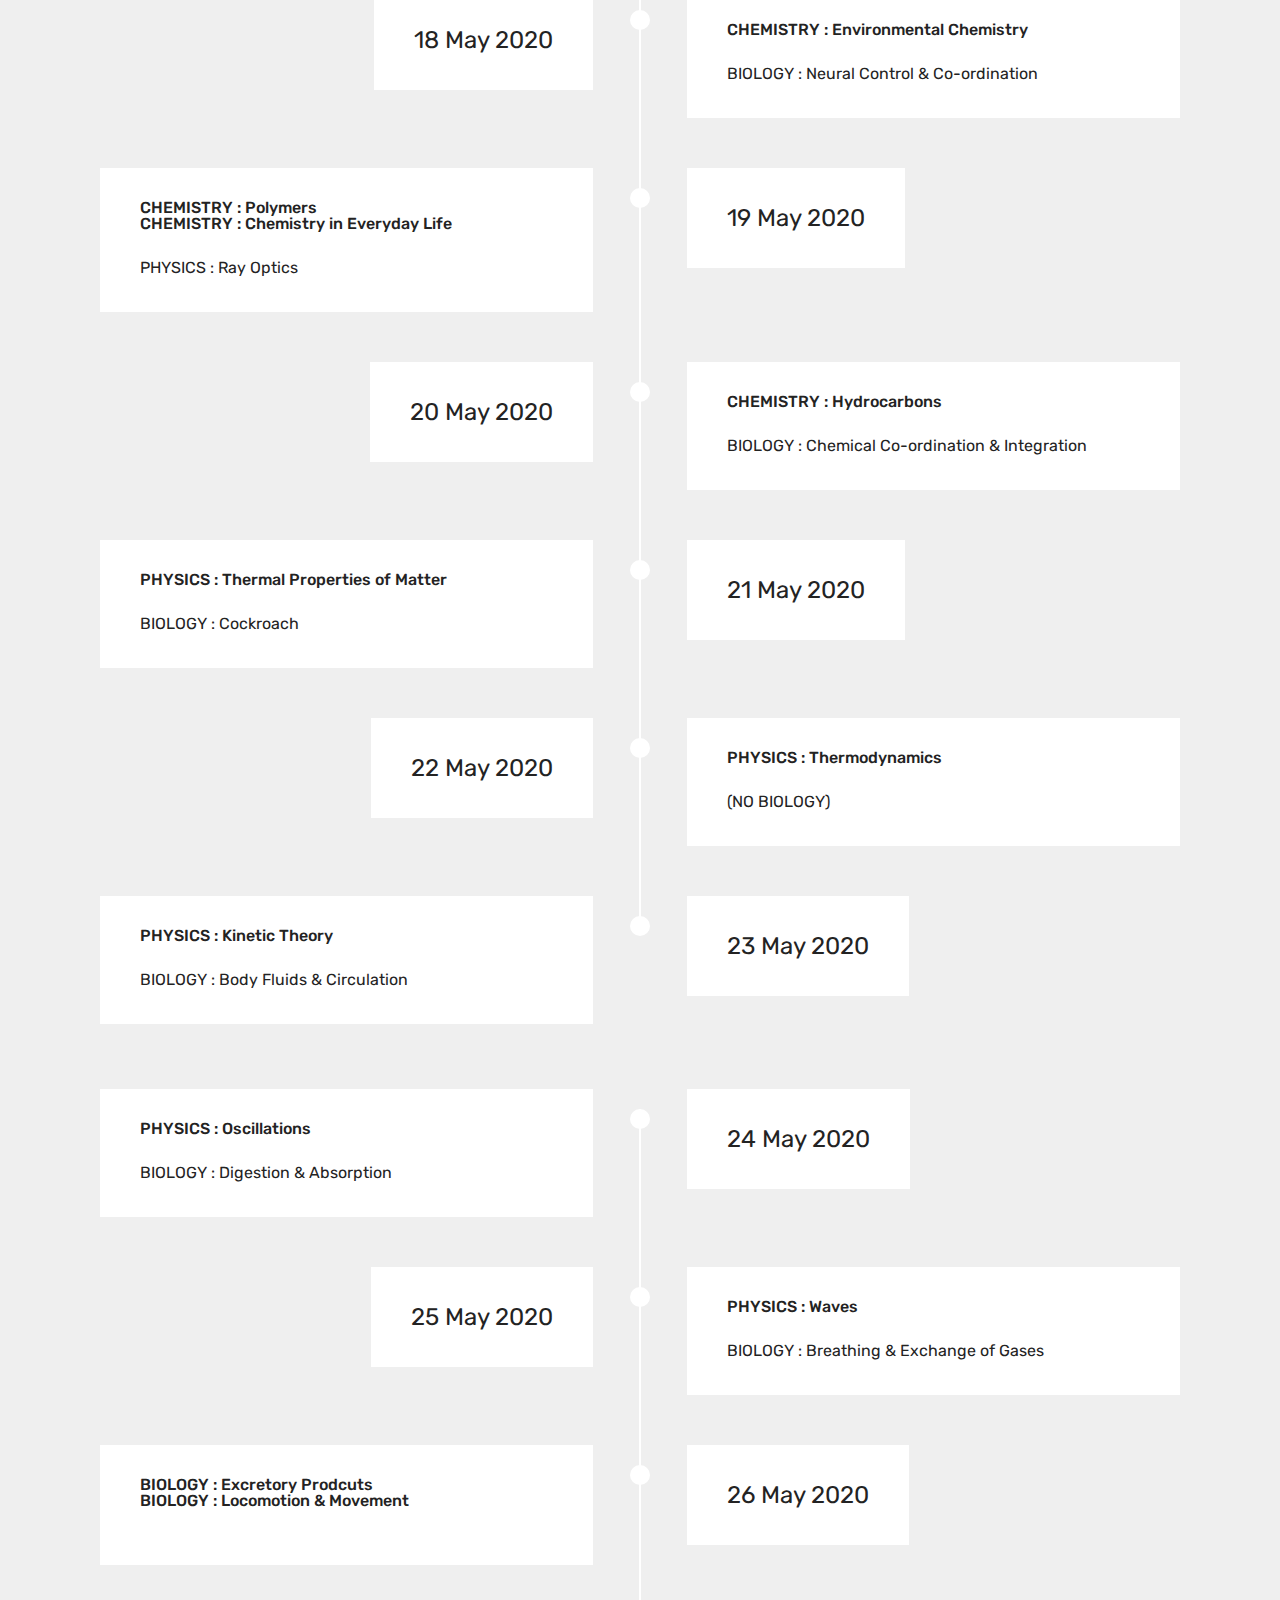
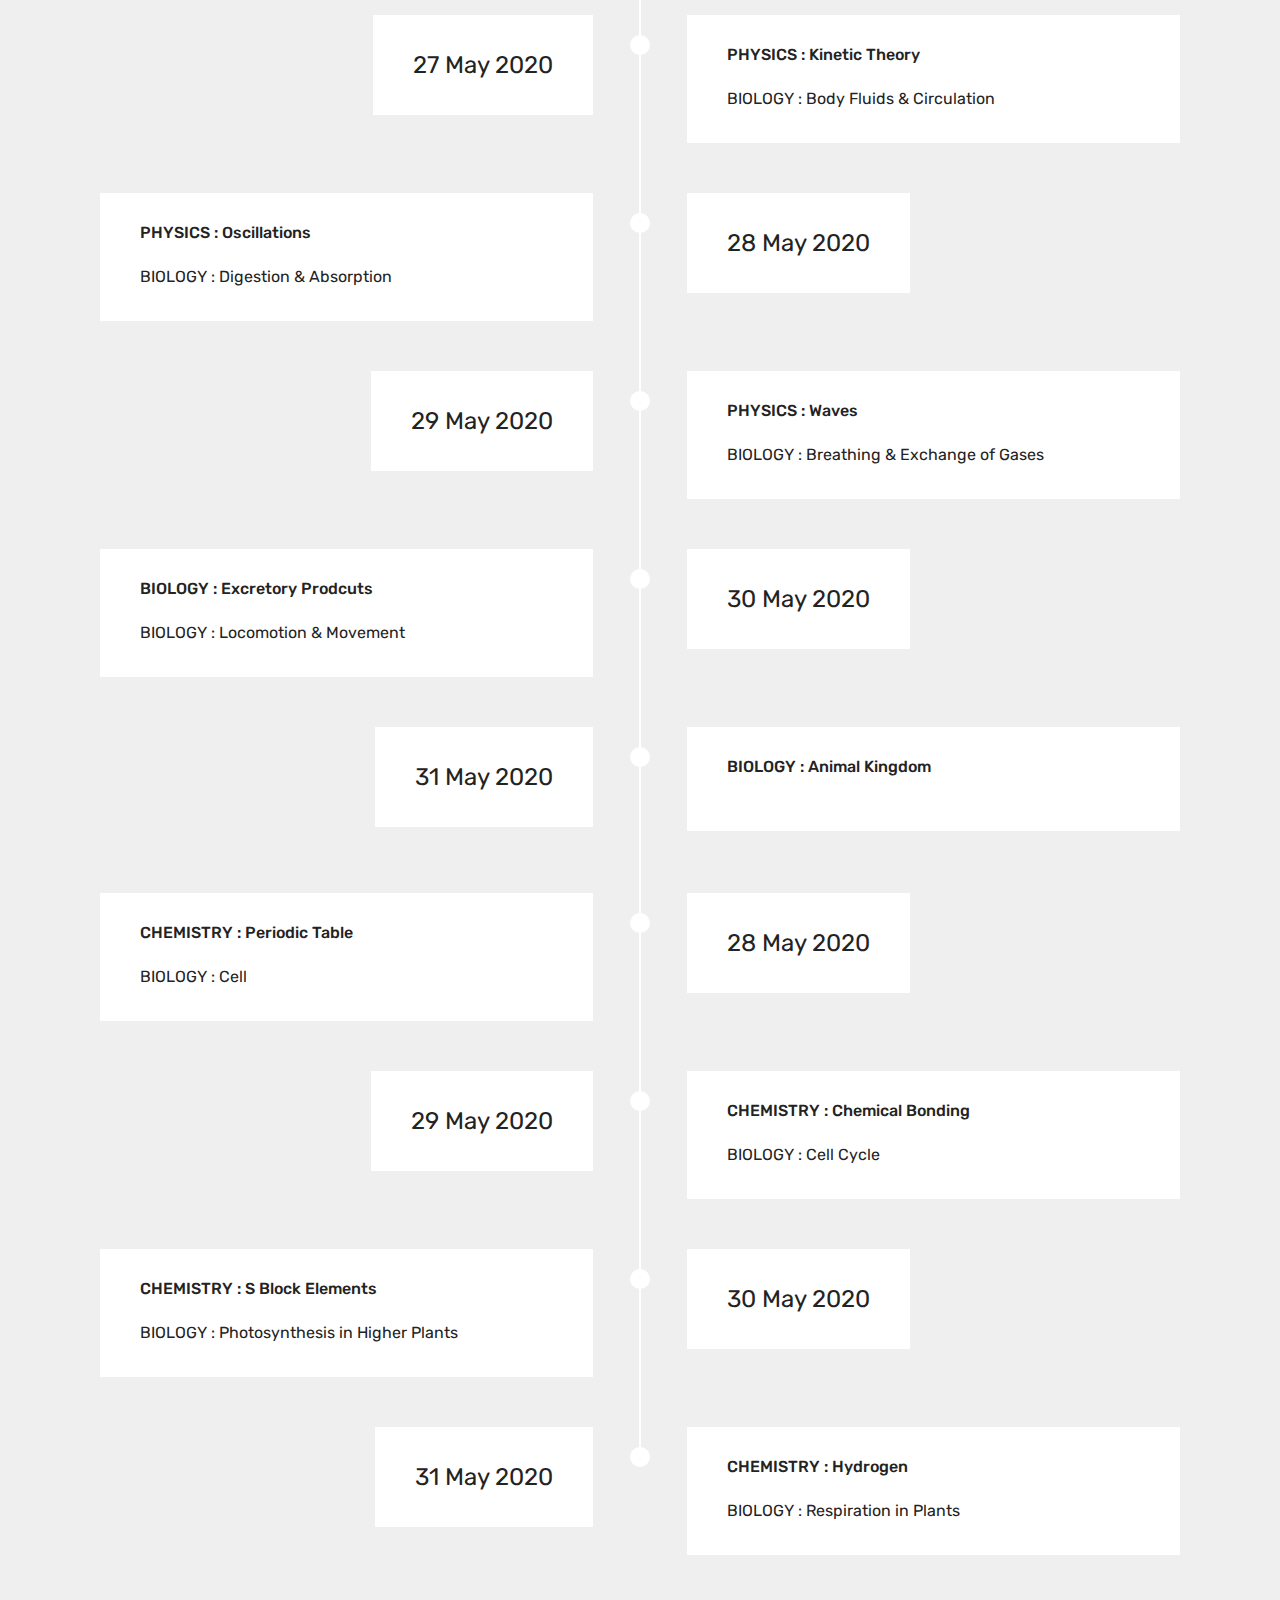
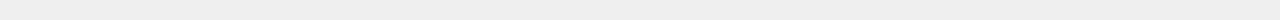
==== commit d3dbb302: "create github pages" ====
--- a/index.html
+++ b/index.html
@@ -44,7 +44,7 @@
 
 </section>
 
-<section class="engine"><a href="https://mobirise.info/c">web builder</a></section><section class="countdown1 cid-rYpwsep37k" id="countdown1-2">
+<section class="engine"><a href="https://mobirise.info/y">html site templates</a></section><section class="countdown1 cid-rYpwsep37k" id="countdown1-2">
     
     
     
@@ -87,8 +87,7 @@
             <div class="col-xs-12 col-md-6 align-right">
                 <div class="timeline-text-content">
                     <h4 class="mbr-timeline-title pb-3 mbr-fonts-style display-7">CHEMISTRY : Halogen  Derivatives</h4>
-                    <p class="mbr-timeline-text mbr-fonts-style display-7">BIOLOGY : Human Health &amp; Diseases
-<br>BIOLOGY : Environmental Issues
+                    <p class="mbr-timeline-text mbr-fonts-style display-7">BIOLOGY : Environmental Issues
 <br>BIOLOGY : Organism &amp; Population</p>
                  </div>
             </div>
@@ -120,7 +119,7 @@
                 <div class="col-xs-12 col-md-6 align-right">
                     <div class="timeline-text-content">
                         <h4 class="mbr-timeline-title pb-3 mbr-fonts-style display-7">CHEMISTRY : Aldehydes, Ketones &amp; Carboxylic Acids</h4>      
-                        <p class="mbr-timeline-text mbr-fonts-style display-7">(NO BIOLOGY)</p>
+                        <p class="mbr-timeline-text mbr-fonts-style display-7">BIOLOGY : Human Health &amp; Diseases </p>
                     </div>
                 </div>
             </div>
@@ -134,9 +133,9 @@
                 <span class="iconBackground"></span>
                 <div class="col-xs-12 col-md-6 align-left ">
                     <div class="timeline-text-content">
-                        <h4 class="mbr-timeline-title pb-3 mbr-fonts-style display-7">PHYSICS : Semiconductors</h4>
-                        <p class="mbr-timeline-text mbr-fonts-style display-7">
-                            BIOLOGY : Organism &amp; Population (part 1)</p>
+                        <h4 class="mbr-timeline-title pb-3 mbr-fonts-style display-7">CHEMISTRY : Amines</h4>
+                        <p class="mbr-timeline-text mbr-fonts-style display-7">
+                            BIOLOGY : Food Production &amp; Animal Husbandry</p>
                     </div>
                 </div>
             </div>
@@ -150,9 +149,9 @@
                 <span class="iconBackground"></span>
                 <div class="col-xs-12 col-md-6 align-right">
                     <div class="timeline-text-content">
-                        <h4 class="mbr-timeline-title pb-3 mbr-fonts-style display-7">CHEMISTRY : Basic Organic Chemistry</h4>
-                        <p class="mbr-timeline-text mbr-fonts-style display-7">
-                            BIOLOGY : Organism &amp; Population (part 2)
+                        <h4 class="mbr-timeline-title pb-3 mbr-fonts-style display-7">CHEMISTRY : Biomolecules</h4>
+                        <p class="mbr-timeline-text mbr-fonts-style display-7">
+                            BIOLOGY : Structural Organisation in Animals
                         </p>
                     </div>
                 </div>
@@ -167,9 +166,8 @@
                 <span class="iconBackground"></span>
                 <div class="col-xs-12 col-md-6 align-left ">
                     <div class="timeline-text-content">
-                        <h4 class="mbr-timeline-title pb-3 mbr-fonts-style display-7">CHEMISTRY : Halogen &nbsp;Derivatives</h4>
-                        <p class="mbr-timeline-text mbr-fonts-style display-7">
-                            BIOLOGY : Human Health &amp; Diseases<br>BIOLOGY : Environmental Issues<br>BIOLOGY : Organism &amp; Population<br></p>
+                        <h4 class="mbr-timeline-title pb-3 mbr-fonts-style display-7">CHEMISTRY : Environmental Chemistry</h4>
+                        <p class="mbr-timeline-text mbr-fonts-style display-7">BIOLOGY : Neural Control &amp; Co-ordination<br></p>
                     </div>
                 </div>
             </div>
@@ -183,8 +181,8 @@
                 <span class="iconBackground"></span>
                 <div class="col-xs-12 col-md-6 align-right">
                     <div class="timeline-text-content">
-                        <h4 class="mbr-timeline-title pb-3 mbr-fonts-style display-7">CHEMISTRY : Alcohols, Phenols &amp; Ethers</h4>
-                        <p class="mbr-timeline-text mbr-fonts-style display-7">BIOLOGY : Ecosystem</p>
+                        <h4 class="mbr-timeline-title pb-3 mbr-fonts-style display-7">CHEMISTRY : Polymers<br>CHEMISTRY : Chemistry in Everyday Life</h4>
+                        <p class="mbr-timeline-text mbr-fonts-style display-7">PHYSICS : Ray Optics<br></p>
                     </div>
                 </div>
             </div>
@@ -198,8 +196,8 @@
                 <span class="iconBackground"></span>
                 <div class="col-xs-12 col-md-6 align-left ">
                     <div class="timeline-text-content">
-                        <h4 class="mbr-timeline-title pb-3 mbr-fonts-style display-7">CHEMISTRY : Aldehydes, Ketones &amp; Carboxylic Acids</h4>
-                        <p class="mbr-timeline-text mbr-fonts-style display-7">(NO BIOLOGY)</p>
+                        <h4 class="mbr-timeline-title pb-3 mbr-fonts-style display-7">CHEMISTRY : Hydrocarbons</h4>
+                        <p class="mbr-timeline-text mbr-fonts-style display-7">BIOLOGY : Chemical Co-ordination &amp; Integration</p>
                     </div>
                 </div>
             </div>
@@ -213,10 +211,10 @@
                 <span class="iconBackground"></span>
                 <div class="col-xs-12 col-md-6 align-right">
                     <div class="timeline-text-content">
-                        <h4 class="mbr-timeline-title pb-3 mbr-fonts-style display-7">CHEMISTRY : Amines</h4>
-
-                        <p class="mbr-timeline-text mbr-fonts-style display-7">
-                            BIOLOGY : Food Production &amp; Animal Husbandry</p>
+                        <h4 class="mbr-timeline-title pb-3 mbr-fonts-style display-7">PHYSICS : Thermal Properties of Matter</h4>
+
+                        <p class="mbr-timeline-text mbr-fonts-style display-7">
+                            BIOLOGY : Cockroach</p>
                     </div>
                 </div>
             </div>
@@ -230,9 +228,8 @@
                 <span class="iconBackground"></span>
                 <div class="col-xs-12 col-md-6 align-left ">
                     <div class="timeline-text-content">
-                        <h4 class="mbr-timeline-title pb-3 mbr-fonts-style display-7">CHEMISTRY : Biomolecules<br>CHEMISTRY : Environmental Chemistry</h4> 
-                        <p class="mbr-timeline-text mbr-fonts-style display-7">
-                            BIOLOGY : Structural Organisation in Animals<br>BIOLOGY : Neural Control &amp; Co-ordination<br></p>
+                        <h4 class="mbr-timeline-title pb-3 mbr-fonts-style display-7">PHYSICS : Thermodynamics</h4> 
+                        <p class="mbr-timeline-text mbr-fonts-style display-7">(NO BIOLOGY)<br></p>
                     </div>
                 </div>
             </div>
@@ -247,8 +244,8 @@
                 <span class="iconBackground"></span>
                 <div class="col-xs-12 col-md-6 align-right">
                     <div class="timeline-text-content">
-                        <h4 class="mbr-timeline-title pb-3 mbr-fonts-style display-7">CHEMISTRY : Polymers<br></h4>
-                        <p class="mbr-timeline-text mbr-fonts-style display-7">CHEMISTRY : Chemistry in Everyday Life</p>
+                        <h4 class="mbr-timeline-title pb-3 mbr-fonts-style display-7">PHYSICS : Kinetic Theory</h4>
+                        <p class="mbr-timeline-text mbr-fonts-style display-7">BIOLOGY : Body Fluids &amp; Circulation</p>
                     </div>
                 </div>
             </div>
@@ -279,9 +276,9 @@
            <span class="iconBackground"></span>
             <div class="col-xs-12 col-md-6 align-right">
                 <div class="timeline-text-content">
-                    <h4 class="mbr-timeline-title pb-3 mbr-fonts-style display-7">CHEMISTRY : Hydrocarbons</h4>
+                    <h4 class="mbr-timeline-title pb-3 mbr-fonts-style display-7">PHYSICS : Oscillations</h4>
                     <p class="mbr-timeline-text mbr-fonts-style display-7">
-                        BIOLOGY : Chemical Co-ordination &amp; Integration</p>
+                        BIOLOGY : Digestion &amp; Absorption</p>
                  </div>
             </div>
             </div>
@@ -295,9 +292,9 @@
                 <span class="iconBackground"></span>
                 <div class="col-xs-12 col-md-6 align-left ">
                     <div class="timeline-text-content">
-                        <h4 class="mbr-timeline-title pb-3 mbr-fonts-style display-7">PHYSICS : Thermal Properties of Matter</h4>
-                        <p class="mbr-timeline-text mbr-fonts-style display-7">
-                            BIOLOGY :&nbsp;Cockroach </p>
+                        <h4 class="mbr-timeline-title pb-3 mbr-fonts-style display-7">PHYSICS : Waves</h4>
+                        <p class="mbr-timeline-text mbr-fonts-style display-7">
+                            BIOLOGY : Breathing &amp; Exchange of Gases </p>
                     </div>
                 </div>
             </div>
@@ -311,9 +308,8 @@
                 <span class="iconBackground"></span>
                 <div class="col-xs-12 col-md-6 align-right">
                     <div class="timeline-text-content">
-                        <h4 class="mbr-timeline-title pb-3 mbr-fonts-style display-7">PHYSICS : Thermodynamics</h4>      
-                        <p class="mbr-timeline-text mbr-fonts-style display-7">
-                            (NO BIOLOGY)</p>
+                        <h4 class="mbr-timeline-title pb-3 mbr-fonts-style display-7">BIOLOGY : Excretory Prodcuts<br>BIOLOGY : Locomotion &amp; Movement</h4>      
+                        <p class="mbr-timeline-text mbr-fonts-style display-7"></p>
                     </div>
                 </div>
             </div>
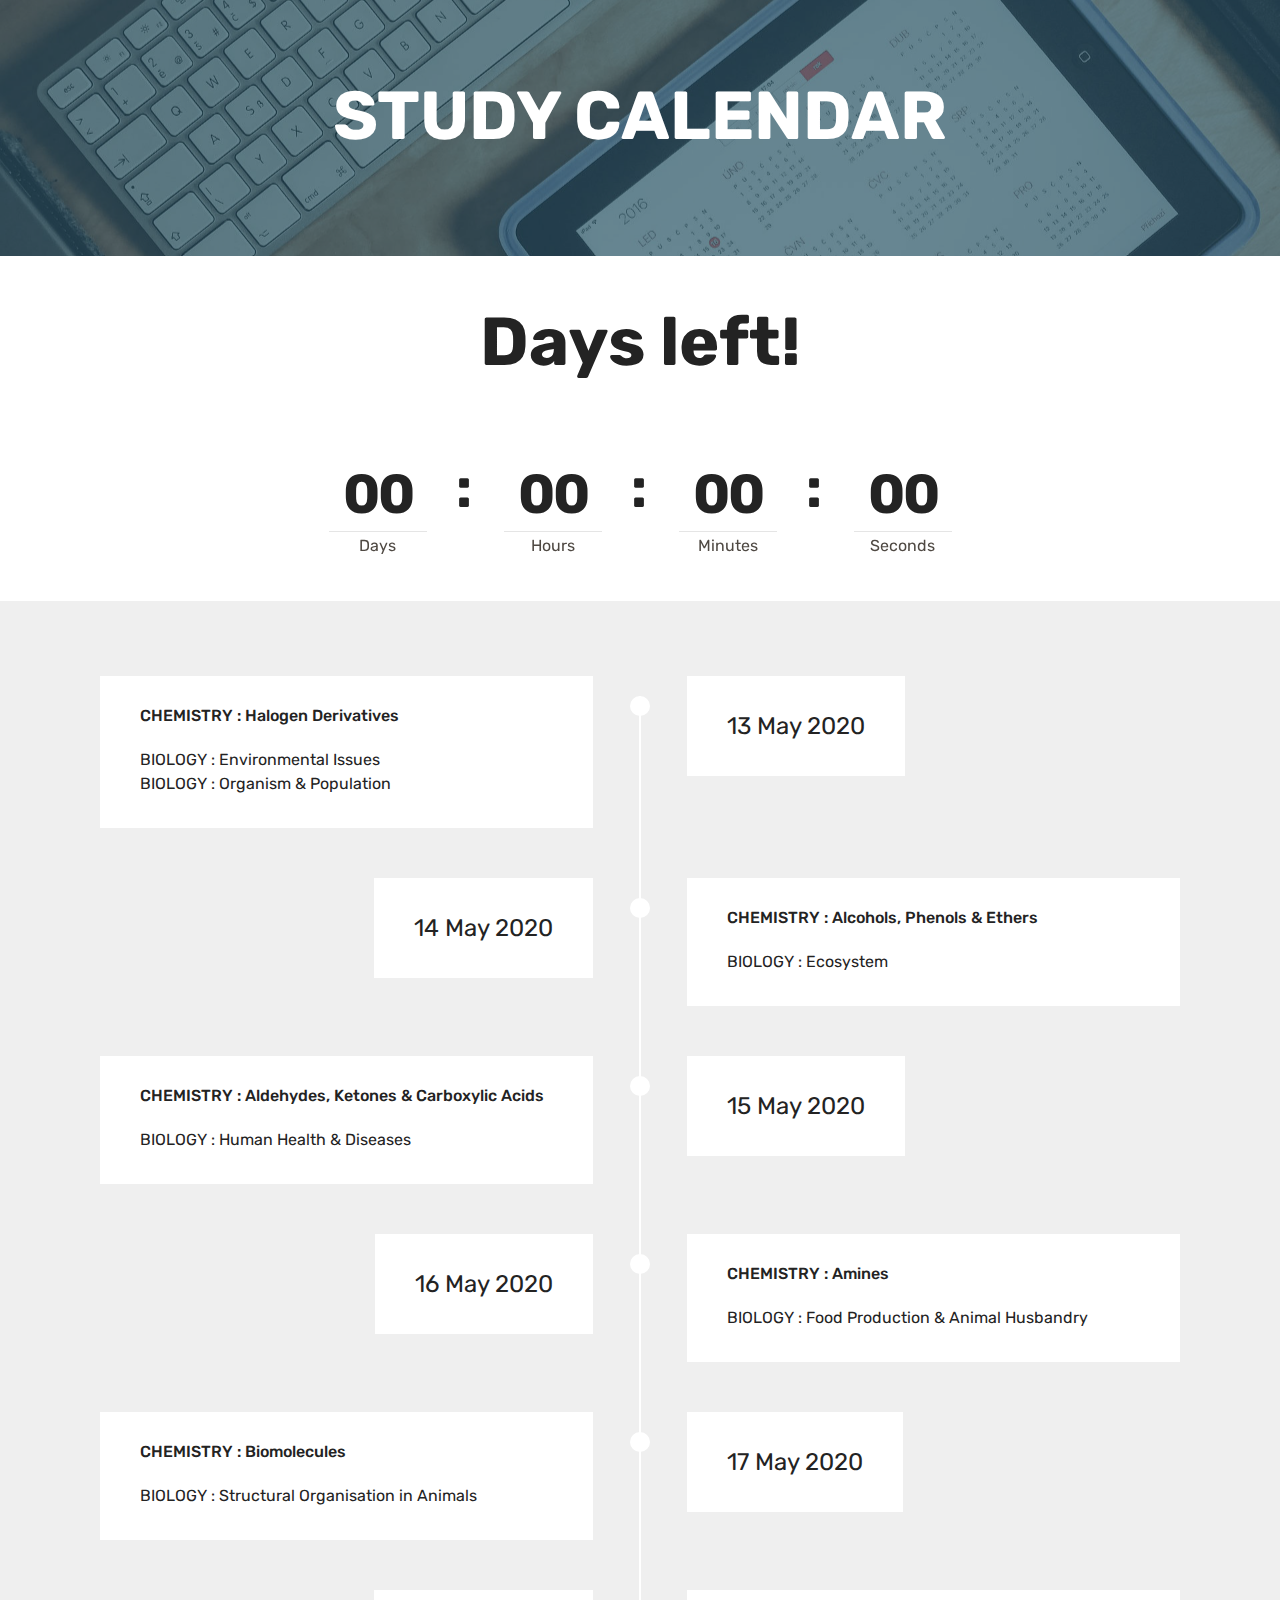
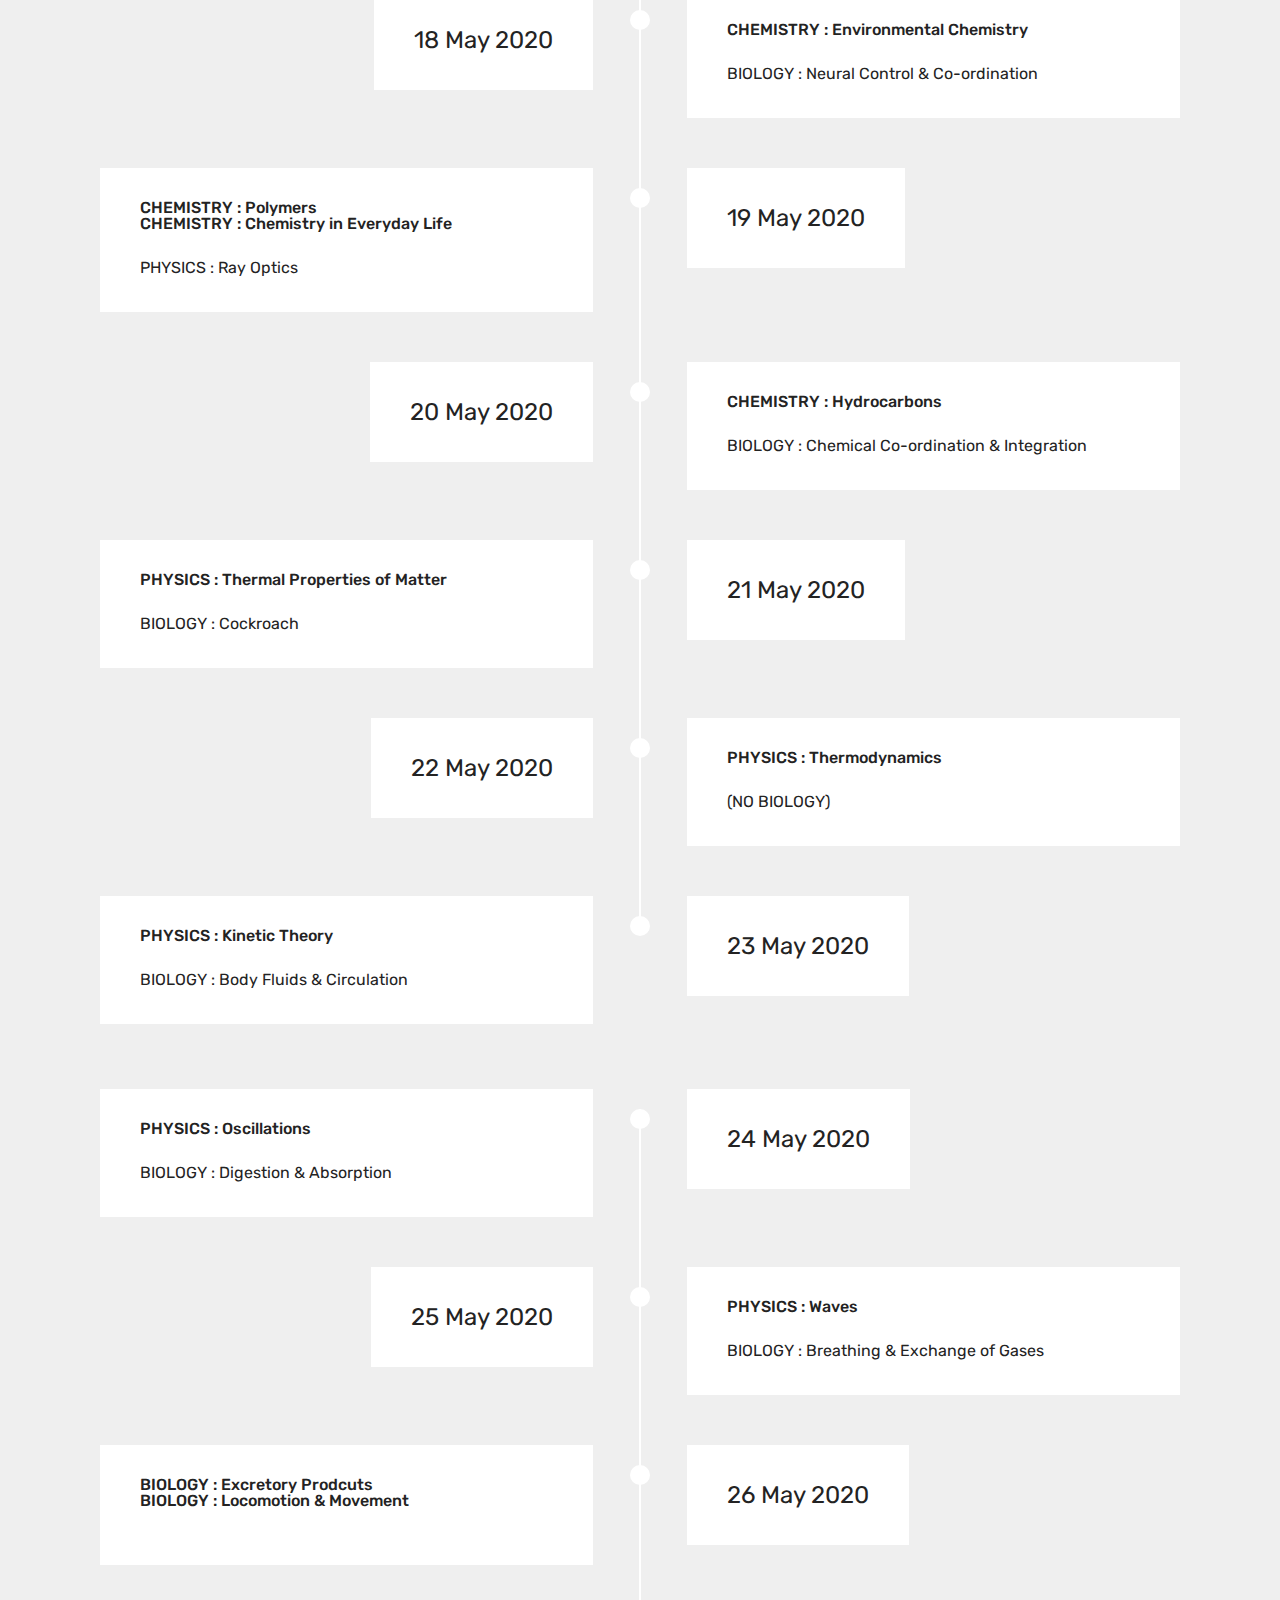
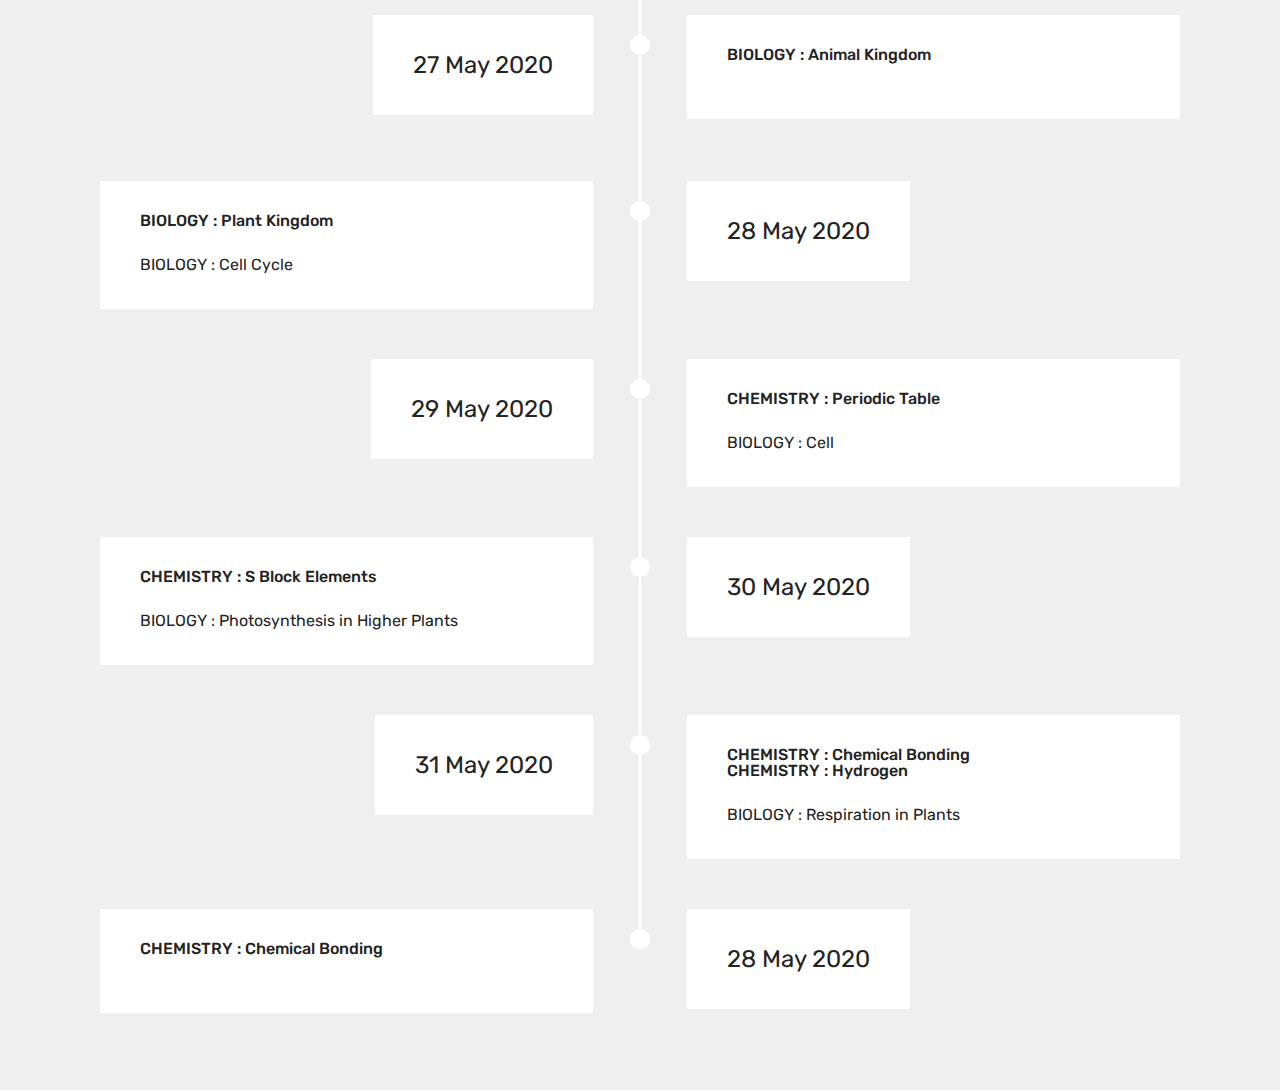
==== commit 5b86ceb8: "create github pages" ====
--- a/index.html
+++ b/index.html
@@ -44,7 +44,7 @@
 
 </section>
 
-<section class="engine"><a href="https://mobirise.info/y">html site templates</a></section><section class="countdown1 cid-rYpwsep37k" id="countdown1-2">
+<section class="engine"><a href="https://mobirise.info/n">simple website templates</a></section><section class="countdown1 cid-rYpwsep37k" id="countdown1-2">
     
     
     
@@ -323,9 +323,8 @@
                 <span class="iconBackground"></span>
                 <div class="col-xs-12 col-md-6 align-left ">
                     <div class="timeline-text-content">
-                        <h4 class="mbr-timeline-title pb-3 mbr-fonts-style display-7">PHYSICS : Kinetic Theory</h4>
-                        <p class="mbr-timeline-text mbr-fonts-style display-7">
-                            BIOLOGY : Body Fluids &amp; Circulation</p>
+                        <h4 class="mbr-timeline-title pb-3 mbr-fonts-style display-7">BIOLOGY : Animal Kingdom<br></h4>
+                        <p class="mbr-timeline-text mbr-fonts-style display-7"></p>
                     </div>
                 </div>
             </div>
@@ -339,9 +338,9 @@
                 <span class="iconBackground"></span>
                 <div class="col-xs-12 col-md-6 align-right">
                     <div class="timeline-text-content">
-                        <h4 class="mbr-timeline-title pb-3 mbr-fonts-style display-7">PHYSICS : Oscillations</h4>
-                        <p class="mbr-timeline-text mbr-fonts-style display-7">
-                            BIOLOGY : Digestion &amp; Absorption
+                        <h4 class="mbr-timeline-title pb-3 mbr-fonts-style display-7">BIOLOGY : Plant Kingdom</h4>
+                        <p class="mbr-timeline-text mbr-fonts-style display-7">
+                            BIOLOGY : Cell Cycle
                         </p>
                     </div>
                 </div>
@@ -356,9 +355,9 @@
                 <span class="iconBackground"></span>
                 <div class="col-xs-12 col-md-6 align-left ">
                     <div class="timeline-text-content">
-                        <h4 class="mbr-timeline-title pb-3 mbr-fonts-style display-7">PHYSICS : Waves</h4>
-                        <p class="mbr-timeline-text mbr-fonts-style display-7">
-                            BIOLOGY : Breathing &amp; Exchange of Gases
+                        <h4 class="mbr-timeline-title pb-3 mbr-fonts-style display-7">CHEMISTRY : Periodic Table</h4>
+                        <p class="mbr-timeline-text mbr-fonts-style display-7">
+                            BIOLOGY : Cell
                         </p>
                     </div>
                 </div>
@@ -373,9 +372,9 @@
                 <span class="iconBackground"></span>
                 <div class="col-xs-12 col-md-6 align-right">
                     <div class="timeline-text-content">
-                        <h4 class="mbr-timeline-title pb-3 mbr-fonts-style display-7">BIOLOGY : Excretory Prodcuts</h4>
-                        <p class="mbr-timeline-text mbr-fonts-style display-7">
-                            BIOLOGY : Locomotion &amp; Movement</p>
+                        <h4 class="mbr-timeline-title pb-3 mbr-fonts-style display-7">CHEMISTRY : S Block Elements</h4>
+                        <p class="mbr-timeline-text mbr-fonts-style display-7">
+                            BIOLOGY : Photosynthesis in Higher Plants</p>
                     </div>
                 </div>
             </div>
@@ -389,77 +388,33 @@
                 <span class="iconBackground"></span>
                 <div class="col-xs-12 col-md-6 align-left ">
                     <div class="timeline-text-content">
-                        <h4 class="mbr-timeline-title pb-3 mbr-fonts-style display-7">BIOLOGY : Animal Kingdom</h4>
+                        <h4 class="mbr-timeline-title pb-3 mbr-fonts-style display-7">CHEMISTRY : Chemical Bonding<br>CHEMISTRY : Hydrogen</h4>
+                        <p class="mbr-timeline-text mbr-fonts-style display-7">BIOLOGY : Respiration in Plants</p>
+                    </div>
+                </div>
+            </div>
+            <!--9-->
+            <div class="row timeline-element reverse">
+                <div class="timeline-date-panel col-xs-12 col-md-6  align-left">
+                    <div class="time-line-date-content">
+                        <p class="mbr-timeline-date mbr-fonts-style display-5">28 May 2020   </p>
+                    </div>
+                </div>
+                <span class="iconBackground"></span>
+                <div class="col-xs-12 col-md-6 align-right">
+                    <div class="timeline-text-content">
+                        <h4 class="mbr-timeline-title pb-3 mbr-fonts-style display-7">CHEMISTRY : Chemical Bonding</h4>
+
                         <p class="mbr-timeline-text mbr-fonts-style display-7"></p>
                     </div>
                 </div>
             </div>
-            <!--9-->
-            <div class="row timeline-element reverse separline">
-                <div class="timeline-date-panel col-xs-12 col-md-6  align-left">
-                    <div class="time-line-date-content">
-                        <p class="mbr-timeline-date mbr-fonts-style display-5">28 May 2020   </p>
-                    </div>
-                </div>
-                <span class="iconBackground"></span>
-                <div class="col-xs-12 col-md-6 align-right">
-                    <div class="timeline-text-content">
-                        <h4 class="mbr-timeline-title pb-3 mbr-fonts-style display-7">CHEMISTRY : Periodic Table</h4>
-
-                        <p class="mbr-timeline-text mbr-fonts-style display-7">
-                            BIOLOGY : Cell</p>
-                    </div>
-                </div>
-            </div>
             <!--10-->
-            <div class="row timeline-element separline">
-                <div class="timeline-date-panel col-xs-12 col-md-6 align-right">
-                    <div class="time-line-date-content">
-                       <p class="mbr-timeline-date mbr-fonts-style display-5">29 May 2020   </p>
-                    </div>
-                </div>
-                <span class="iconBackground"></span>
-                <div class="col-xs-12 col-md-6 align-left ">
-                    <div class="timeline-text-content">
-                        <h4 class="mbr-timeline-title pb-3 mbr-fonts-style display-7">CHEMISTRY : Chemical Bonding</h4> 
-                        <p class="mbr-timeline-text mbr-fonts-style display-7">
-                            BIOLOGY : Cell Cycle</p>
-                    </div>
-                </div>
-            </div>
+            
             <!--11-->
-            <div class="row timeline-element reverse separline">
-                <div class="timeline-date-panel col-xs-12 col-md-6  align-left">
-                    <div class="time-line-date-content">
-                       <p class="mbr-timeline-date mbr-fonts-style display-5">30 May 2020   
-                        </p>
-                    </div>
-                </div>
-                <span class="iconBackground"></span>
-                <div class="col-xs-12 col-md-6 align-right">
-                    <div class="timeline-text-content">
-                        <h4 class="mbr-timeline-title pb-3 mbr-fonts-style display-7">CHEMISTRY : S Block Elements</h4>
-                        <p class="mbr-timeline-text mbr-fonts-style display-7">
-                            BIOLOGY : Photosynthesis in Higher Plants</p>
-                    </div>
-                </div>
-            </div>
+            
             <!--12-->
-            <div class="row timeline-element">
-                <div class="timeline-date-panel col-xs-12 col-md-6 align-right">
-                    <div class="time-line-date-content">
-                        <p class="mbr-timeline-date mbr-fonts-style display-5">31 May 2020   </p>
-                    </div>
-                </div>
-                <span class="iconBackground"></span>
-                <div class="col-xs-12 col-md-6 align-left ">
-                    <div class="timeline-text-content">
-                        <h4 class="mbr-timeline-title pb-3 mbr-fonts-style display-7">CHEMISTRY : Hydrogen</h4>
-                        <p class="mbr-timeline-text mbr-fonts-style display-7">
-                            BIOLOGY : Respiration in Plants</p>
-                    </div>
-                </div>
-            </div>
+            
         </div>
     </div>
 </section>
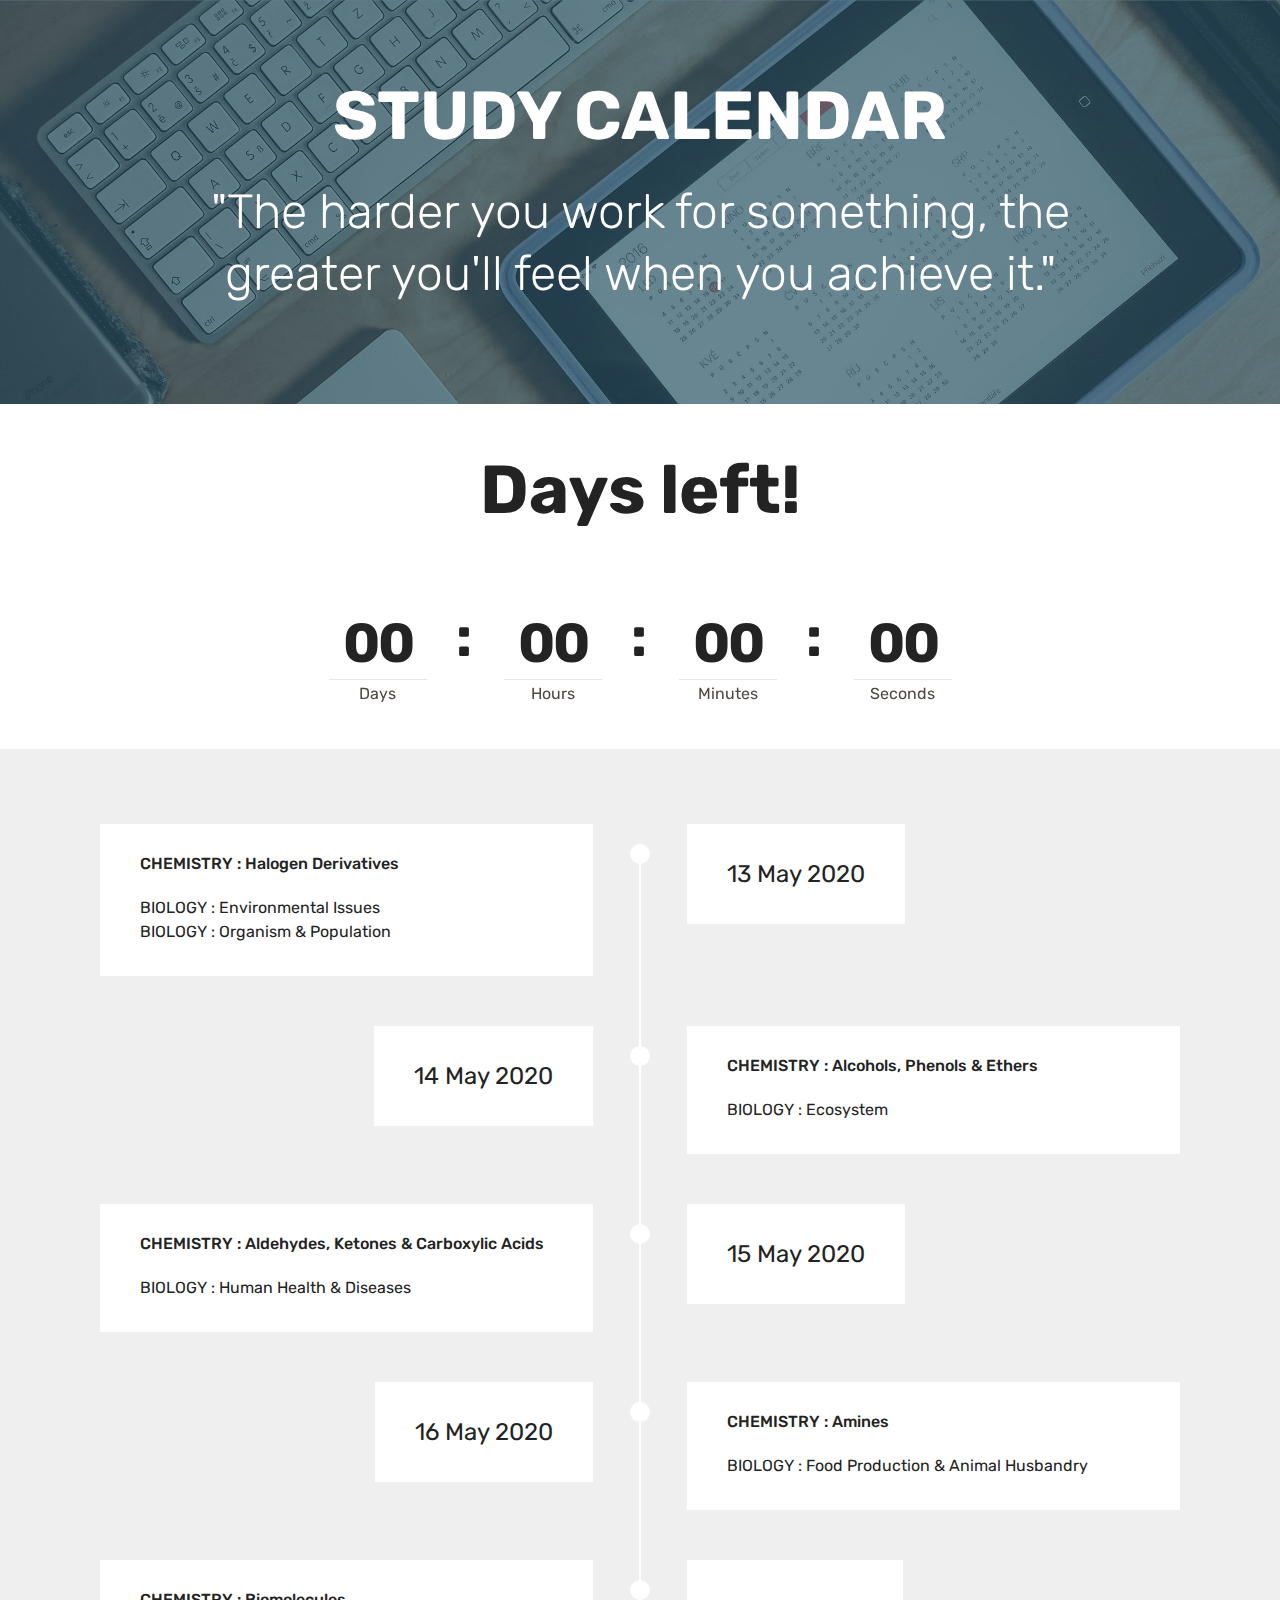
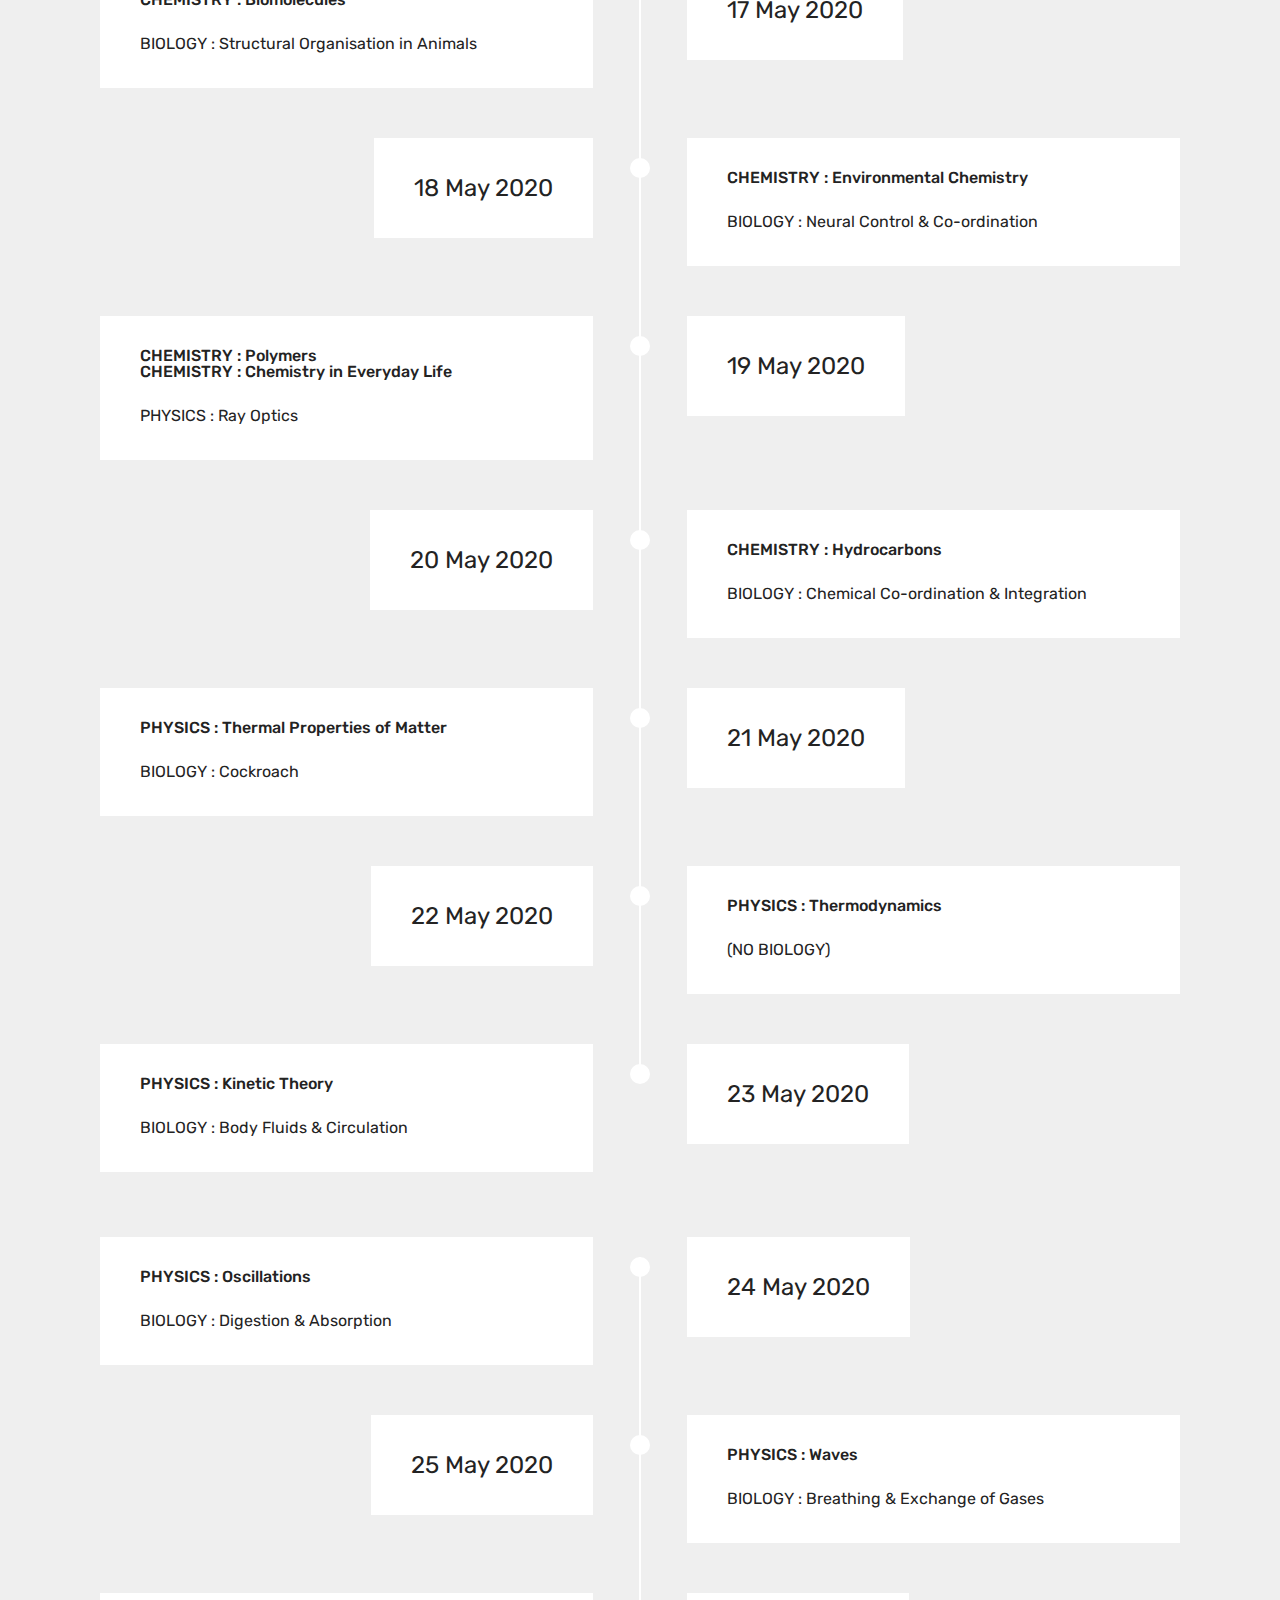
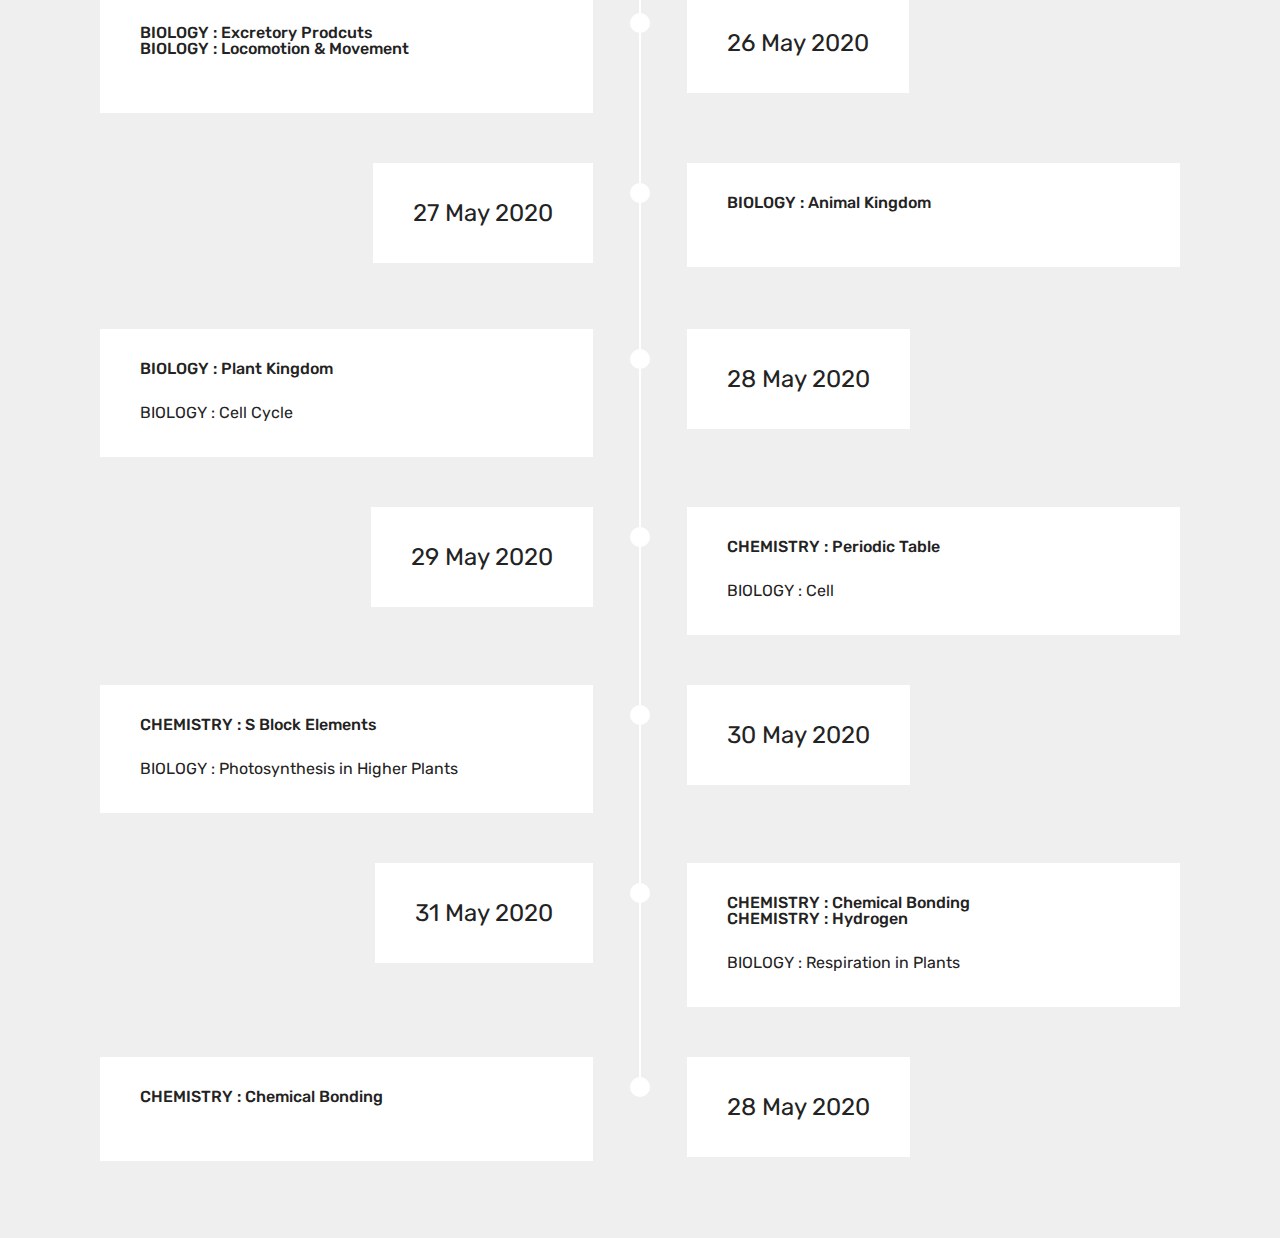
==== commit 455bd5e8: "create github pages" ====
--- a/index.html
+++ b/index.html
@@ -35,16 +35,16 @@
             <div class="mbr-white col-md-10">
                 <h1 class="mbr-section-title align-center mbr-bold pb-3 mbr-fonts-style display-1">
                     STUDY CALENDAR</h1>
+                <h3 class="mbr-section-subtitle align-center mbr-light pb-3 mbr-fonts-style display-2">"The harder you work for something, the greater you'll feel when you achieve it."</h3>
                 
                 
-                
             </div>
         </div>
     </div>
 
 </section>
 
-<section class="engine"><a href="https://mobirise.info/n">simple website templates</a></section><section class="countdown1 cid-rYpwsep37k" id="countdown1-2">
+<section class="engine"><a href="https://mobirise.info/t">amp templates</a></section><section class="countdown1 cid-rYpwsep37k" id="countdown1-2">
     
     
     
